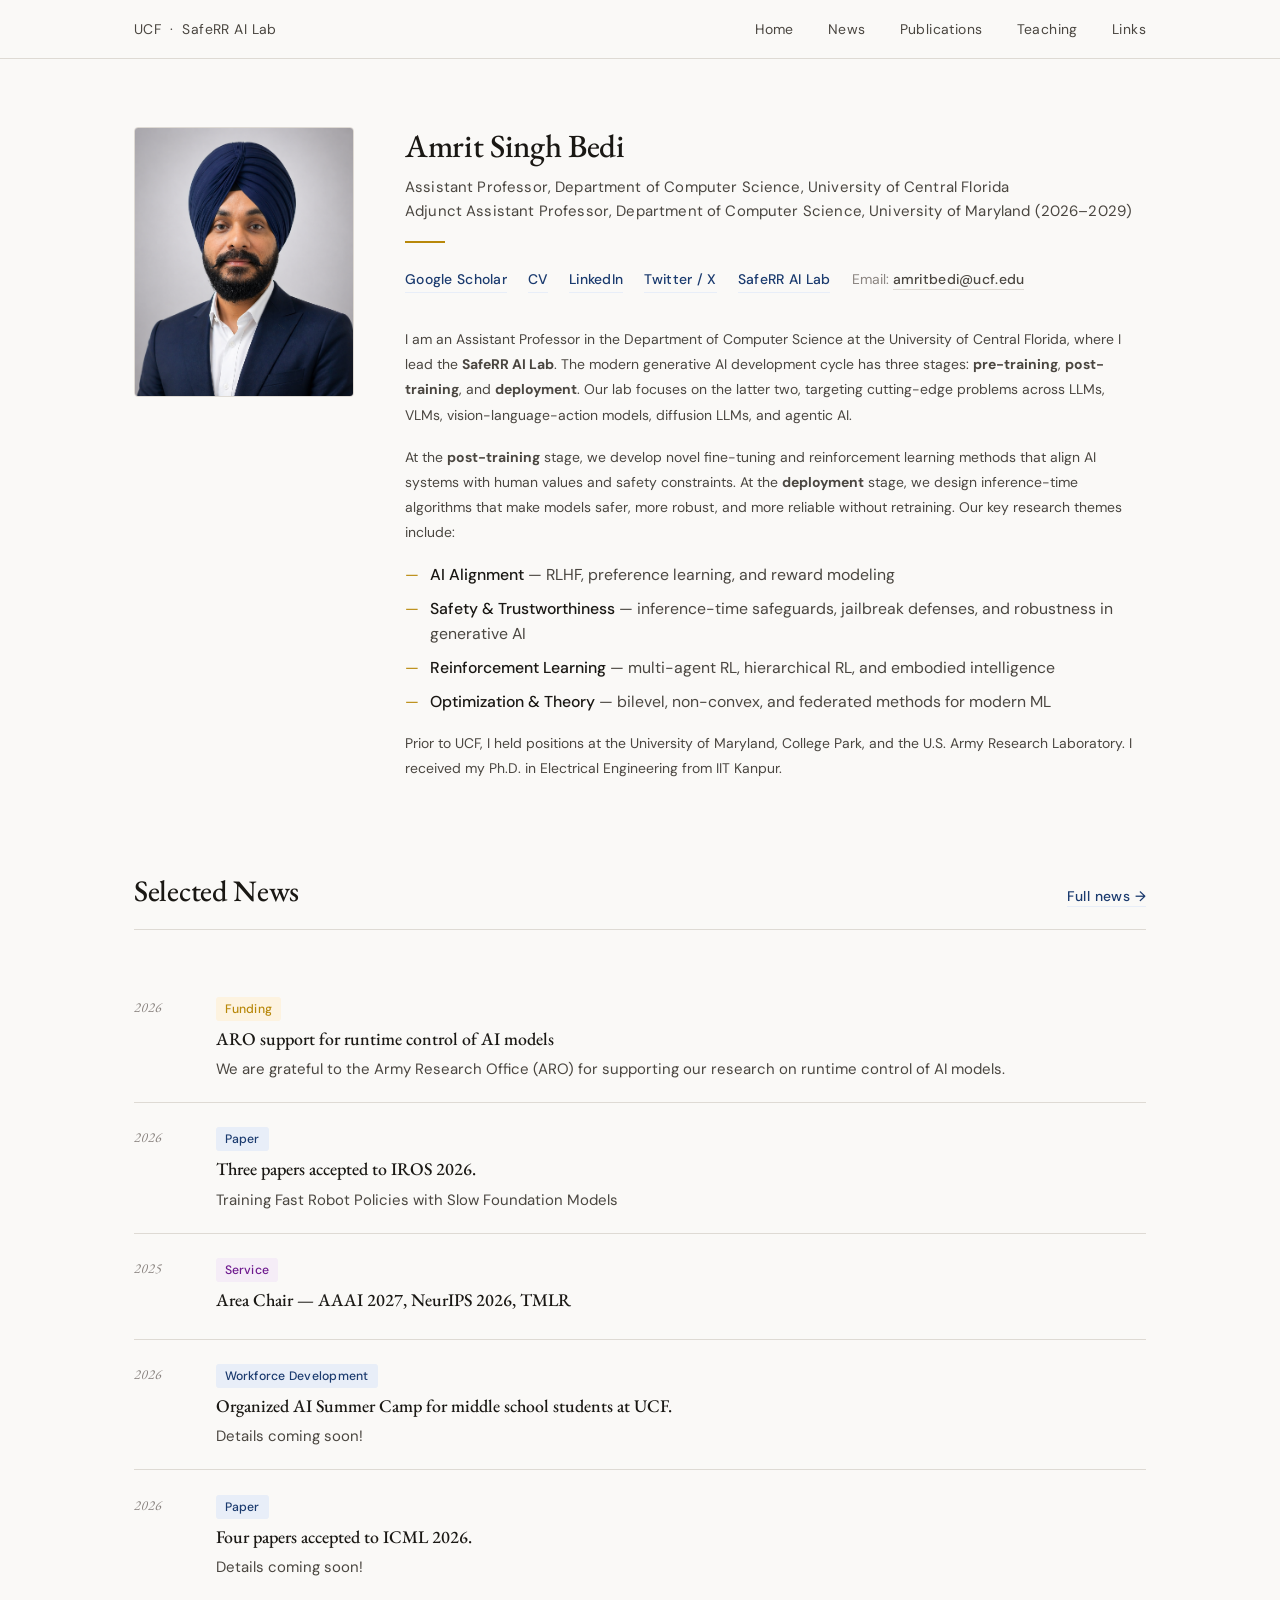
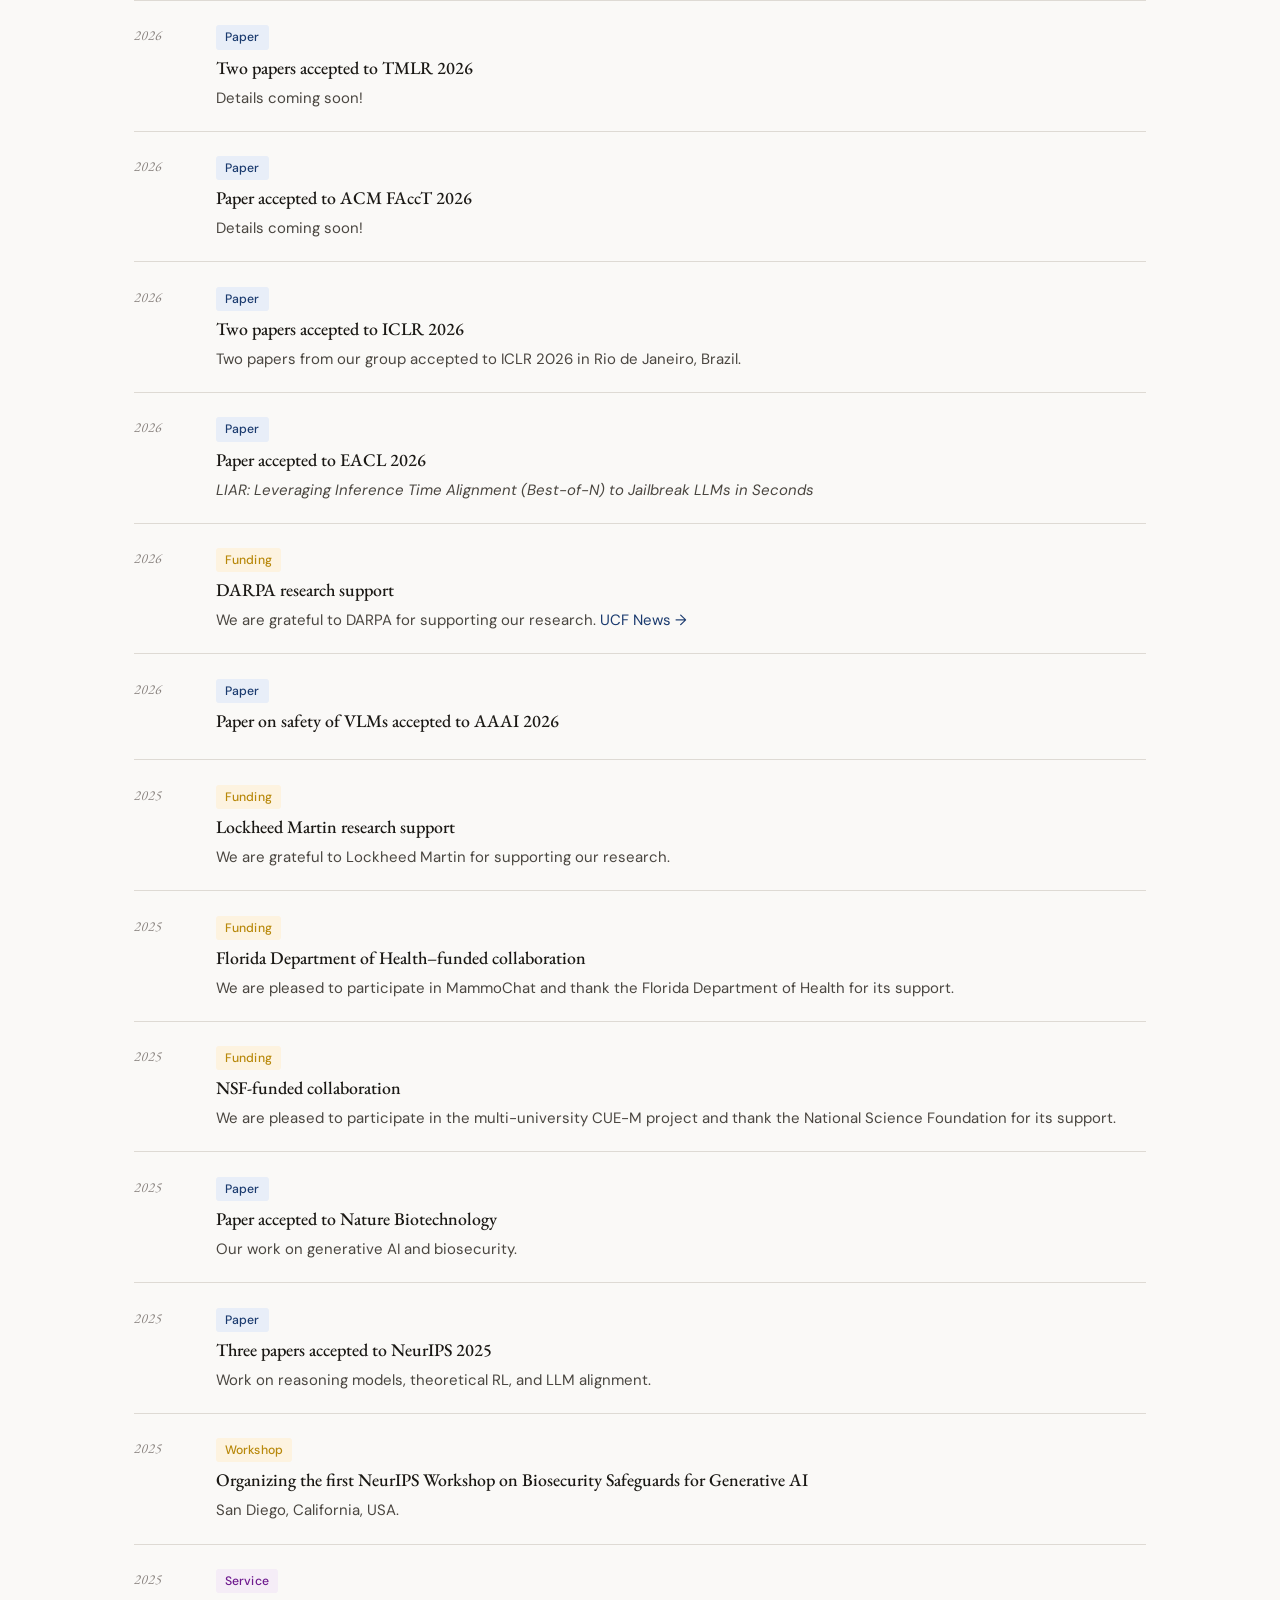
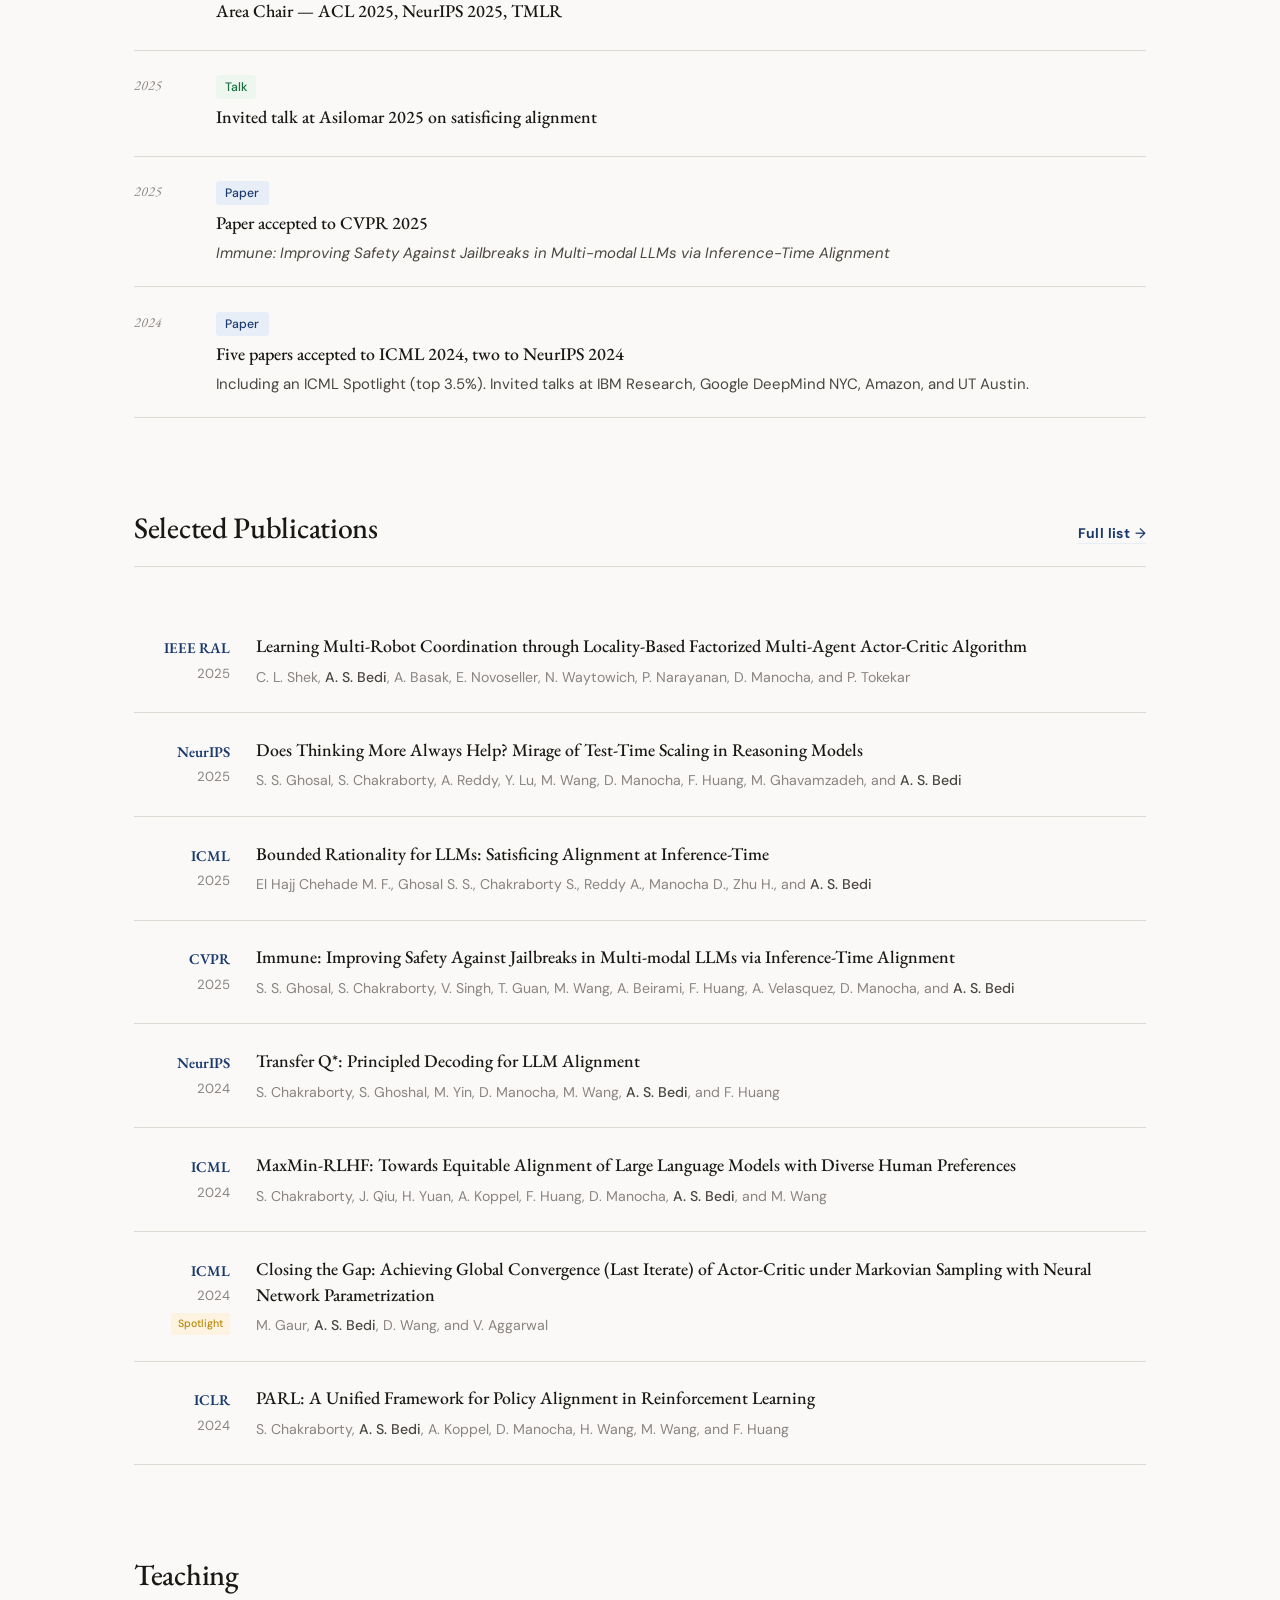
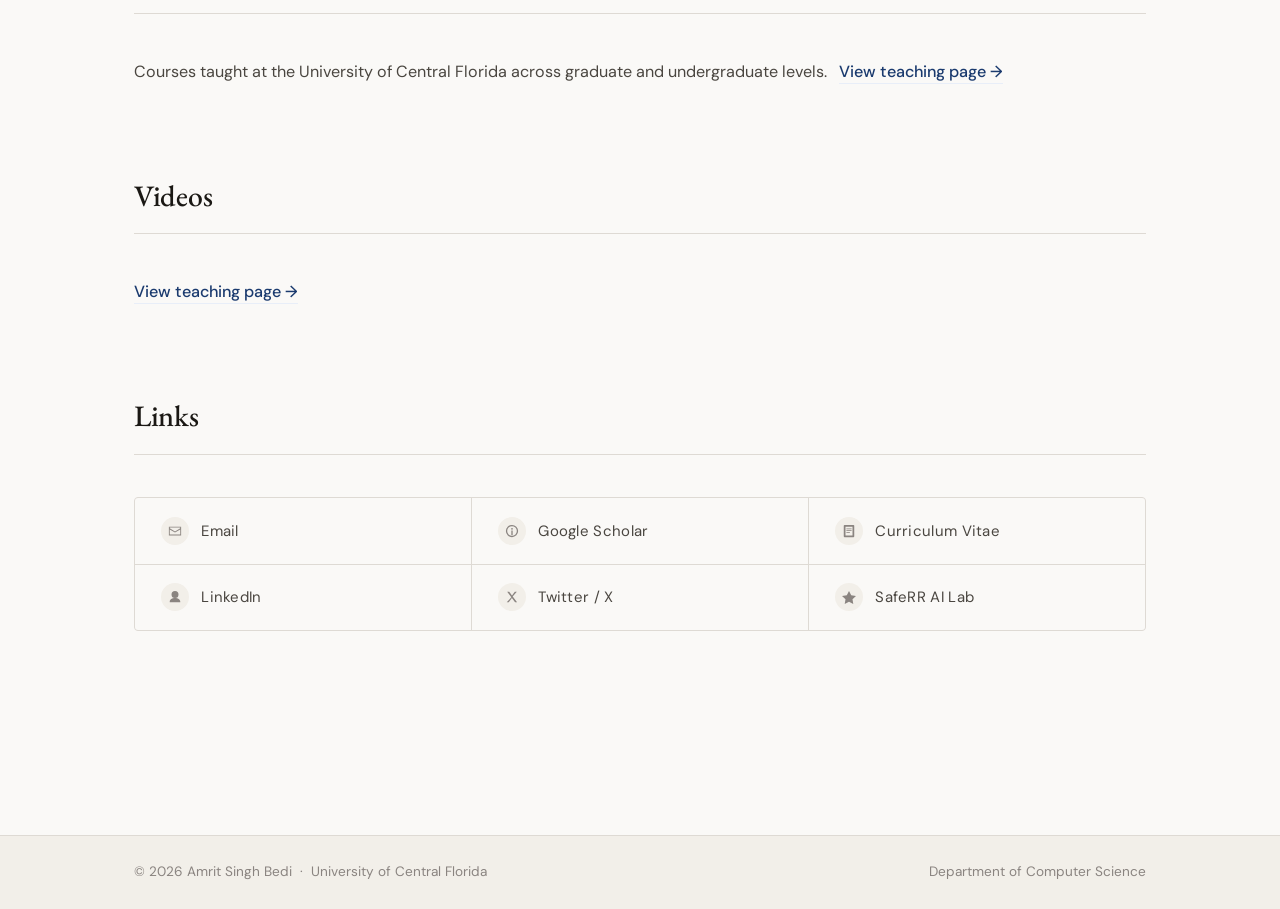
==== index.html @ 44f32a4b "Merge pull request #3 from amrit-singh-bedi/website/saferrai-lab-page Add a simple SafeRR AI Lab pag" ====
<!DOCTYPE html>
<html lang="en">
<head>
  <meta charset="UTF-8" />
  <meta name="viewport" content="width=device-width, initial-scale=1.0" />
  <title>Amrit Singh Bedi — UCF</title>
  <link rel="preconnect" href="https://fonts.googleapis.com">
  <link rel="preconnect" href="https://fonts.gstatic.com" crossorigin>
  <link href="https://fonts.googleapis.com/css2?family=EB+Garamond:ital,wght@0,400;0,500;0,600;1,400&family=DM+Sans:wght@300;400;500&display=swap" rel="stylesheet">
  <style>
    *,*::before,*::after{box-sizing:border-box;margin:0;padding:0}
    :root{--ink:#1a1814;--ink-mid:#4a4640;--ink-faint:#8a8480;--paper:#faf9f7;--cream:#f2efe9;--rule:#dedad4;--blue:#1a3a6e;--blue-lt:#e8eef8;--gold:#b8880a;--serif:'EB Garamond',Georgia,serif;--sans:'DM Sans',system-ui,sans-serif;--max:1080px;--col-gap:3rem}
    html{scroll-behavior:smooth;font-size:17px}
    body{font-family:var(--sans);background:var(--paper);color:var(--ink);line-height:1.65}
    header{position:sticky;top:0;z-index:100;background:rgba(250,249,247,0.95);backdrop-filter:blur(8px);border-bottom:1px solid var(--rule)}
    .header-inner{max-width:var(--max);margin:0 auto;padding:0 2rem;height:58px;display:flex;align-items:center;justify-content:space-between}
    nav{display:flex;gap:2rem}
    nav a{font-family:var(--sans);font-size:0.82rem;font-weight:400;color:var(--ink-mid);text-decoration:none;letter-spacing:0.03em;transition:color 0.15s}
    nav a:hover{color:var(--blue)}
    #menuBtn{display:none;background:none;border:1px solid var(--rule);border-radius:6px;padding:6px 14px;font-family:var(--sans);font-size:0.82rem;color:var(--ink-mid);cursor:pointer}
    #mobileNav{display:none;flex-direction:column;gap:0;border-top:1px solid var(--rule);background:var(--paper)}
    #mobileNav a{padding:0.9rem 2rem;font-size:0.9rem;font-weight:400;color:var(--ink-mid);text-decoration:none;border-bottom:1px solid var(--rule);letter-spacing:0.03em}
    #mobileNav a:hover{color:var(--blue);background:var(--cream)}
    main{max-width:var(--max);margin:0 auto;padding:0 2rem 6rem}
    section{padding-top:5rem}
    section:first-child{padding-top:4rem}
    .sec-head{display:flex;align-items:baseline;gap:1.5rem;margin-bottom:2.5rem;padding-bottom:0.8rem;border-bottom:1px solid var(--rule)}
    .sec-head h2{font-family:var(--serif);font-size:1.75rem;font-weight:500;color:var(--ink);letter-spacing:-0.01em}
    .sec-meta{font-size:0.78rem;color:var(--ink-faint);letter-spacing:0.03em;margin-left:auto}
    .sec-meta a{color:var(--blue);text-decoration:none}
    .sec-meta a:hover{text-decoration:underline}
    #home{display:grid;grid-template-columns:220px 1fr;gap:var(--col-gap);align-items:start}
    .profile-photo{width:220px;height:270px;object-fit:cover;border-radius:4px;border:1px solid var(--rule);display:block;background:var(--cream)}
    .profile-photo-placeholder{width:220px;height:270px;background:var(--cream);border:1px solid var(--rule);border-radius:4px;display:flex;align-items:center;justify-content:center;color:var(--ink-faint);font-size:0.8rem}
    .profile-text h1{font-family:var(--serif);font-size:1.9rem;font-weight:500;color:var(--ink);line-height:1.2;letter-spacing:-0.01em;margin-bottom:0.6rem}
    .profile-title{font-size:0.88rem;font-weight:400;color:var(--ink-mid);letter-spacing:0.01em;line-height:1.6;margin-bottom:1rem}
    .divider{width:40px;height:2px;background:var(--gold);margin-bottom:1.5rem}
    .profile-links{display:flex;flex-wrap:wrap;gap:0.5rem 1.25rem;margin-bottom:2rem}
    .profile-links a{font-size:0.82rem;color:var(--blue);text-decoration:none;letter-spacing:0.02em;font-weight:500;border-bottom:1px solid var(--blue-lt);padding-bottom:1px;transition:border-color 0.15s,color 0.15s}
    .profile-links a:hover{border-color:var(--blue)}
    .bio p{font-size:0.82rem;color:var(--ink-mid);line-height:1.8;margin-bottom:1rem}
    .bio p:last-child{margin-bottom:0}

    /* ── RESEARCH LIST — flexbox, no absolute positioning ── */
    .research-list{list-style:none;margin:0.82rem 0 1rem 0;display:flex;flex-direction:column;gap:0.5rem}
    .research-list li{display:flex;gap:0.65rem;align-items:baseline;font-size:0.93rem;color:var(--ink-mid);line-height:1.6}
    .research-list li .dash{color:var(--gold);flex-shrink:0;line-height:inherit}
    .research-list li .body{flex:1}

    .news-list{display:flex;flex-direction:column;gap:0}
    .news-item{display:grid;grid-template-columns:56px 1fr;gap:1.5rem;padding:1.2rem 0;border-bottom:1px solid var(--rule)}
    .news-year{font-family:var(--serif);font-size:0.82rem;color:var(--ink-faint);font-style:italic;padding-top:3px}
    .news-content h3{font-family:var(--serif);font-size:1.05rem;font-weight:500;color:var(--ink);margin-bottom:0.3rem;line-height:1.4}
    .news-content p{font-size:0.88rem;color:var(--ink-mid);line-height:1.65}
    .tag{display:inline-block;font-size:0.72rem;font-weight:500;letter-spacing:0.02em;padding:2px 9px;border-radius:3px;margin-right:6px;margin-bottom:6px}
    .tag-conf{background:var(--blue-lt);color:var(--blue)}
    .tag-award,.tag-funding{background:#fdf3e0;color:var(--gold)}
    .tag-talk{background:#edf7f0;color:#1a6e40}
    .tag-service{background:#f5edf7;color:#6e1a8e}
    .pub-grid{display:flex;flex-direction:column;gap:0}
    .pub-item{display:grid;grid-template-columns:96px 1fr;gap:1.5rem;padding:1.4rem 0;border-bottom:1px solid var(--rule)}
    .pub-venue{text-align:right;padding-top:3px}
    .pub-venue-name{font-family:var(--serif);font-size:0.88rem;font-weight:600;color:var(--blue);display:block}
    .pub-venue-year{font-size:0.78rem;color:var(--ink-faint);display:block;margin-top:2px}
    .pub-badge{display:inline-block;font-size:0.62rem;font-weight:500;padding:2px 7px;border-radius:3px;background:#fdf3e0;color:var(--gold);margin-top:4px}
    .pub-content h3{font-family:var(--serif);font-size:1.05rem;font-weight:500;color:var(--ink);line-height:1.45;margin-bottom:0.4rem}
    .pub-authors{font-size:0.83rem;color:var(--ink-faint);line-height:1.6}
    .pub-authors strong{color:var(--ink-mid);font-weight:500}
    .links-grid{display:grid;grid-template-columns:repeat(3,1fr);gap:1px;border:1px solid var(--rule);border-radius:4px;overflow:hidden;background:var(--rule)}
    .link-item{display:flex;align-items:center;gap:0.75rem;padding:1.1rem 1.5rem;background:var(--paper);text-decoration:none;color:var(--ink-mid);font-size:0.88rem;font-weight:400;letter-spacing:0.02em;transition:background 0.15s,color 0.15s}
    .link-item:hover{background:var(--cream);color:var(--blue)}
    .link-icon{width:28px;height:28px;display:flex;align-items:center;justify-content:center;border-radius:50%;background:var(--cream);flex-shrink:0}
    .link-icon svg{width:14px;height:14px;fill:var(--ink-faint)}
    .link-item:hover .link-icon{background:var(--blue-lt)}
    .link-item:hover .link-icon svg{fill:var(--blue)}
    footer{border-top:1px solid var(--rule);background:var(--cream);margin-top:6rem}
    .footer-inner{max-width:var(--max);margin:0 auto;padding:1.5rem 2rem;display:flex;align-items:center;justify-content:space-between}
    .footer-inner p{font-size:0.8rem;color:var(--ink-faint)}
    @media(max-width:700px){#home{grid-template-columns:1fr}.profile-photo,.profile-photo-placeholder{width:160px;height:200px}.profile-text h1{font-size:2rem}nav{display:none}#menuBtn{display:block}.links-grid{grid-template-columns:repeat(2,1fr)}.pub-item{grid-template-columns:72px 1fr;gap:1rem}.news-item{grid-template-columns:44px 1fr;gap:1rem}.sec-meta{display:none}}
  </style>
</head>
<body>
  <header>
    <div class="header-inner">
      <a href="lab.html" style="font-size:0.82rem;font-family:var(--sans);font-weight:400;letter-spacing:0.03em;color:var(--ink-mid);text-decoration:none;">UCF &nbsp;·&nbsp; SafeRR AI Lab</a>
      <nav>
        <a href="#home">Home</a>
        <a href="#news">News</a>
        <a href="#publications">Publications</a>
        <a href="#teaching">Teaching</a>
        <a href="#links">Links</a>
      </nav>
      <button id="menuBtn" onclick="toggleMenu()">Menu</button>
    </div>
    <div id="mobileNav">
      <a href="#home" onclick="closeMenu()">Home</a>
      <a href="#news" onclick="closeMenu()">News</a>
      <a href="#publications" onclick="closeMenu()">Publications</a>
      <a href="#teaching" onclick="closeMenu()">Teaching</a>
      <a href="#links" onclick="closeMenu()">Links</a>
    </div>
  </header>

  <main>
    <!-- Home -->
    <section id="home">
      <div>
        <img src="amrit_pic.png" alt="Amrit Singh Bedi" class="profile-photo"
          onerror="this.style.display='none';this.nextElementSibling.style.display='flex';">
        <div class="profile-photo-placeholder" style="display:none;">Photo</div>
      </div>
      <div class="profile-text">
        <h1>Amrit Singh Bedi</h1>
        <p class="profile-title">
          Assistant Professor, Department of Computer Science, University of Central Florida<br>
          Adjunct Assistant Professor, Department of Computer Science, University of Maryland (2026–2029)
        </p>
        <div class="divider"></div>
        <div class="profile-links">
          <a href="https://scholar.google.com/citations?user=91WLA6QAAAAJ&hl=en" target="_blank">Google Scholar</a>
          <a href="https://drive.google.com/file/d/1MPdeJqASqGW-gF5B-FwEaUDbRo64qrhM/view?usp=sharing">CV</a>
          <a href="https://www.linkedin.com/in/amrit-singh-bedi-3284089a/" target="_blank">LinkedIn</a>
          <a href="https://x.com/amritsinghbedi3" target="_blank">Twitter / X</a>
          <a href="lab.html">SafeRR AI Lab</a>
          <span style="font-size:0.82rem;color:var(--ink-faint);font-weight:400;">Email: <a href="mailto:amritbedi@ucf.edu" style="color:var(--ink-mid);text-decoration:none;border-bottom:1px solid var(--rule);">amritbedi@ucf.edu</a></span>
        </div>
        <div class="bio">
          <p>
            I am an Assistant Professor in the Department of Computer Science at the University of Central Florida,
            where I lead the <strong>SafeRR AI Lab</strong>. The modern generative AI development cycle has three
            stages: <strong>pre-training</strong>, <strong>post-training</strong>, and
            <strong>deployment</strong>. Our lab focuses on the latter two, targeting cutting-edge
            problems across LLMs, VLMs, vision-language-action models, diffusion LLMs, and agentic AI.
          </p>
          <p>
            At the <strong>post-training</strong> stage, we develop novel fine-tuning and reinforcement learning
            methods that align AI systems with human values and safety constraints. At the
            <strong>deployment</strong> stage, we design inference-time algorithms that make models safer, more
            robust, and more reliable without retraining. Our key research themes include:
          </p>
          <ul class="research-list">
            <li>
              <span class="dash">—</span>
              <span class="body"><strong style="color:var(--ink);font-weight:500;">AI Alignment</strong> — RLHF, preference learning, and reward modeling</span>
            </li>
            <li>
              <span class="dash">—</span>
              <span class="body"><strong style="color:var(--ink);font-weight:500;">Safety &amp; Trustworthiness</strong> — inference-time safeguards, jailbreak defenses, and robustness in generative AI</span>
            </li>
            <li>
              <span class="dash">—</span>
              <span class="body"><strong style="color:var(--ink);font-weight:500;">Reinforcement Learning</strong> — multi-agent RL, hierarchical RL, and embodied intelligence</span>
            </li>
            <li>
              <span class="dash">—</span>
              <span class="body"><strong style="color:var(--ink);font-weight:500;">Optimization &amp; Theory</strong> — bilevel, non-convex, and federated methods for modern ML</span>
            </li>
          </ul>
          <p>
            Prior to UCF, I held positions at the University of Maryland, College Park, and the U.S. Army Research Laboratory. I received my Ph.D. in Electrical Engineering from IIT Kanpur.
          </p>
        </div>
      </div>
    </section>

    <!-- News -->
    <section id="news">
      <div class="sec-head">
        <h2>Selected News</h2>
        <span class="sec-meta"><a href="news.html" style="color:var(--blue);font-weight:500;font-size:0.82rem;text-decoration:none;border-bottom:1px solid var(--blue-lt);padding-bottom:1px;">Full news →</a></span>
      </div>
      <div class="news-list">
        <div class="news-item" data-cat="funding"><div class="news-year">2026</div><div class="news-content"><span class="tag tag-funding">Funding</span><h3>ARO support for runtime control of AI models</h3><p>We are grateful to the Army Research Office (ARO) for supporting our research on runtime control of AI models.</p></div></div>
        <div class="news-item"><div class="news-year">2026</div><div class="news-content"><span class="tag tag-conf">Paper</span><h3>Three papers accepted to IROS 2026.</h3><p>Training Fast Robot Policies with Slow Foundation Models</p></div></div>
        <div class="news-item"><div class="news-year">2025</div><div class="news-content"><span class="tag tag-service">Service</span><h3>Area Chair — AAAI 2027, NeurIPS 2026, TMLR</h3></div></div>
<div class="news-item">
  <div class="news-year">2026</div>
  <div class="news-content">
    <span class="tag tag-conf">Workforce Development</span>
    <h3>
      <a href="https://ai.ucf.edu/ai-summer-camp/" target="_blank" rel="noopener noreferrer" style="color: inherit; text-decoration: none;">
        Organized AI Summer Camp for middle school students at UCF.
      </a>
    </h3>
    <p>Details coming soon!</p>
  </div>
</div>        <div class="news-item"><div class="news-year">2026</div><div class="news-content"><span class="tag tag-conf">Paper</span><h3>Four papers accepted to ICML 2026.</h3><p>Details coming soon!</p></div></div>
        <div class="news-item"><div class="news-year">2026</div><div class="news-content"><span class="tag tag-conf">Paper</span><h3>Two papers accepted to TMLR 2026</h3><p>Details coming soon!</p></div></div>
        <div class="news-item"><div class="news-year">2026</div><div class="news-content"><span class="tag tag-conf">Paper</span><h3>Paper accepted to ACM FAccT 2026</h3><p>Details coming soon!</p></div></div>
        <div class="news-item"><div class="news-year">2026</div><div class="news-content"><span class="tag tag-conf">Paper</span><h3>Two papers accepted to ICLR 2026</h3><p>Two papers from our group accepted to ICLR 2026 in Rio de Janeiro, Brazil.</p></div></div>
        <div class="news-item"><div class="news-year">2026</div><div class="news-content"><span class="tag tag-conf">Paper</span><h3>Paper accepted to EACL 2026</h3><p><em>LIAR: Leveraging Inference Time Alignment (Best-of-N) to Jailbreak LLMs in Seconds</em></p></div></div>
               <div class="news-item" data-cat="funding"><div class="news-year">2026</div><div class="news-content"><span class="tag tag-funding">Funding</span><h3>DARPA research support</h3><p>We are grateful to DARPA for supporting our research. <a href="https://www.cecs.ucf.edu/ucf-researcher-aims-to-make-ai-safer-more-reliable/" target="_blank" rel="noopener noreferrer" style="color:var(--blue);text-decoration:none;">UCF News →</a></p></div></div>
<div class="news-item"><div class="news-year">2026</div><div class="news-content"><span class="tag tag-conf">Paper</span><h3>Paper on safety of VLMs accepted to AAAI 2026</h3></div></div>
        <div class="news-item" data-cat="funding"><div class="news-year">2025</div><div class="news-content"><span class="tag tag-funding">Funding</span><h3>Lockheed Martin research support</h3><p>We are grateful to Lockheed Martin for supporting our research.</p></div></div>
        <div class="news-item" data-cat="funding"><div class="news-year">2025</div><div class="news-content"><span class="tag tag-funding">Funding</span><h3>Florida Department of Health–funded collaboration</h3><p>We are pleased to participate in MammoChat and thank the Florida Department of Health for its support.</p></div></div>
        <div class="news-item" data-cat="funding"><div class="news-year">2025</div><div class="news-content"><span class="tag tag-funding">Funding</span><h3>NSF-funded collaboration</h3><p>We are pleased to participate in the multi-university CUE-M project and thank the National Science Foundation for its support.</p></div></div>
        <div class="news-item"><div class="news-year">2025</div><div class="news-content"><span class="tag tag-conf">Paper</span><h3>Paper accepted to Nature Biotechnology</h3><p>Our work on generative AI and biosecurity.</p></div></div>
        <div class="news-item"><div class="news-year">2025</div><div class="news-content"><span class="tag tag-conf">Paper</span><h3>Three papers accepted to NeurIPS 2025</h3><p>Work on reasoning models, theoretical RL, and LLM alignment.</p></div></div>
        <div class="news-item"><div class="news-year">2025</div><div class="news-content"><span class="tag tag-award">Workshop</span><h3>Organizing the first NeurIPS Workshop on Biosecurity Safeguards for Generative AI</h3><p>San Diego, California, USA.</p></div></div>
        <div class="news-item"><div class="news-year">2025</div><div class="news-content"><span class="tag tag-service">Service</span><h3>Area Chair — ACL 2025, NeurIPS 2025, TMLR</h3></div></div>
        <div class="news-item"><div class="news-year">2025</div><div class="news-content"><span class="tag tag-talk">Talk</span><h3>Invited talk at Asilomar 2025 on satisficing alignment</h3></div></div>
        <div class="news-item"><div class="news-year">2025</div><div class="news-content"><span class="tag tag-conf">Paper</span><h3>Paper accepted to CVPR 2025</h3><p><em>Immune: Improving Safety Against Jailbreaks in Multi-modal LLMs via Inference-Time Alignment</em></p></div></div>
        <div class="news-item"><div class="news-year">2024</div><div class="news-content"><span class="tag tag-conf">Paper</span><h3>Five papers accepted to ICML 2024, two to NeurIPS 2024</h3><p>Including an ICML Spotlight (top 3.5%). Invited talks at IBM Research, Google DeepMind NYC, Amazon, and UT Austin.</p></div></div>
      </div>
    </section>

    <!-- Publications -->
    <section id="publications">
      <div class="sec-head">
        <h2>Selected Publications</h2>
        <span class="sec-meta"><a href="publications.html" style="color:var(--blue);font-weight:500;font-size:0.82rem;text-decoration:none;border-bottom:1px solid var(--blue-lt);padding-bottom:1px;"><strong>Full list</strong> →</a></span>
      </div>
      <div class="pub-grid">
        <div class="pub-item"><div class="pub-venue"><span class="pub-venue-name">IEEE RAL</span><span class="pub-venue-year">2025</span></div><div class="pub-content"><h3>Learning Multi-Robot Coordination through Locality-Based Factorized Multi-Agent Actor-Critic Algorithm</h3><p class="pub-authors">C. L. Shek, <strong>A. S. Bedi</strong>, A. Basak, E. Novoseller, N. Waytowich, P. Narayanan, D. Manocha, and P. Tokekar</p></div></div>
        <div class="pub-item"><div class="pub-venue"><span class="pub-venue-name">NeurIPS</span><span class="pub-venue-year">2025</span></div><div class="pub-content"><h3>Does Thinking More Always Help? Mirage of Test-Time Scaling in Reasoning Models</h3><p class="pub-authors">S. S. Ghosal, S. Chakraborty, A. Reddy, Y. Lu, M. Wang, D. Manocha, F. Huang, M. Ghavamzadeh, and <strong>A. S. Bedi</strong></p></div></div>
        <div class="pub-item"><div class="pub-venue"><span class="pub-venue-name">ICML</span><span class="pub-venue-year">2025</span></div><div class="pub-content"><h3>Bounded Rationality for LLMs: Satisficing Alignment at Inference-Time</h3><p class="pub-authors">El Hajj Chehade M. F., Ghosal S. S., Chakraborty S., Reddy A., Manocha D., Zhu H., and <strong>A. S. Bedi</strong></p></div></div>
        <div class="pub-item"><div class="pub-venue"><span class="pub-venue-name">CVPR</span><span class="pub-venue-year">2025</span></div><div class="pub-content"><h3>Immune: Improving Safety Against Jailbreaks in Multi-modal LLMs via Inference-Time Alignment</h3><p class="pub-authors">S. S. Ghosal, S. Chakraborty, V. Singh, T. Guan, M. Wang, A. Beirami, F. Huang, A. Velasquez, D. Manocha, and <strong>A. S. Bedi</strong></p></div></div>
        <div class="pub-item"><div class="pub-venue"><span class="pub-venue-name">NeurIPS</span><span class="pub-venue-year">2024</span></div><div class="pub-content"><h3>Transfer Q*: Principled Decoding for LLM Alignment</h3><p class="pub-authors">S. Chakraborty, S. Ghoshal, M. Yin, D. Manocha, M. Wang, <strong>A. S. Bedi</strong>, and F. Huang</p></div></div>
        <div class="pub-item"><div class="pub-venue"><span class="pub-venue-name">ICML</span><span class="pub-venue-year">2024</span></div><div class="pub-content"><h3>MaxMin-RLHF: Towards Equitable Alignment of Large Language Models with Diverse Human Preferences</h3><p class="pub-authors">S. Chakraborty, J. Qiu, H. Yuan, A. Koppel, F. Huang, D. Manocha, <strong>A. S. Bedi</strong>, and M. Wang</p></div></div>
        <div class="pub-item"><div class="pub-venue"><span class="pub-venue-name">ICML</span><span class="pub-venue-year">2024</span><span class="pub-badge">Spotlight</span></div><div class="pub-content"><h3>Closing the Gap: Achieving Global Convergence (Last Iterate) of Actor-Critic under Markovian Sampling with Neural Network Parametrization</h3><p class="pub-authors">M. Gaur, <strong>A. S. Bedi</strong>, D. Wang, and V. Aggarwal</p></div></div>
        <div class="pub-item"><div class="pub-venue"><span class="pub-venue-name">ICLR</span><span class="pub-venue-year">2024</span></div><div class="pub-content"><h3>PARL: A Unified Framework for Policy Alignment in Reinforcement Learning</h3><p class="pub-authors">S. Chakraborty, <strong>A. S. Bedi</strong>, A. Koppel, D. Manocha, H. Wang, M. Wang, and F. Huang</p></div></div>
      </div>
    </section>

    <!-- Teaching -->
    <section id="teaching">
      <div class="sec-head"><h2>Teaching</h2></div>
      <p style="font-size:0.95rem;color:var(--ink-mid);line-height:1.8;">
        Courses taught at the University of Central Florida across graduate and undergraduate levels. &nbsp;
        <a href="teaching.html" style="color:var(--blue);text-decoration:none;font-weight:500;border-bottom:1px solid var(--blue-lt);padding-bottom:1px;">View teaching page →</a>
      </p>
    </section>

        <!-- Teaching -->
    <section id="Videos">
      <div class="sec-head"><h2>Videos</h2></div>
      <p style="font-size:0.95rem;color:var(--ink-mid);line-height:1.8;">
        <a href="videos.html" style="color:var(--blue);text-decoration:none;font-weight:500;border-bottom:1px solid var(--blue-lt);padding-bottom:1px;">View teaching page →</a>
      </p>
    </section>
    

    <!-- Links -->
    <section id="links">
      <div class="sec-head"><h2>Links</h2></div>
      <div class="links-grid">
        <a href="mailto:amritbedi@ucf.edu" class="link-item"><div class="link-icon"><svg viewBox="0 0 16 16"><path d="M1 3h14v10H1V3zm1 1v.8l6 3.8 6-3.8V4H2zm0 2.2V12h12V6.2L8 9.8 2 6.2z"/></svg></div>Email</a>
        <a href="https://scholar.google.com/citations?user=91WLA6QAAAAJ&hl=en" target="_blank" class="link-item"><div class="link-icon"><svg viewBox="0 0 16 16"><path d="M8 1a7 7 0 100 14A7 7 0 008 1zm0 1.5a5.5 5.5 0 110 11 5.5 5.5 0 010-11zm0 2a1 1 0 100 2 1 1 0 000-2zm-.75 3h1.5v5h-1.5V7.5z"/></svg></div>Google Scholar</a>
        <a href="https://drive.google.com/file/d/1QfV2cM7QjrNTWRw2YLXBCLFymoiq_95p/view?usp=sharing" class="link-item"><div class="link-icon"><svg viewBox="0 0 16 16"><path d="M3 1h10a1 1 0 011 1v12a1 1 0 01-1 1H3a1 1 0 01-1-1V2a1 1 0 011-1zm1 2v10h8V3H4zm1 2h6v1H5V5zm0 2h6v1H5V7zm0 2h4v1H5V9z"/></svg></div>Curriculum Vitae</a>
        <a href="https://www.linkedin.com/in/amrit-singh-bedi-3284089a/" target="_blank" class="link-item"><div class="link-icon"><svg viewBox="0 0 16 16"><path d="M8 1a4 4 0 100 8A4 4 0 008 1zM2 13c0-2.2 2.7-4 6-4s6 1.8 6 4v1H2v-1z"/></svg></div>LinkedIn</a>
        <a href="https://x.com/amritsinghbedi3" target="_blank" class="link-item"><div class="link-icon"><svg viewBox="0 0 16 16"><path d="M13.5 2h-2.3L8 6.4 4.8 2H2.5l4.7 6.3L2 14h2.3l3.6-4.8L11.5 14h2.3l-5-6.7L13.5 2z"/></svg></div>Twitter / X</a>
        <a href="lab.html" class="link-item"><div class="link-icon"><svg viewBox="0 0 16 16"><path d="M8 1l2.5 5 5.5.8-4 3.9.9 5.3L8 13.5l-4.9 2.5.9-5.3L0 6.8 5.5 6 8 1z"/></svg></div>SafeRR AI Lab</a>
      </div>
    </section>

  </main>

  <footer>
    <div class="footer-inner">
      <p>© 2026 Amrit Singh Bedi &nbsp;·&nbsp; University of Central Florida</p>
      <p>Department of Computer Science</p>
    </div>
  </footer>

  <script>
    function toggleMenu(){const m=document.getElementById('mobileNav');m.style.display=m.style.display==='flex'?'none':'flex';m.style.flexDirection='column'}
    function closeMenu(){document.getElementById('mobileNav').style.display='none'}
  </script>
</body>
</html>
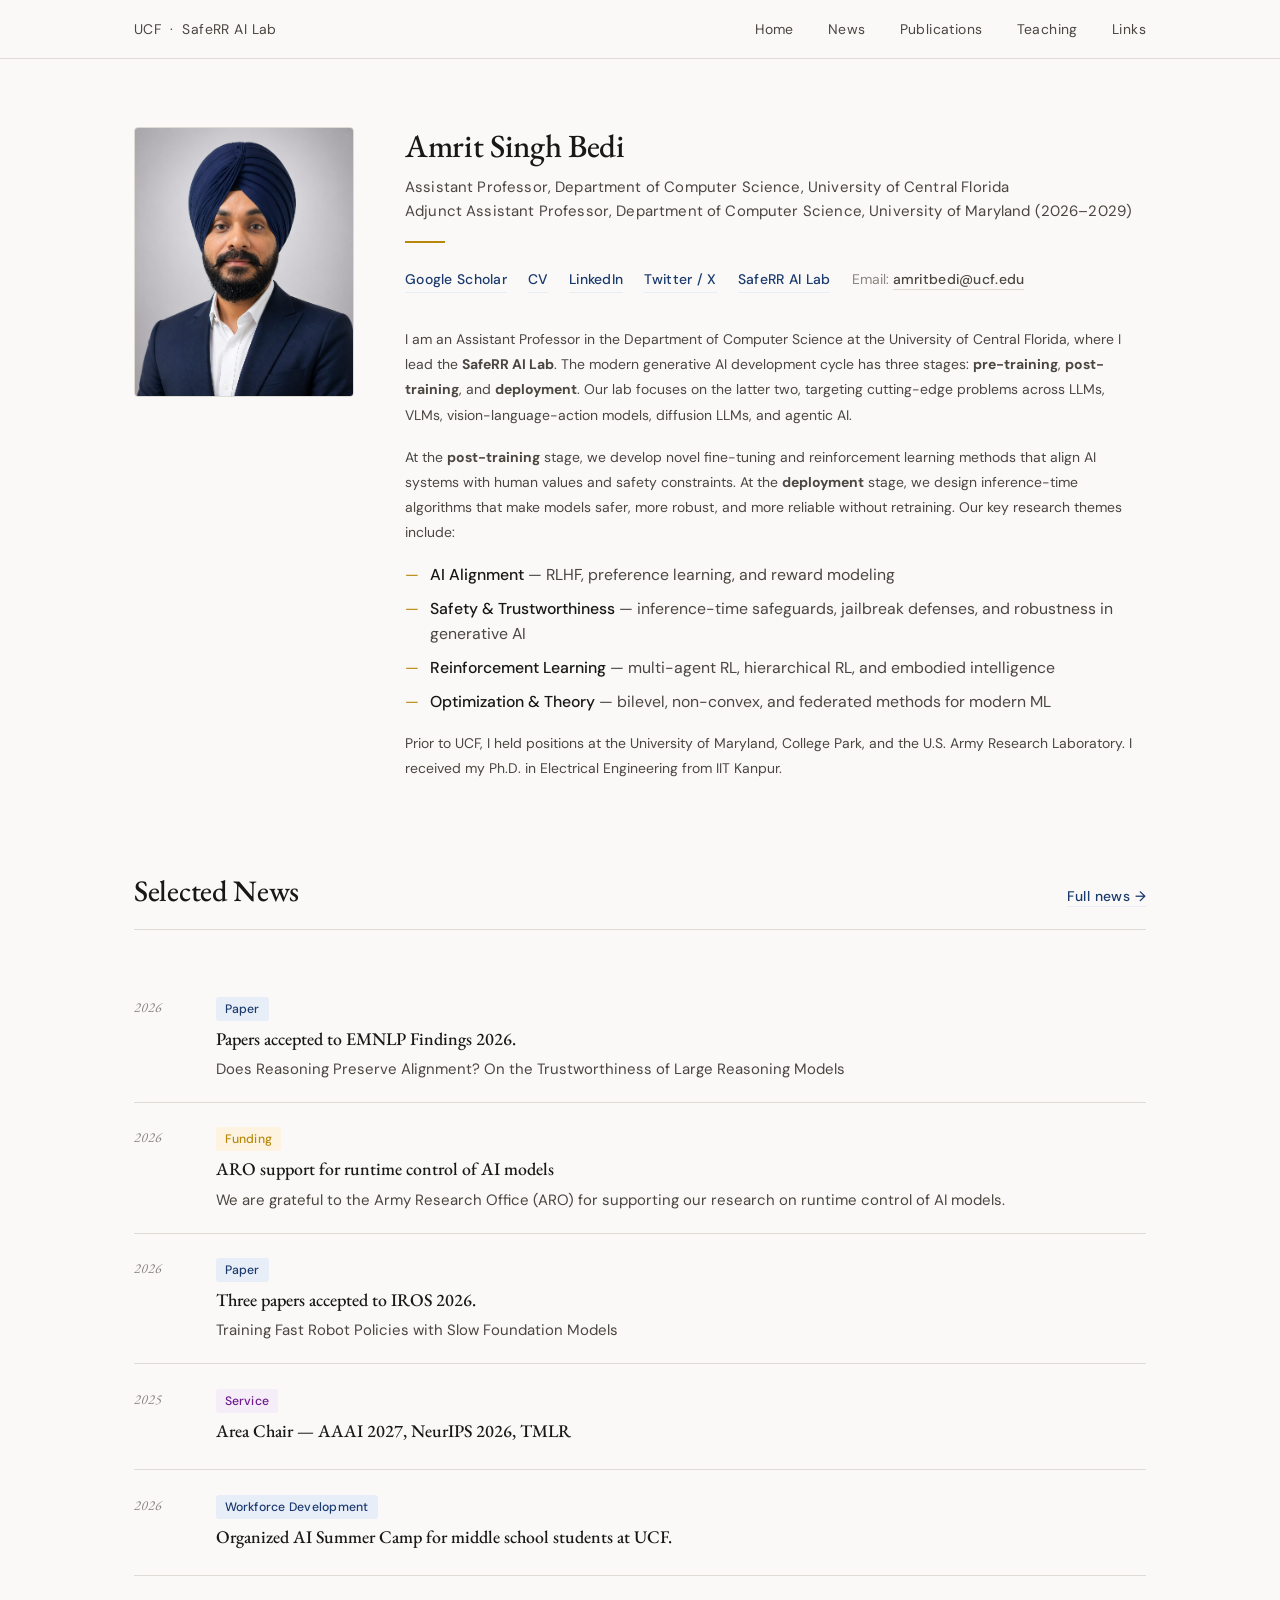
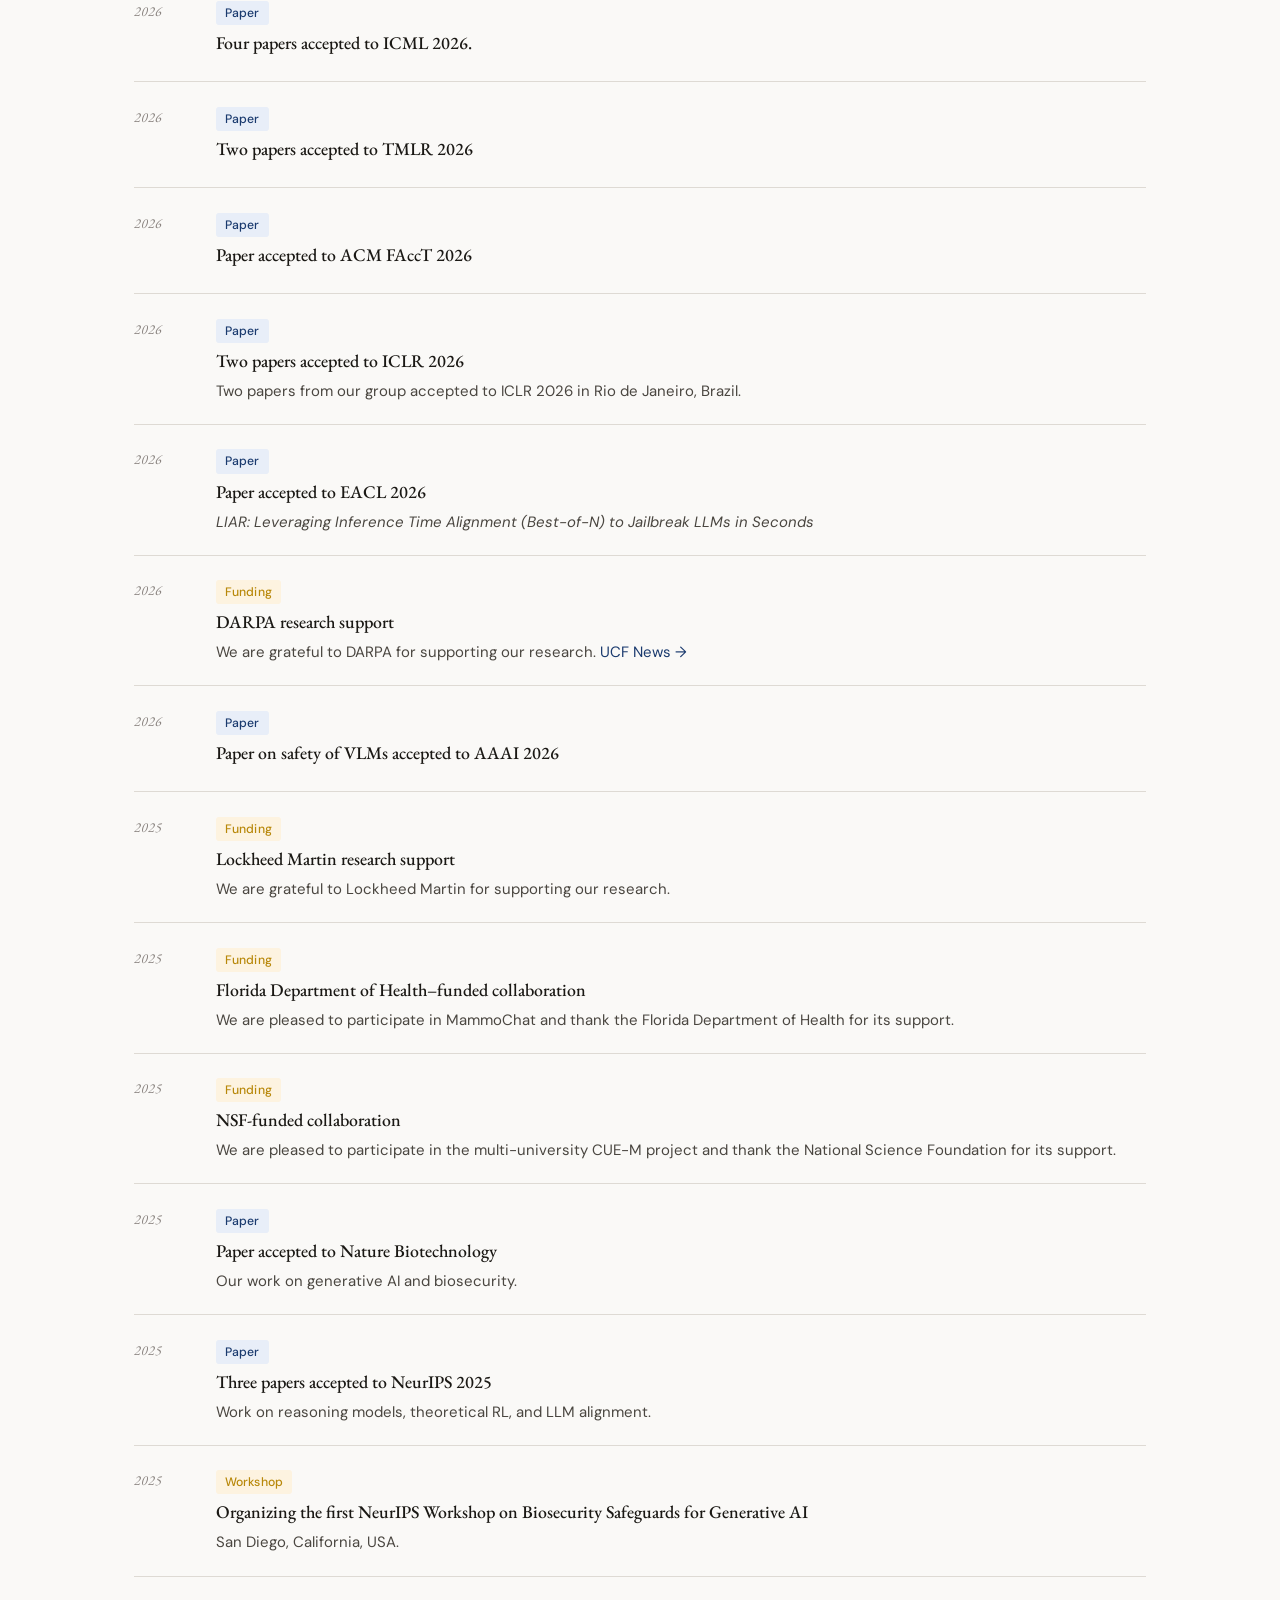
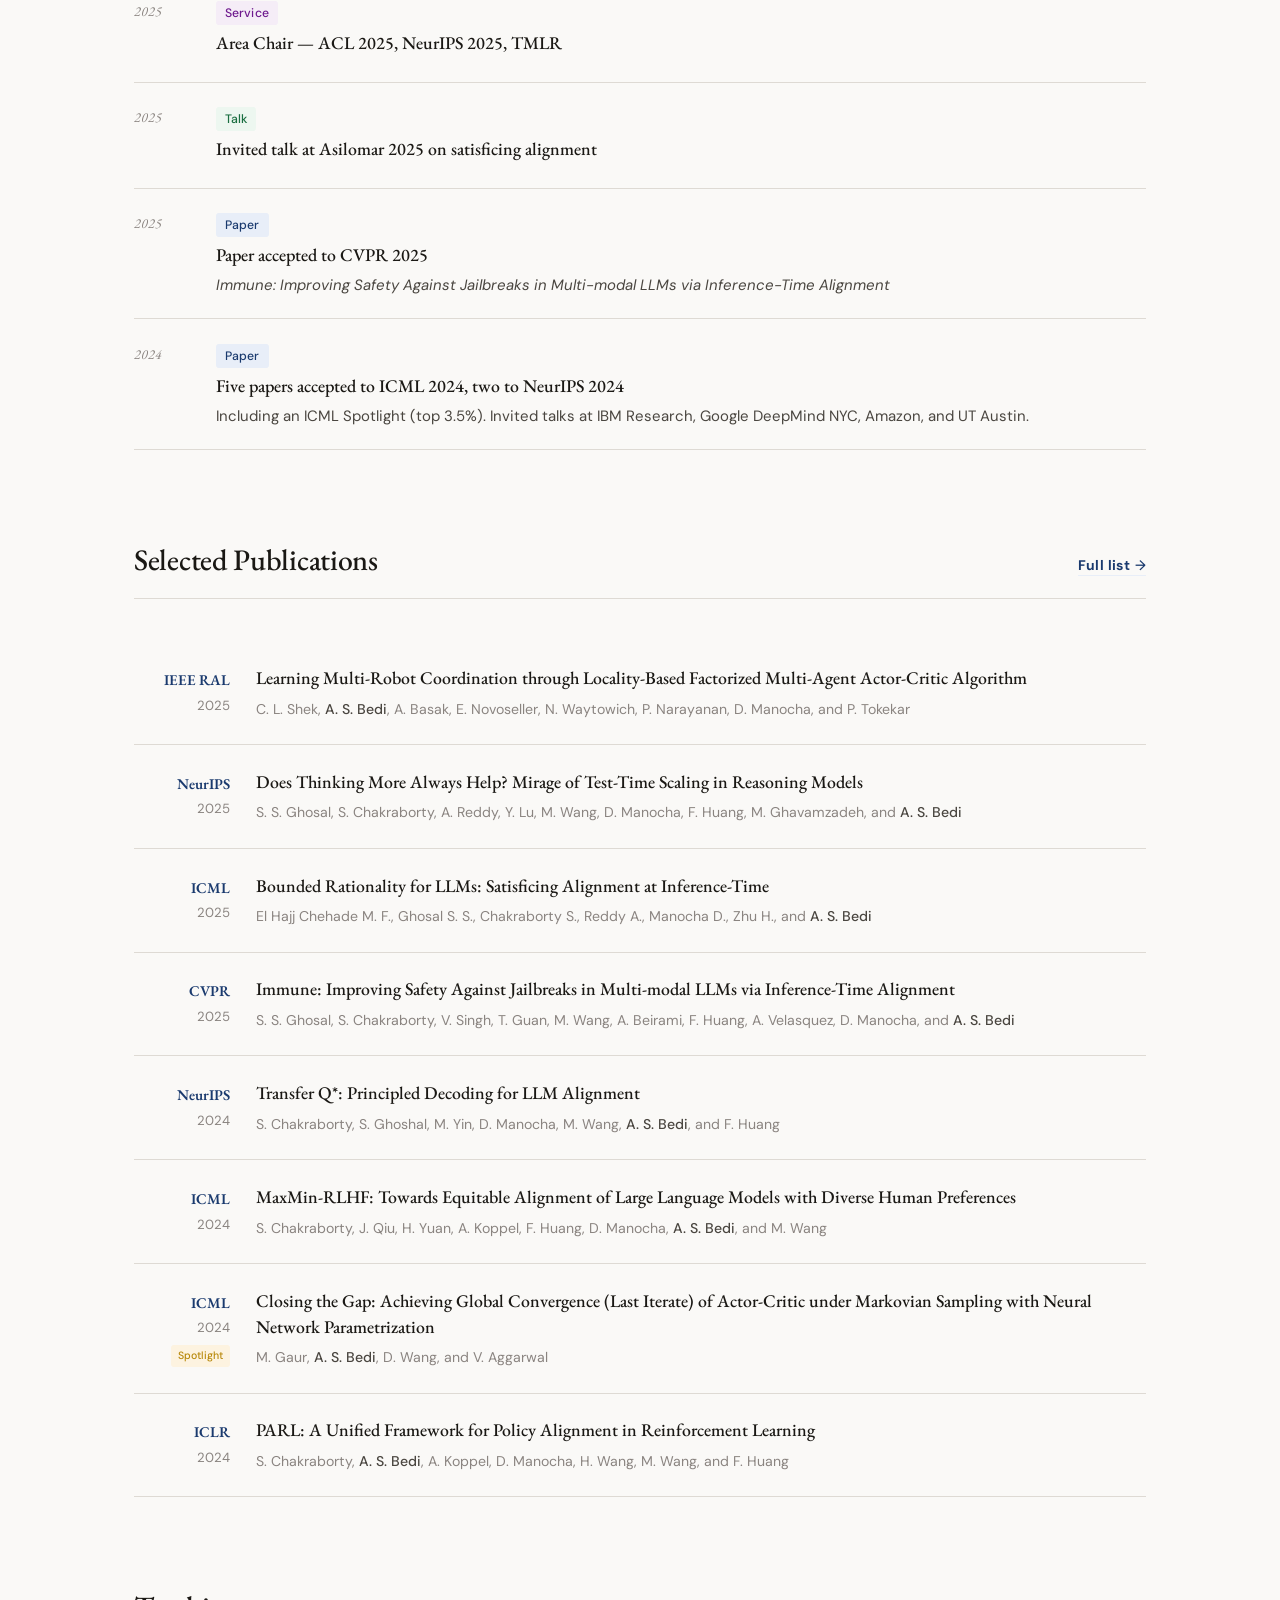
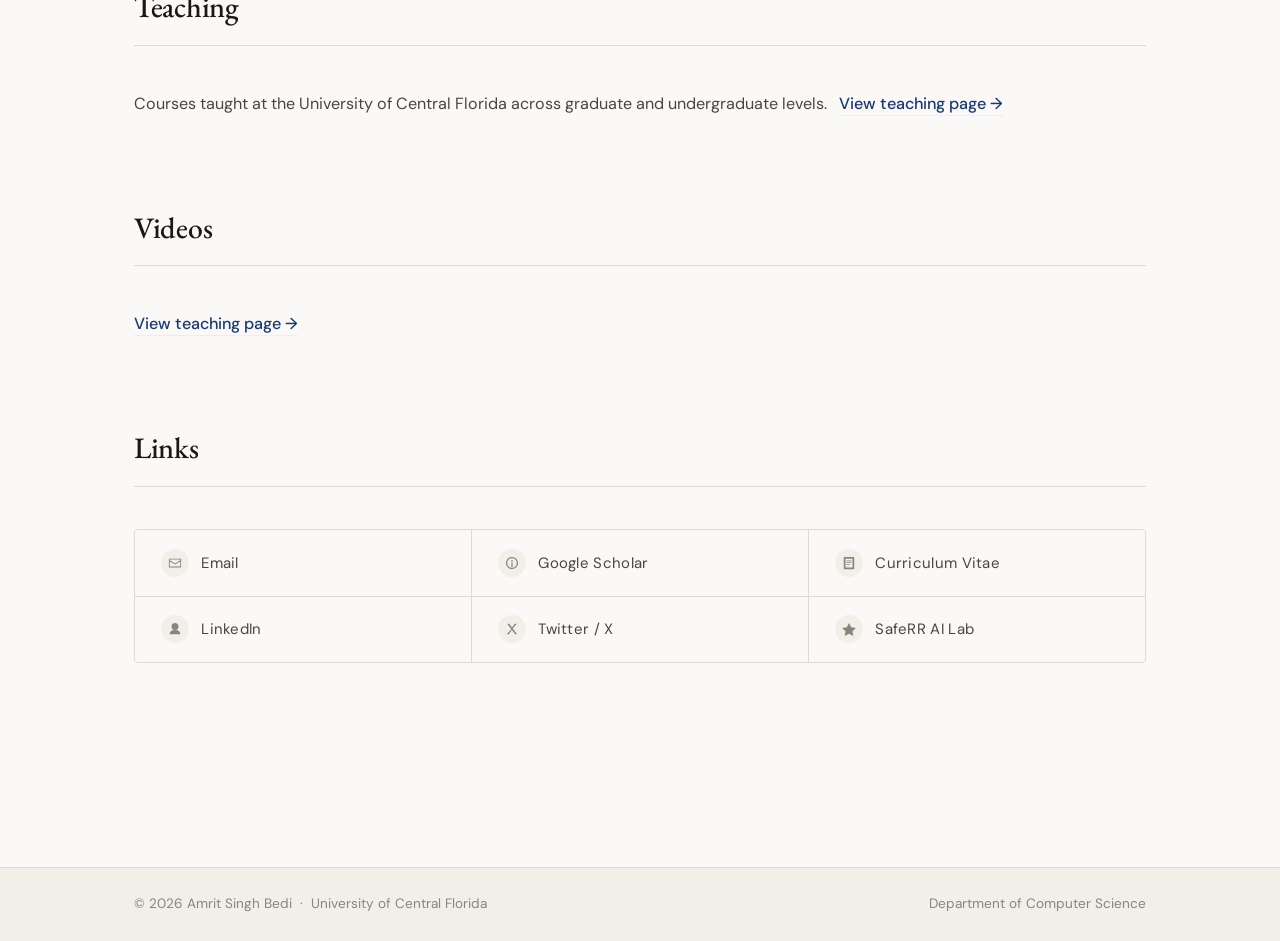
==== commit cb32b344: "Update index.html" ====
--- a/index.html
+++ b/index.html
@@ -170,6 +170,7 @@
         <span class="sec-meta"><a href="news.html" style="color:var(--blue);font-weight:500;font-size:0.82rem;text-decoration:none;border-bottom:1px solid var(--blue-lt);padding-bottom:1px;">Full news →</a></span>
       </div>
       <div class="news-list">
+                <div class="news-item"><div class="news-year">2026</div><div class="news-content"><span class="tag tag-conf">Paper</span><h3>Papers accepted to EMNLP Findings 2026.</h3><p>Does Reasoning Preserve Alignment? On the Trustworthiness of Large Reasoning Models</p></div></div>
         <div class="news-item" data-cat="funding"><div class="news-year">2026</div><div class="news-content"><span class="tag tag-funding">Funding</span><h3>ARO support for runtime control of AI models</h3><p>We are grateful to the Army Research Office (ARO) for supporting our research on runtime control of AI models.</p></div></div>
         <div class="news-item"><div class="news-year">2026</div><div class="news-content"><span class="tag tag-conf">Paper</span><h3>Three papers accepted to IROS 2026.</h3><p>Training Fast Robot Policies with Slow Foundation Models</p></div></div>
         <div class="news-item"><div class="news-year">2025</div><div class="news-content"><span class="tag tag-service">Service</span><h3>Area Chair — AAAI 2027, NeurIPS 2026, TMLR</h3></div></div>
@@ -182,11 +183,10 @@
         Organized AI Summer Camp for middle school students at UCF.
       </a>
     </h3>
-    <p>Details coming soon!</p>
   </div>
-</div>        <div class="news-item"><div class="news-year">2026</div><div class="news-content"><span class="tag tag-conf">Paper</span><h3>Four papers accepted to ICML 2026.</h3><p>Details coming soon!</p></div></div>
-        <div class="news-item"><div class="news-year">2026</div><div class="news-content"><span class="tag tag-conf">Paper</span><h3>Two papers accepted to TMLR 2026</h3><p>Details coming soon!</p></div></div>
-        <div class="news-item"><div class="news-year">2026</div><div class="news-content"><span class="tag tag-conf">Paper</span><h3>Paper accepted to ACM FAccT 2026</h3><p>Details coming soon!</p></div></div>
+</div>        <div class="news-item"><div class="news-year">2026</div><div class="news-content"><span class="tag tag-conf">Paper</span><h3>Four papers accepted to ICML 2026.</h3></div></div>
+        <div class="news-item"><div class="news-year">2026</div><div class="news-content"><span class="tag tag-conf">Paper</span><h3>Two papers accepted to TMLR 2026</h3></div></div>
+        <div class="news-item"><div class="news-year">2026</div><div class="news-content"><span class="tag tag-conf">Paper</span><h3>Paper accepted to ACM FAccT 2026</h3></div></div>
         <div class="news-item"><div class="news-year">2026</div><div class="news-content"><span class="tag tag-conf">Paper</span><h3>Two papers accepted to ICLR 2026</h3><p>Two papers from our group accepted to ICLR 2026 in Rio de Janeiro, Brazil.</p></div></div>
         <div class="news-item"><div class="news-year">2026</div><div class="news-content"><span class="tag tag-conf">Paper</span><h3>Paper accepted to EACL 2026</h3><p><em>LIAR: Leveraging Inference Time Alignment (Best-of-N) to Jailbreak LLMs in Seconds</em></p></div></div>
                <div class="news-item" data-cat="funding"><div class="news-year">2026</div><div class="news-content"><span class="tag tag-funding">Funding</span><h3>DARPA research support</h3><p>We are grateful to DARPA for supporting our research. <a href="https://www.cecs.ucf.edu/ucf-researcher-aims-to-make-ai-safer-more-reliable/" target="_blank" rel="noopener noreferrer" style="color:var(--blue);text-decoration:none;">UCF News →</a></p></div></div>
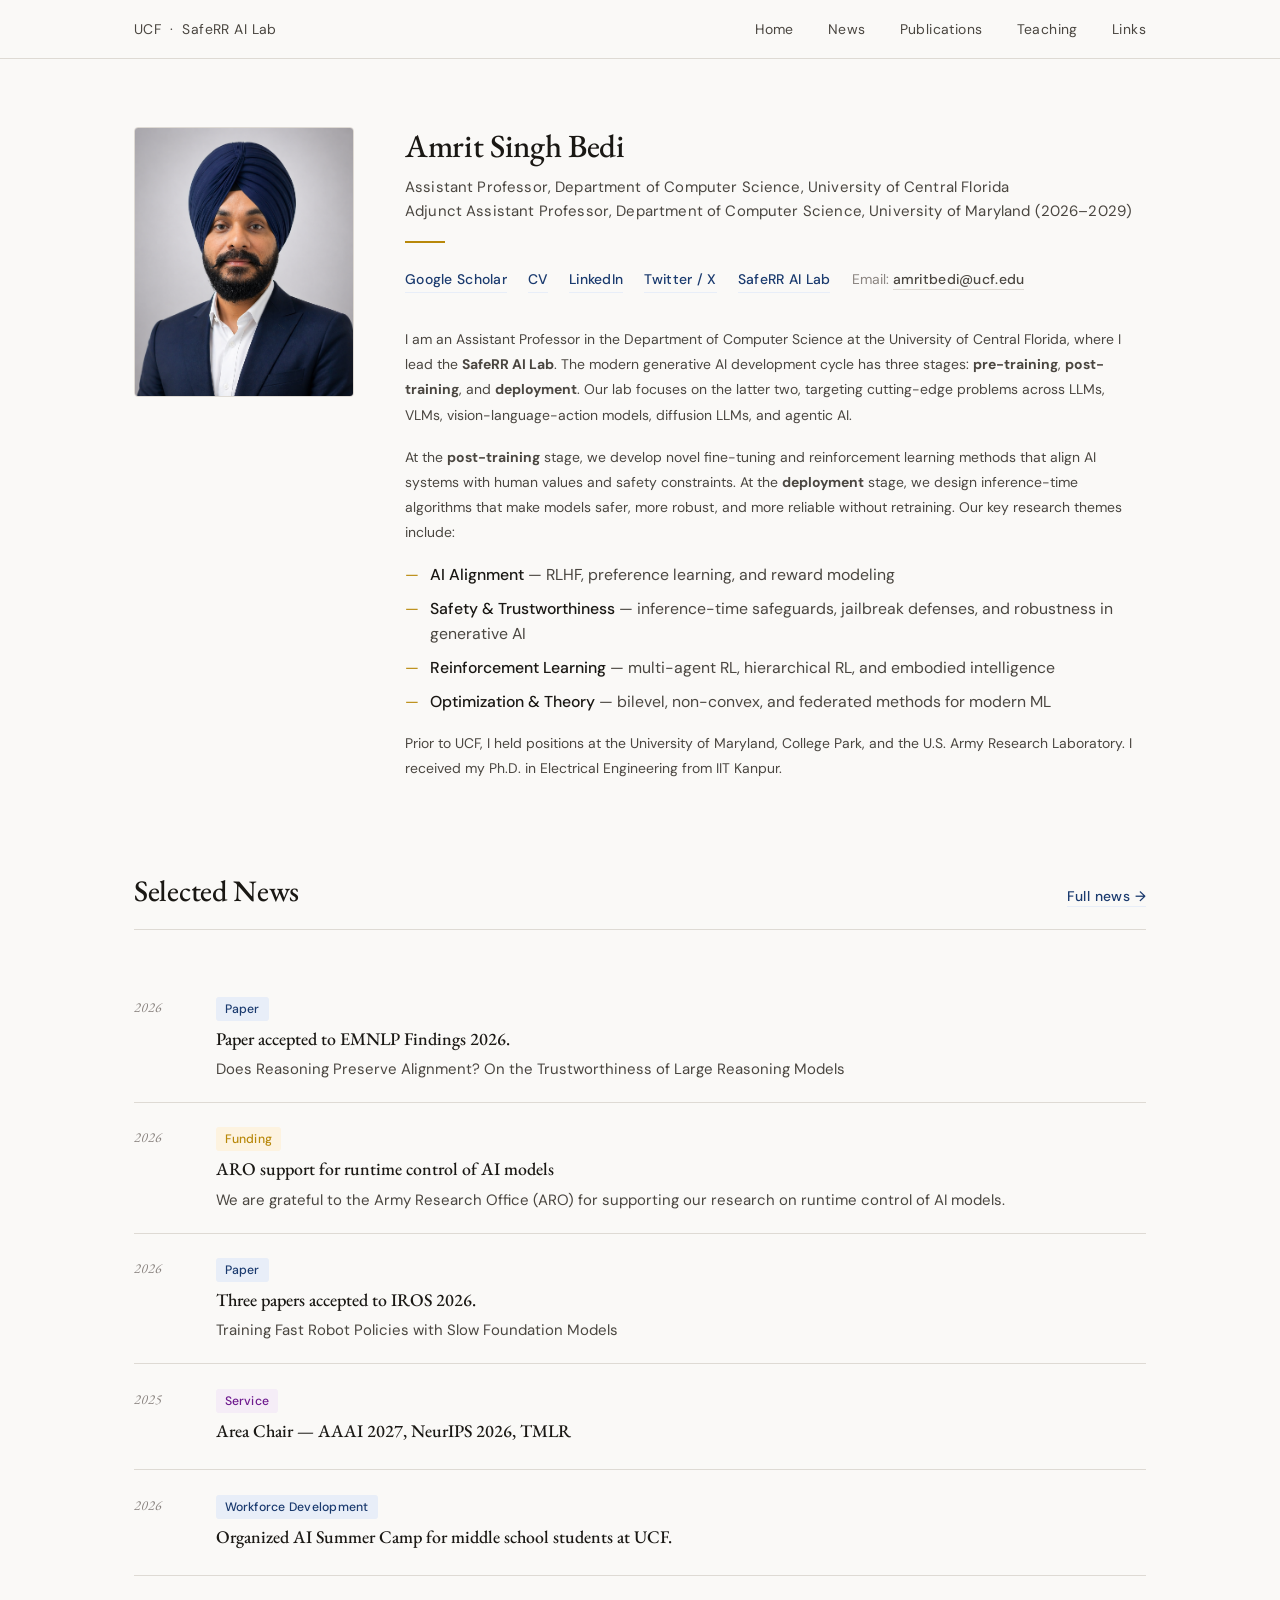
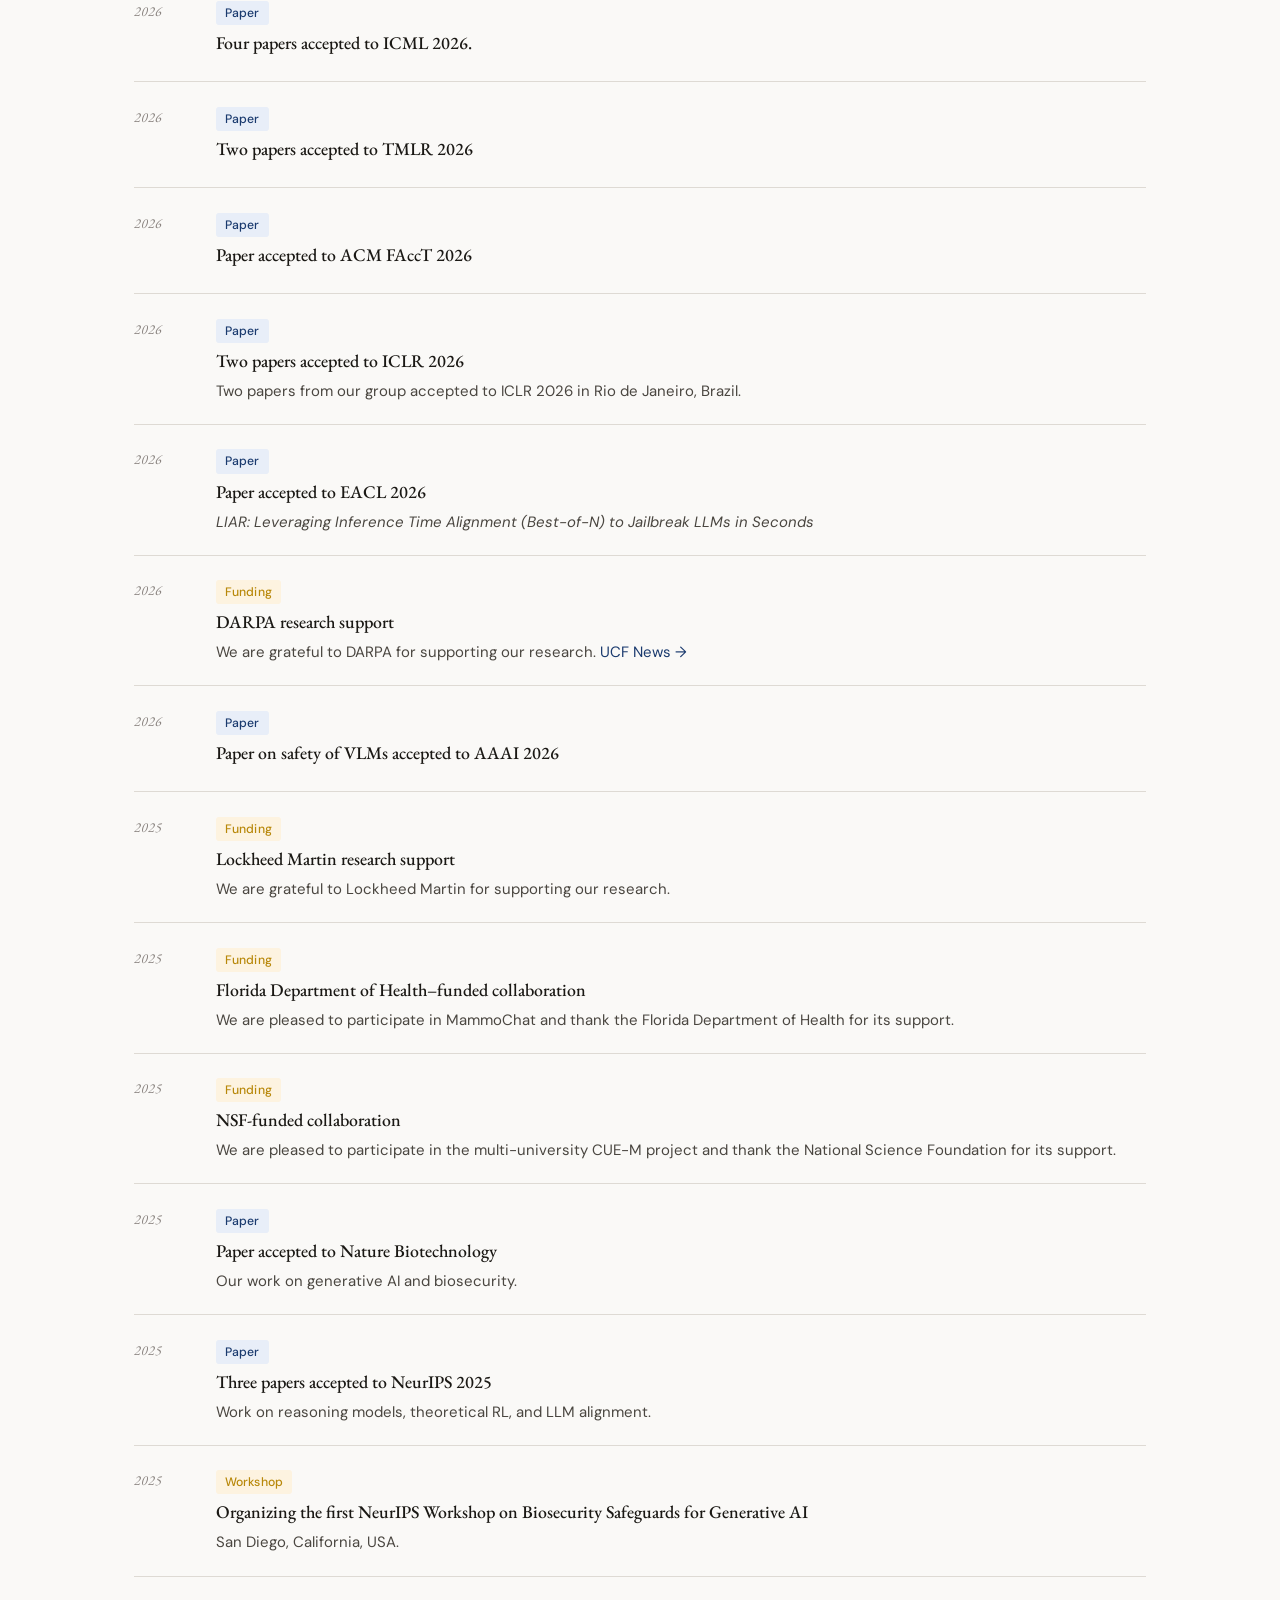
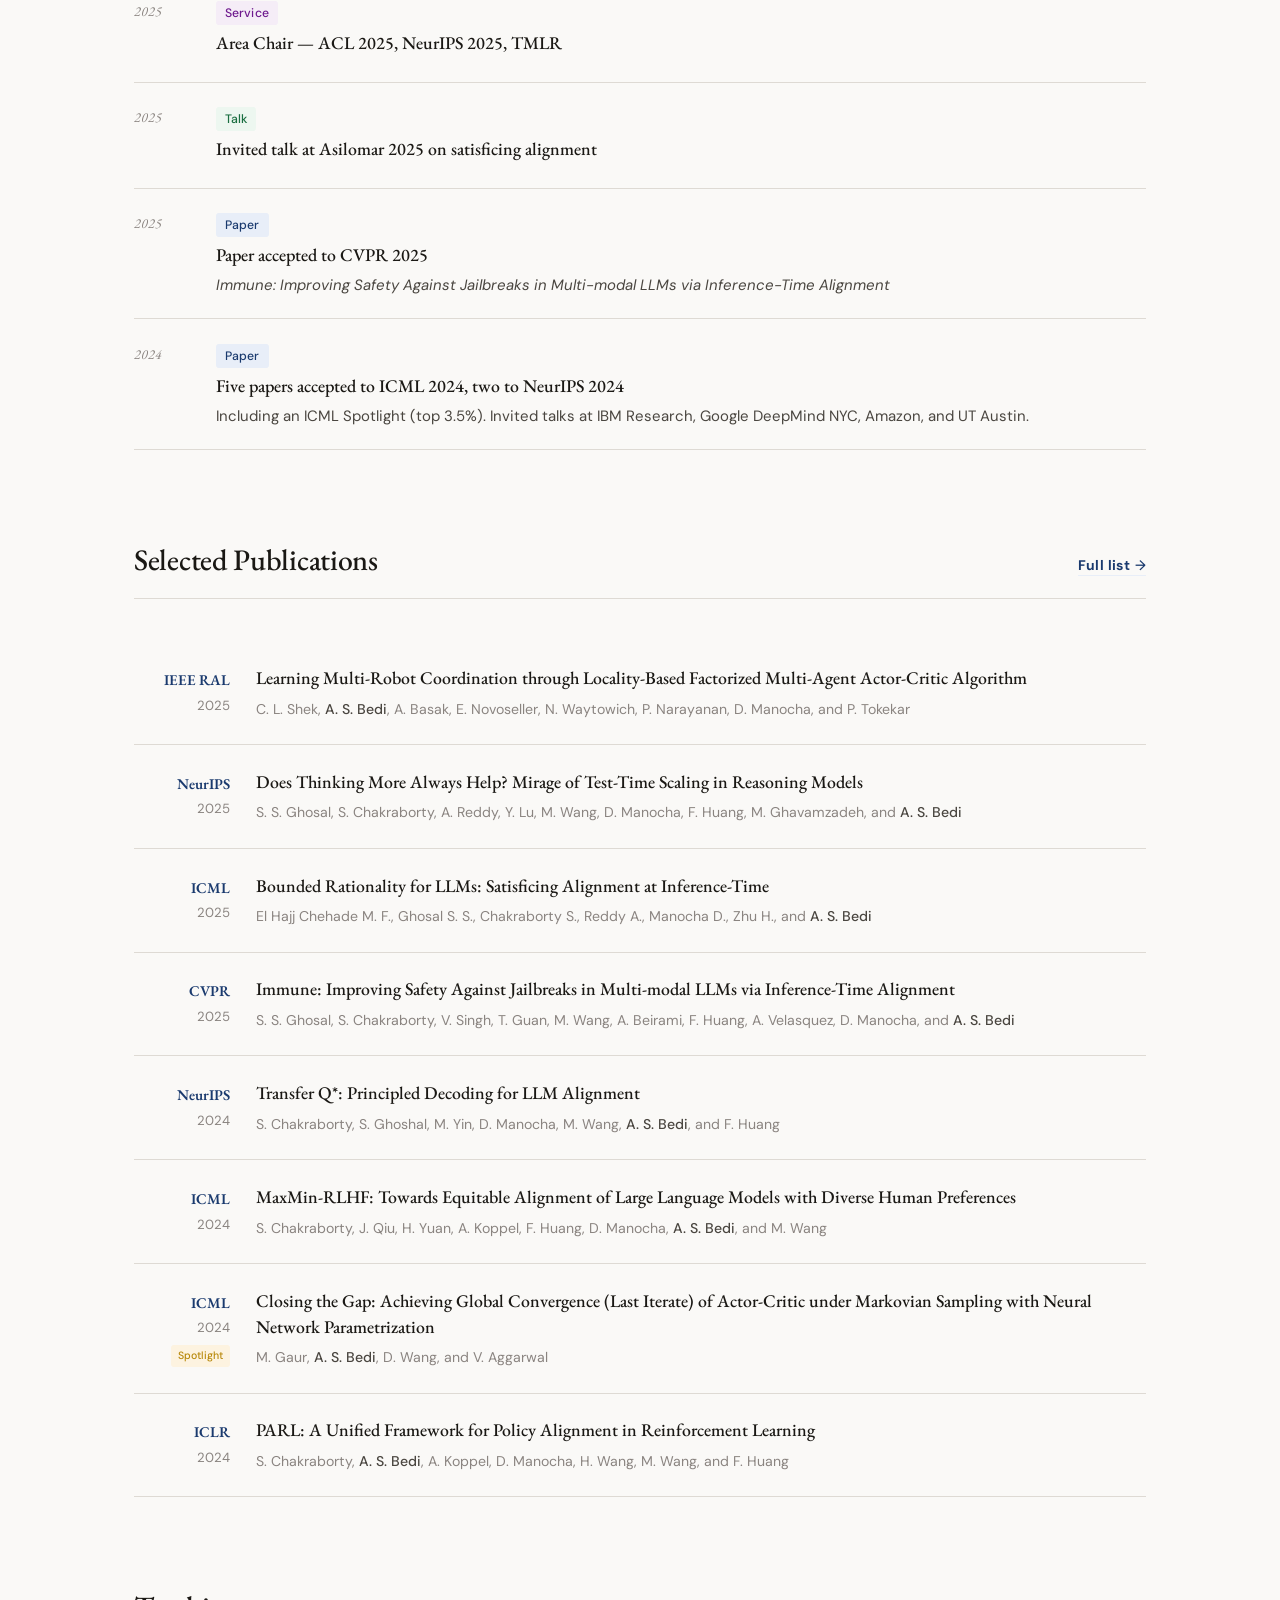
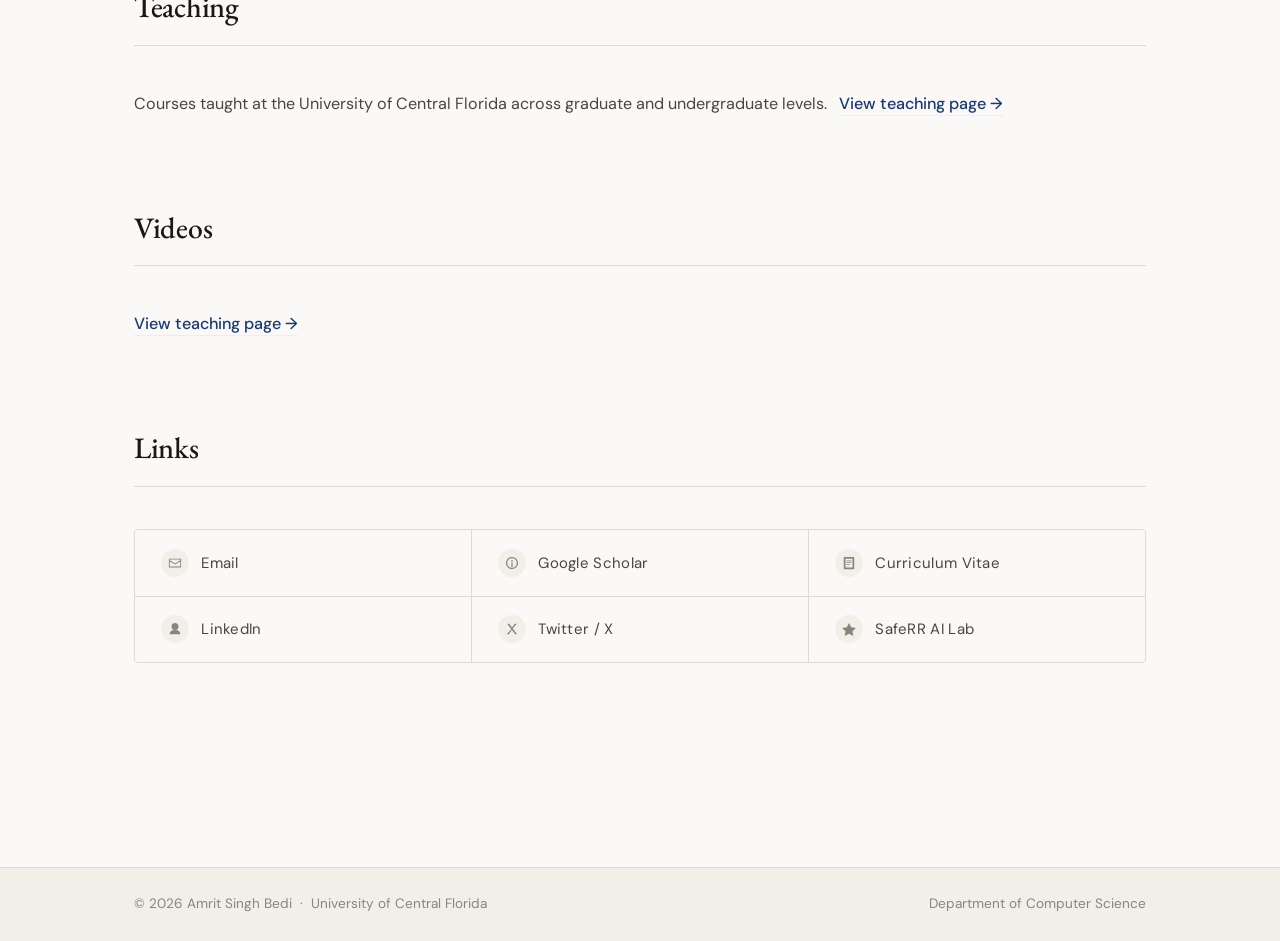
==== commit bf78c213: "Update index.html" ====
--- a/index.html
+++ b/index.html
@@ -170,7 +170,7 @@
         <span class="sec-meta"><a href="news.html" style="color:var(--blue);font-weight:500;font-size:0.82rem;text-decoration:none;border-bottom:1px solid var(--blue-lt);padding-bottom:1px;">Full news →</a></span>
       </div>
       <div class="news-list">
-                <div class="news-item"><div class="news-year">2026</div><div class="news-content"><span class="tag tag-conf">Paper</span><h3>Papers accepted to EMNLP Findings 2026.</h3><p>Does Reasoning Preserve Alignment? On the Trustworthiness of Large Reasoning Models</p></div></div>
+                <div class="news-item"><div class="news-year">2026</div><div class="news-content"><span class="tag tag-conf">Paper</span><h3>Paper accepted to EMNLP Findings 2026.</h3><p>Does Reasoning Preserve Alignment? On the Trustworthiness of Large Reasoning Models</p></div></div>
         <div class="news-item" data-cat="funding"><div class="news-year">2026</div><div class="news-content"><span class="tag tag-funding">Funding</span><h3>ARO support for runtime control of AI models</h3><p>We are grateful to the Army Research Office (ARO) for supporting our research on runtime control of AI models.</p></div></div>
         <div class="news-item"><div class="news-year">2026</div><div class="news-content"><span class="tag tag-conf">Paper</span><h3>Three papers accepted to IROS 2026.</h3><p>Training Fast Robot Policies with Slow Foundation Models</p></div></div>
         <div class="news-item"><div class="news-year">2025</div><div class="news-content"><span class="tag tag-service">Service</span><h3>Area Chair — AAAI 2027, NeurIPS 2026, TMLR</h3></div></div>
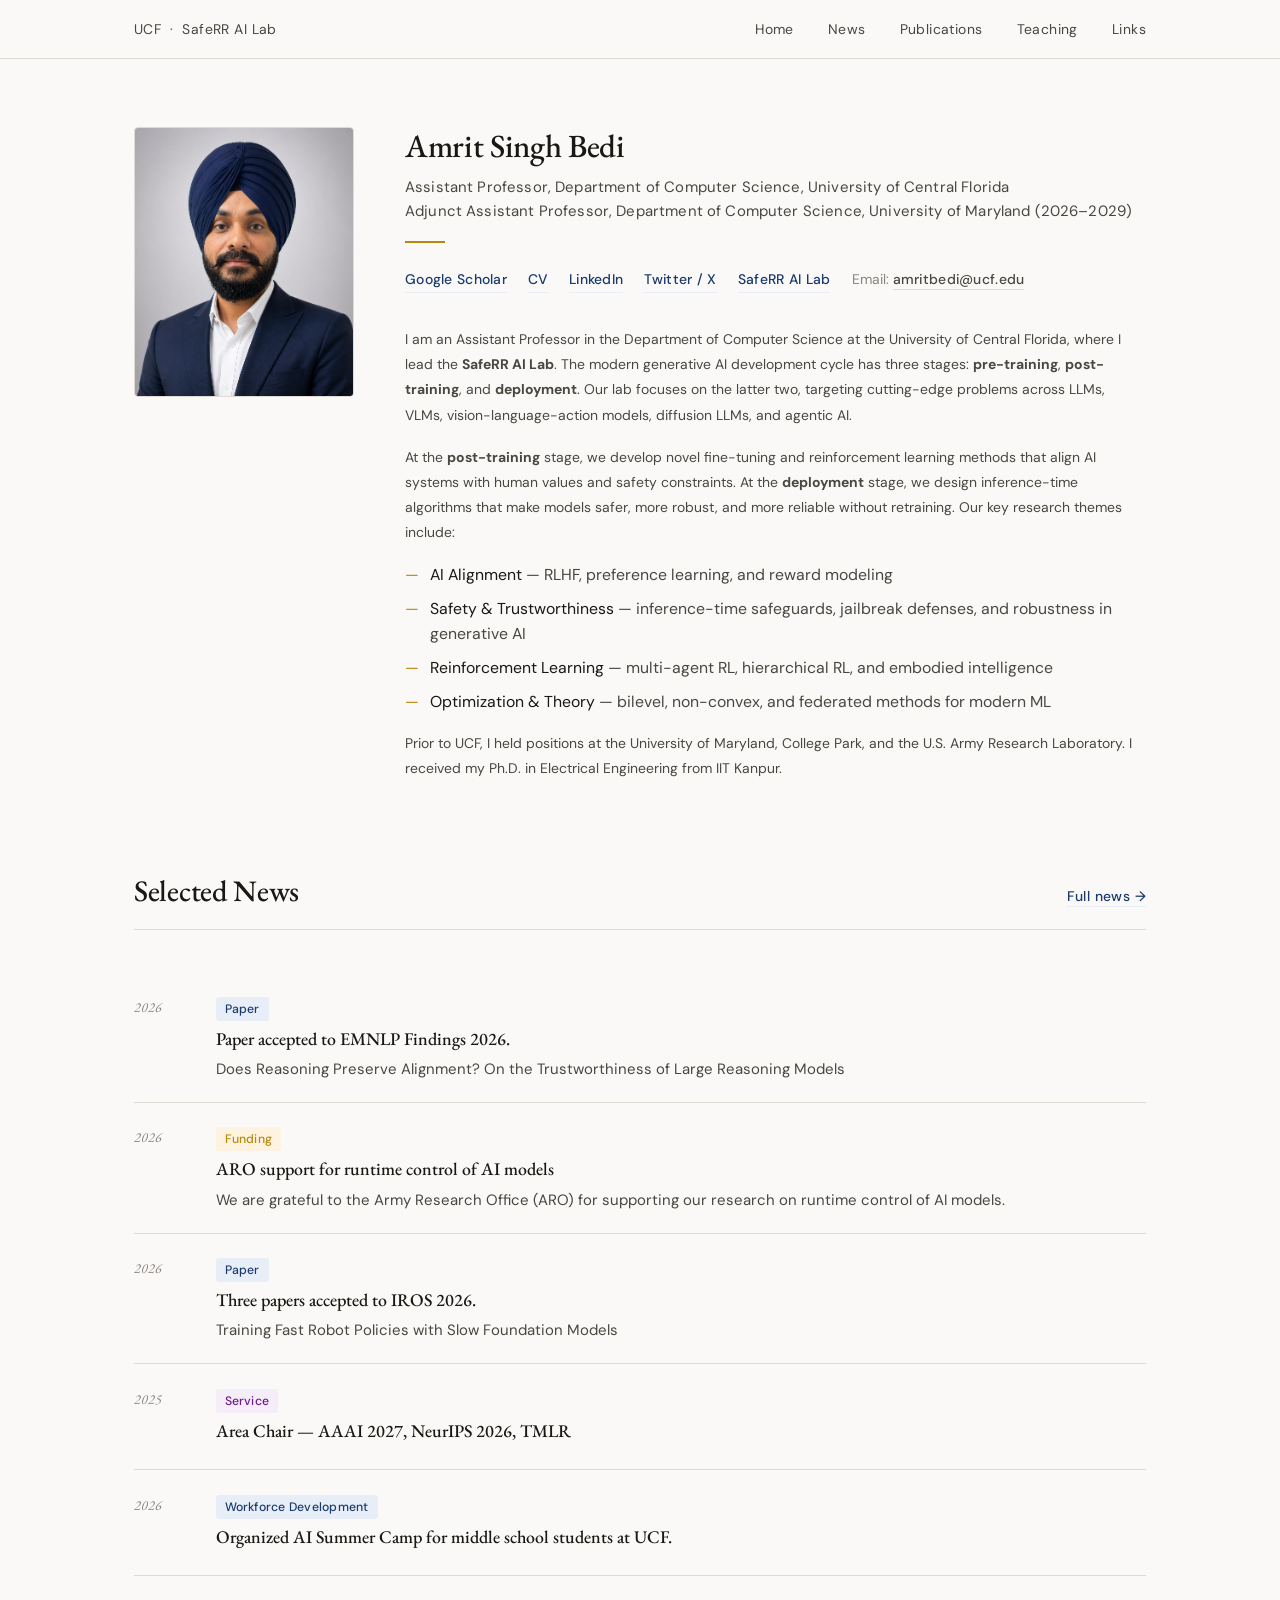
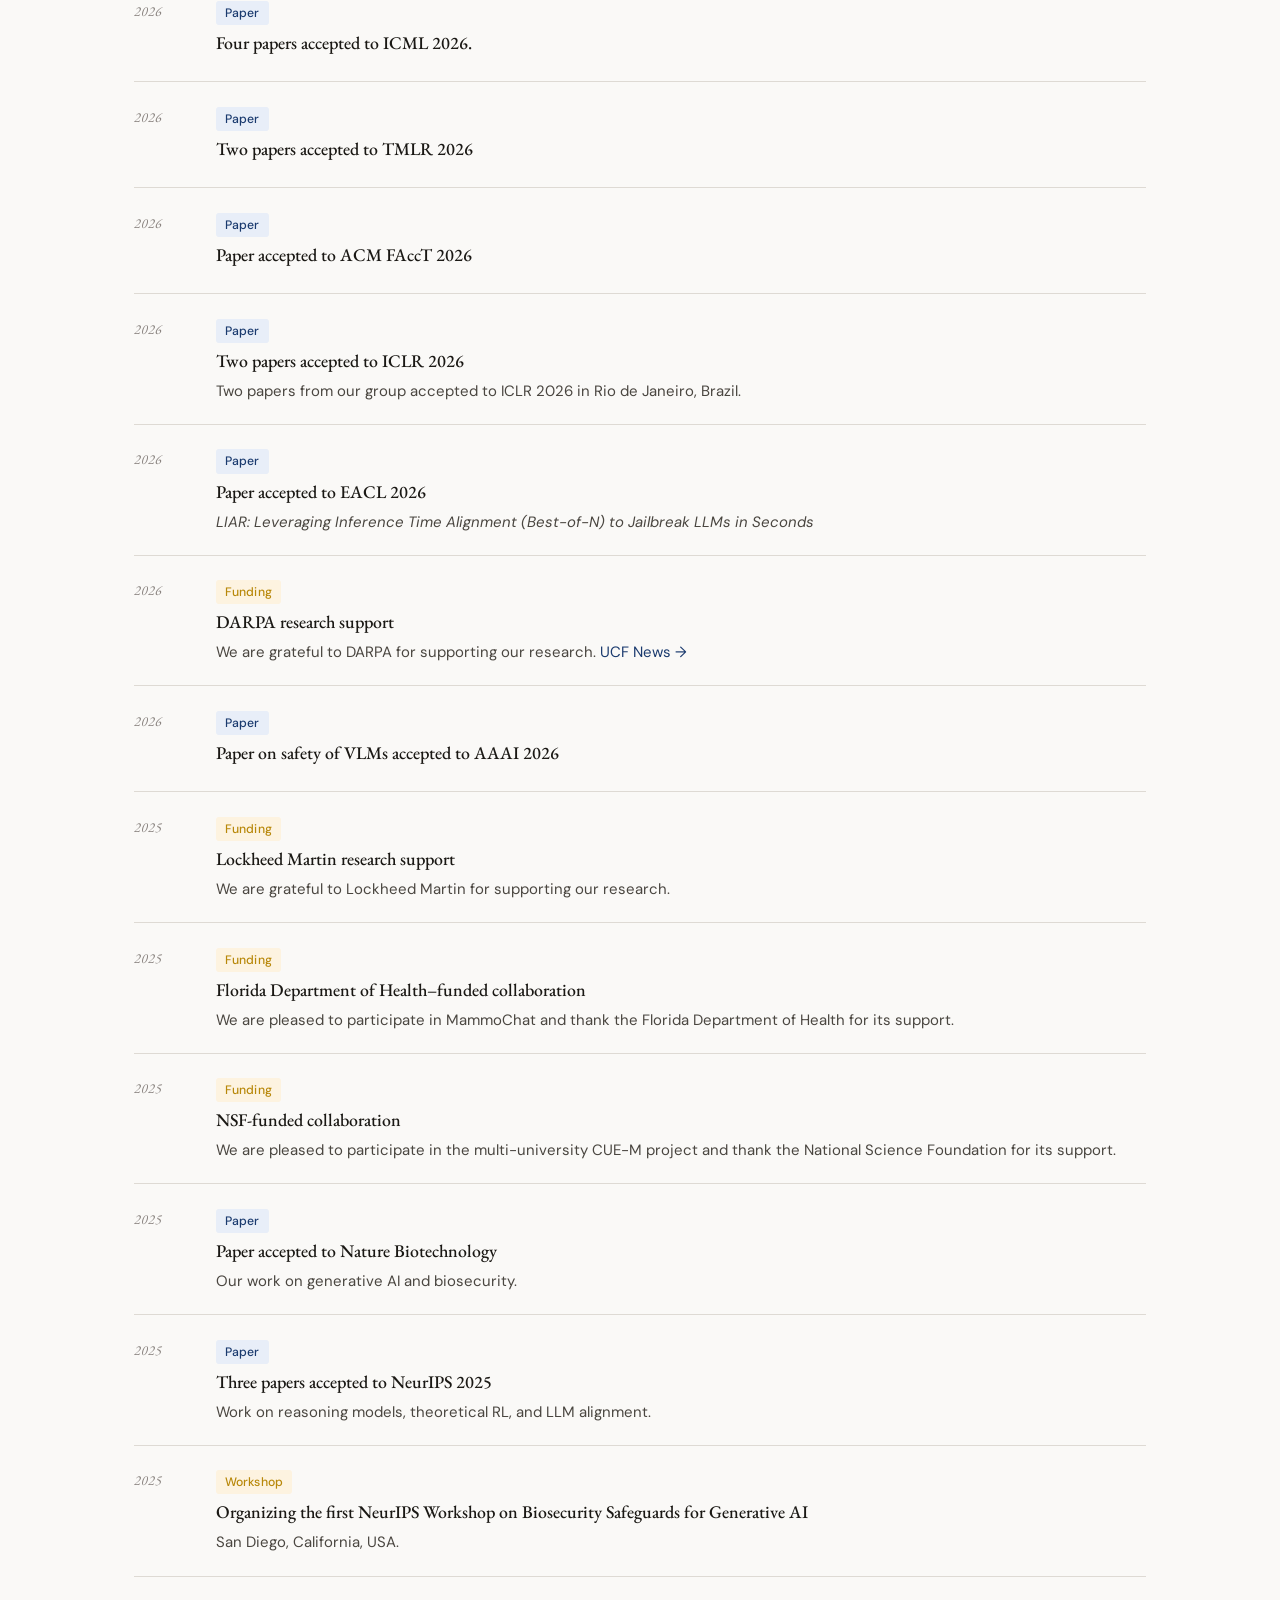
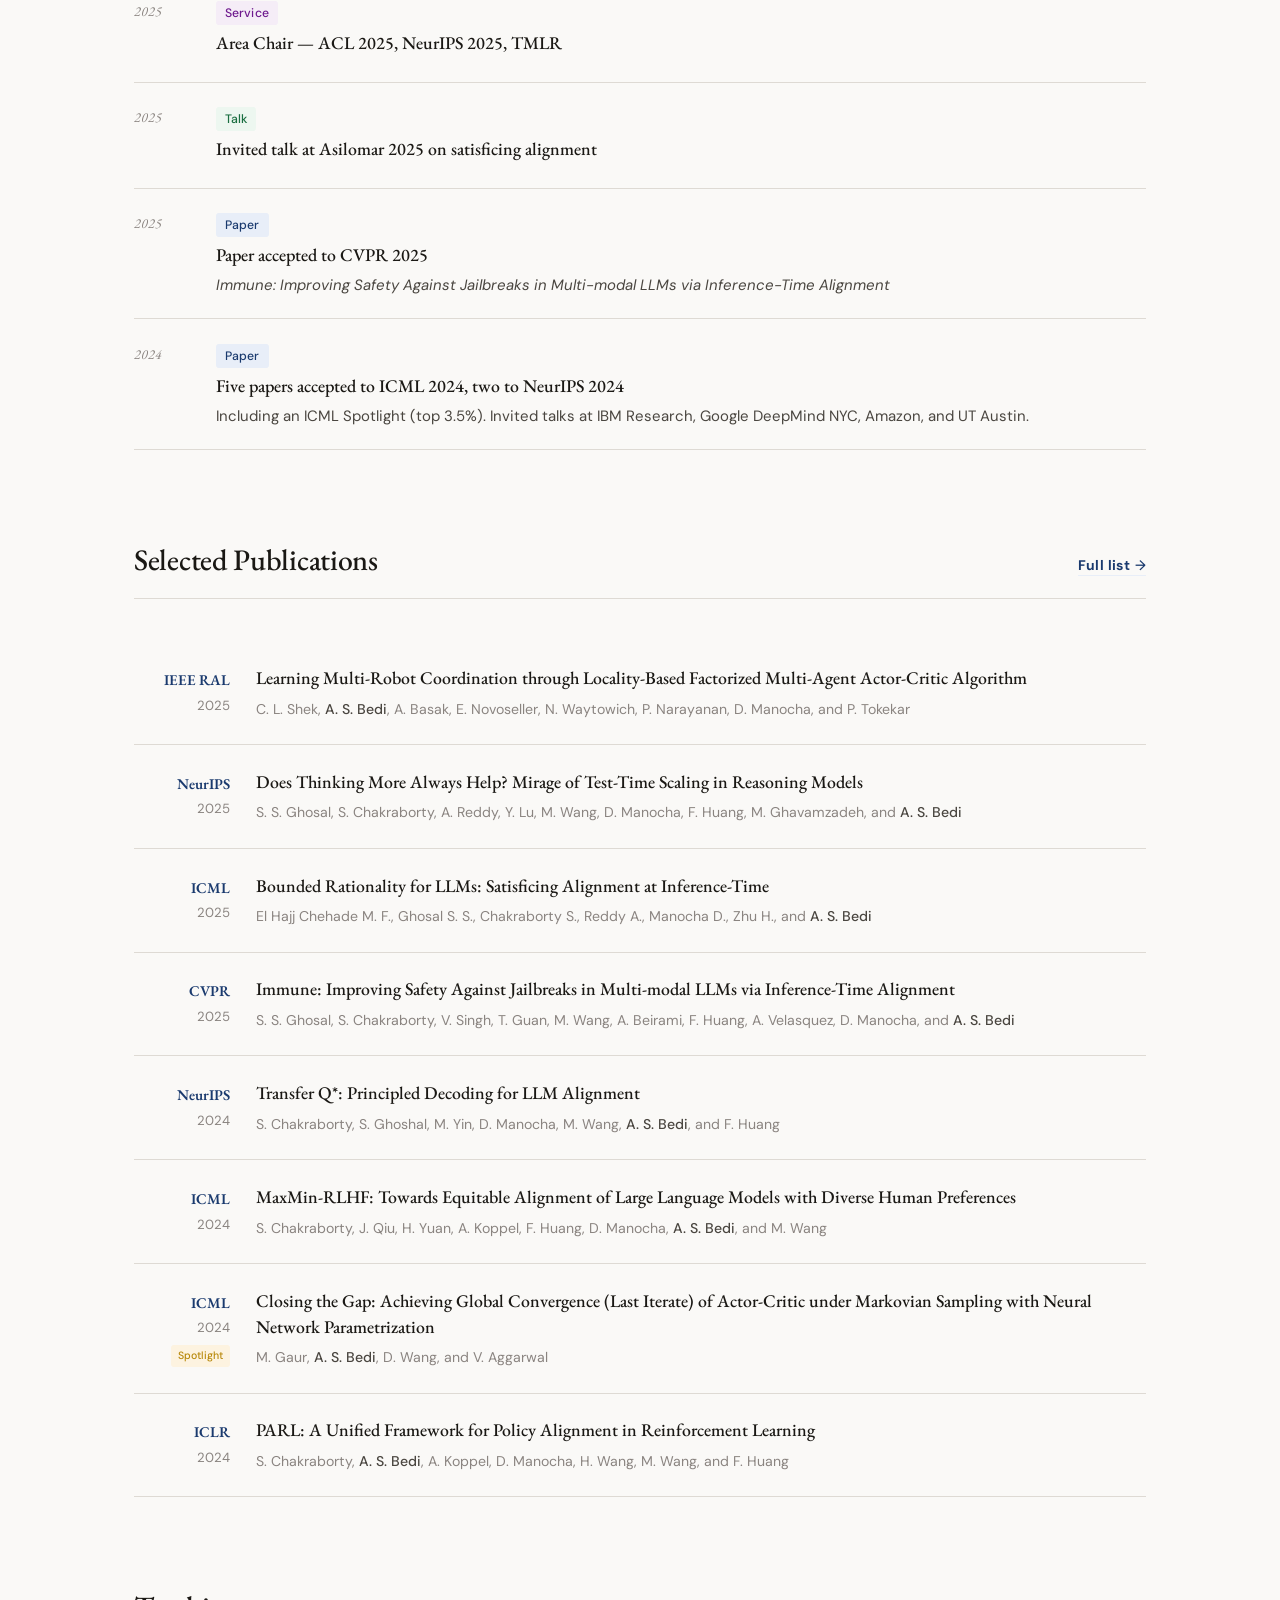
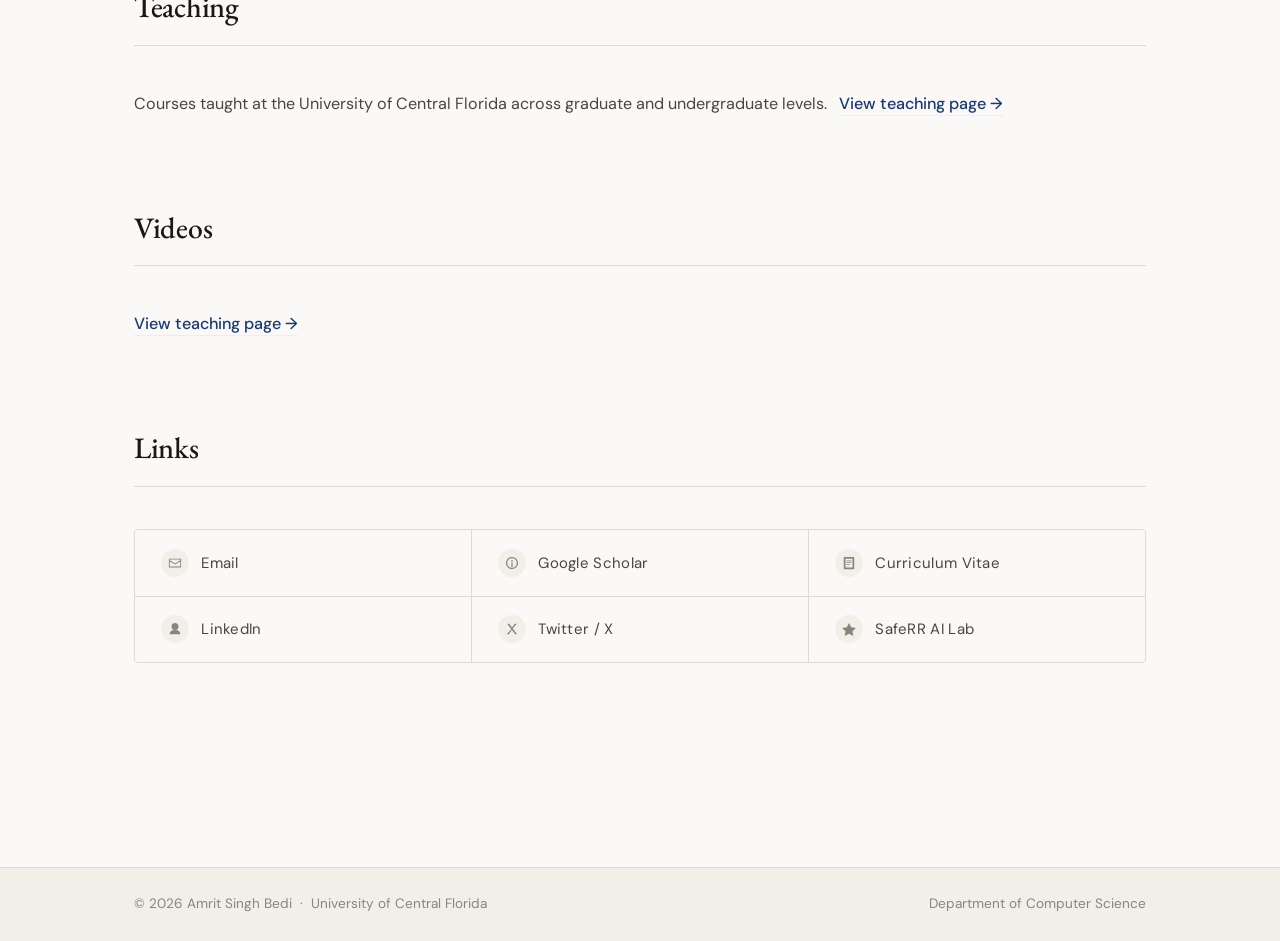
==== commit 6093462d: "Update index.html" ====
--- a/index.html
+++ b/index.html
@@ -141,19 +141,19 @@
           <ul class="research-list">
             <li>
               <span class="dash">—</span>
-              <span class="body"><strong style="color:var(--ink);font-weight:500;">AI Alignment</strong> — RLHF, preference learning, and reward modeling</span>
-            </li>
-            <li>
-              <span class="dash">—</span>
-              <span class="body"><strong style="color:var(--ink);font-weight:500;">Safety &amp; Trustworthiness</strong> — inference-time safeguards, jailbreak defenses, and robustness in generative AI</span>
-            </li>
-            <li>
-              <span class="dash">—</span>
-              <span class="body"><strong style="color:var(--ink);font-weight:500;">Reinforcement Learning</strong> — multi-agent RL, hierarchical RL, and embodied intelligence</span>
-            </li>
-            <li>
-              <span class="dash">—</span>
-              <span class="body"><strong style="color:var(--ink);font-weight:500;">Optimization &amp; Theory</strong> — bilevel, non-convex, and federated methods for modern ML</span>
+              <span class="body"><strong style="color:var(--ink);font-weight:400;">AI Alignment</strong> — RLHF, preference learning, and reward modeling</span>
+            </li>
+            <li>
+              <span class="dash">—</span>
+              <span class="body"><strong style="color:var(--ink);font-weight:400;">Safety &amp; Trustworthiness</strong> — inference-time safeguards, jailbreak defenses, and robustness in generative AI</span>
+            </li>
+            <li>
+              <span class="dash">—</span>
+              <span class="body"><strong style="color:var(--ink);font-weight:400;">Reinforcement Learning</strong> — multi-agent RL, hierarchical RL, and embodied intelligence</span>
+            </li>
+            <li>
+              <span class="dash">—</span>
+              <span class="body"><strong style="color:var(--ink);font-weight:400;">Optimization &amp; Theory</strong> — bilevel, non-convex, and federated methods for modern ML</span>
             </li>
           </ul>
           <p>
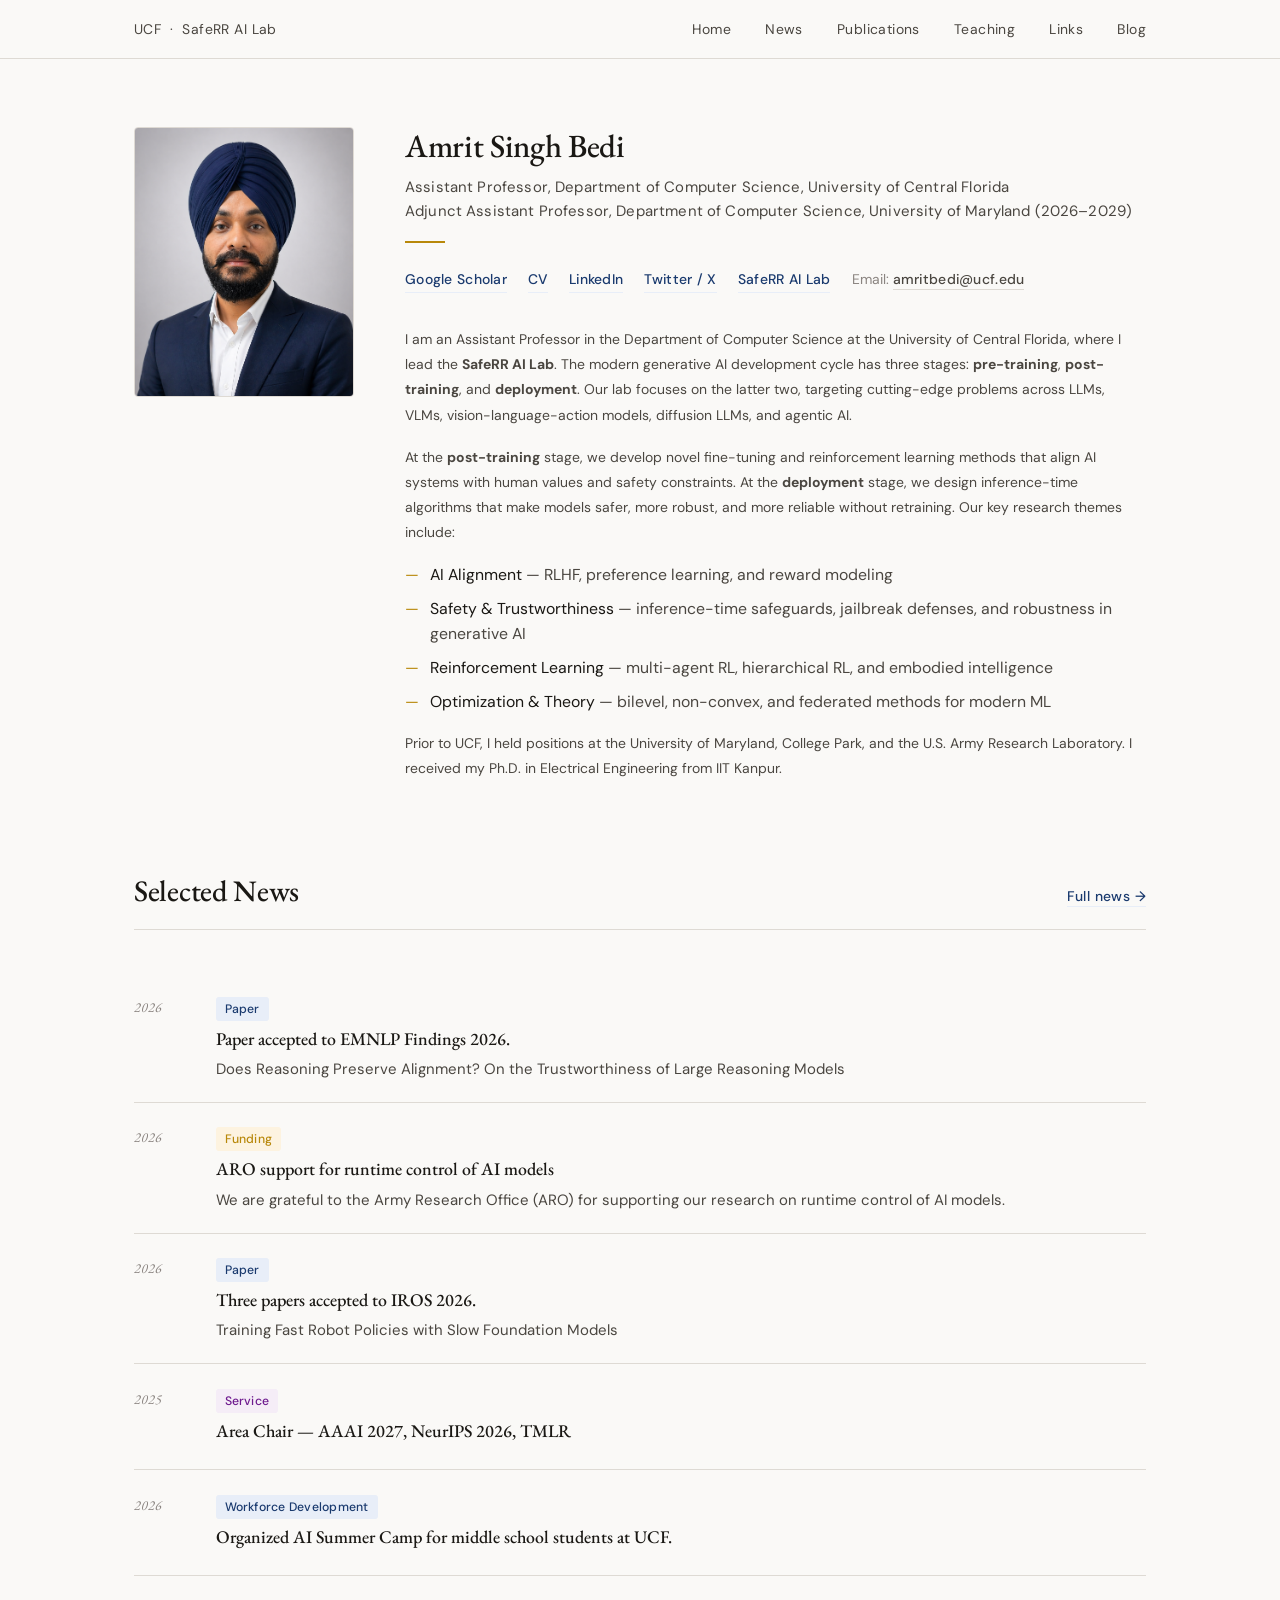
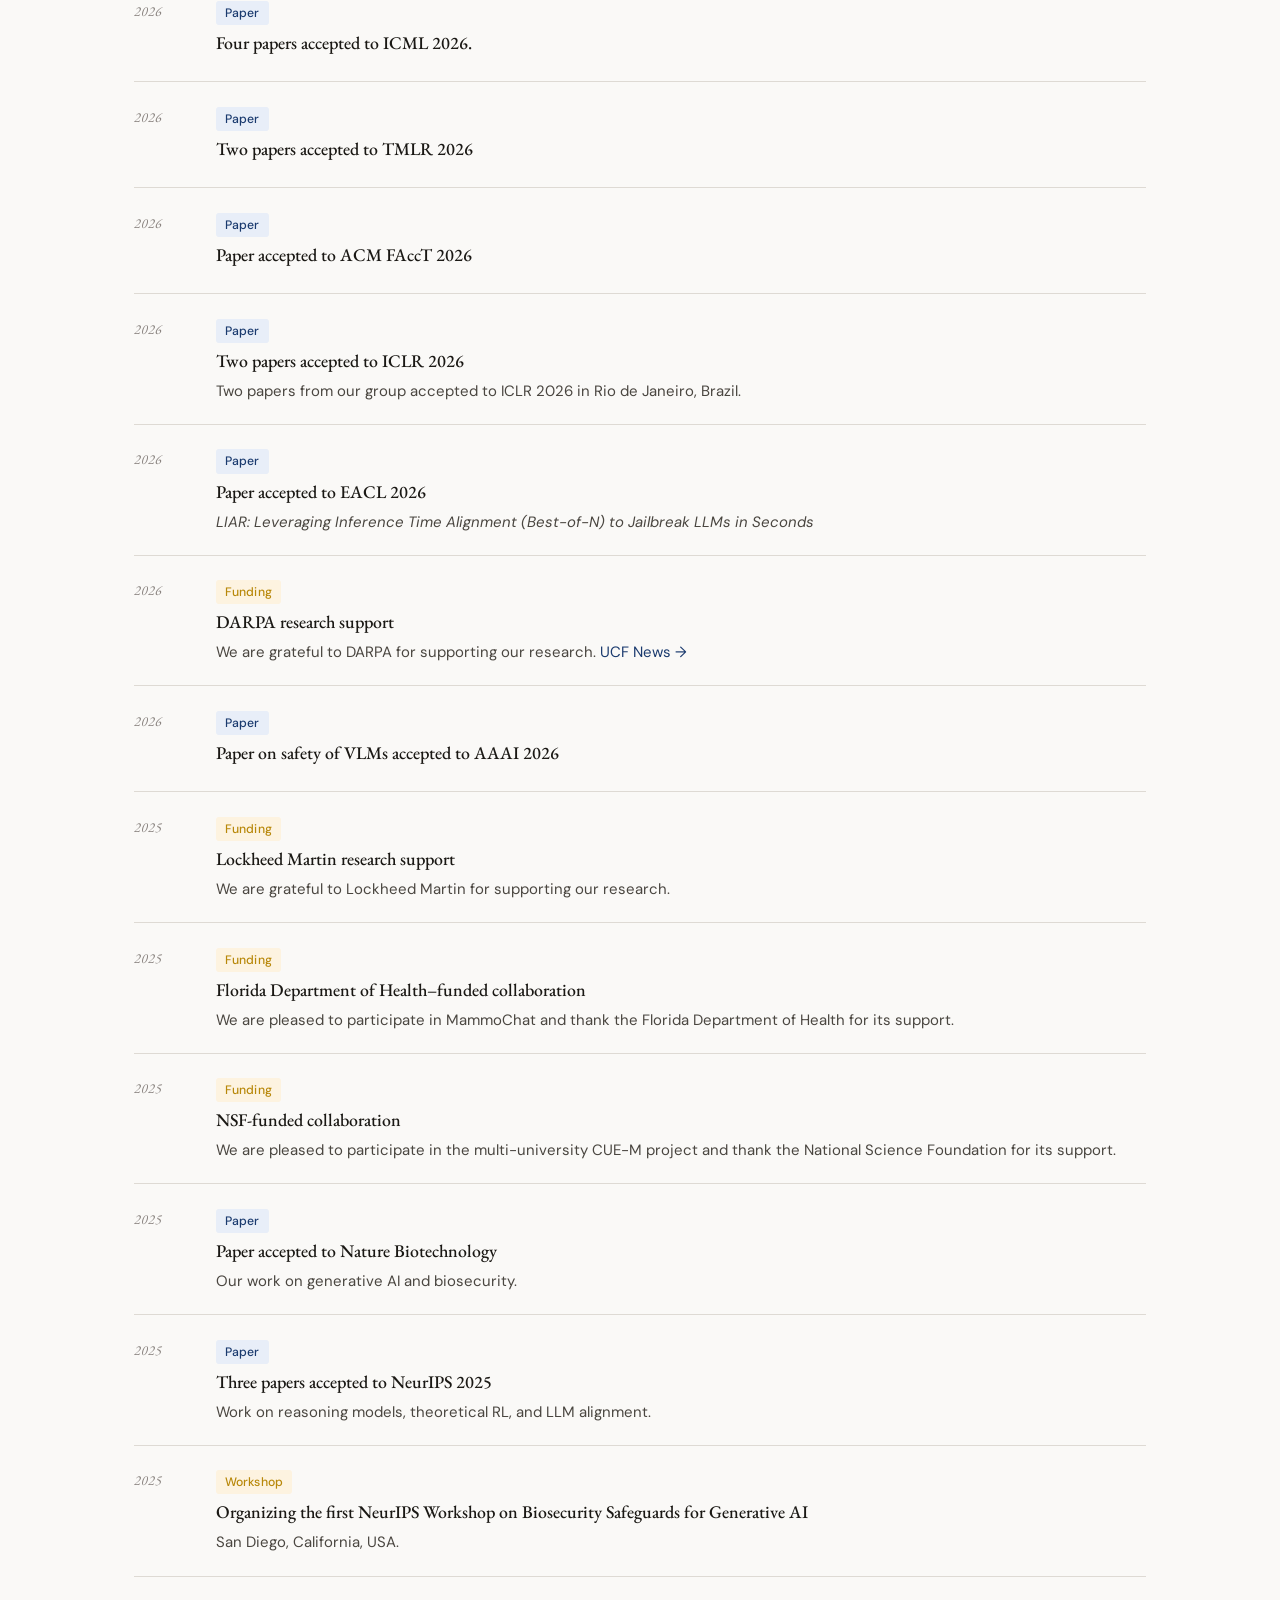
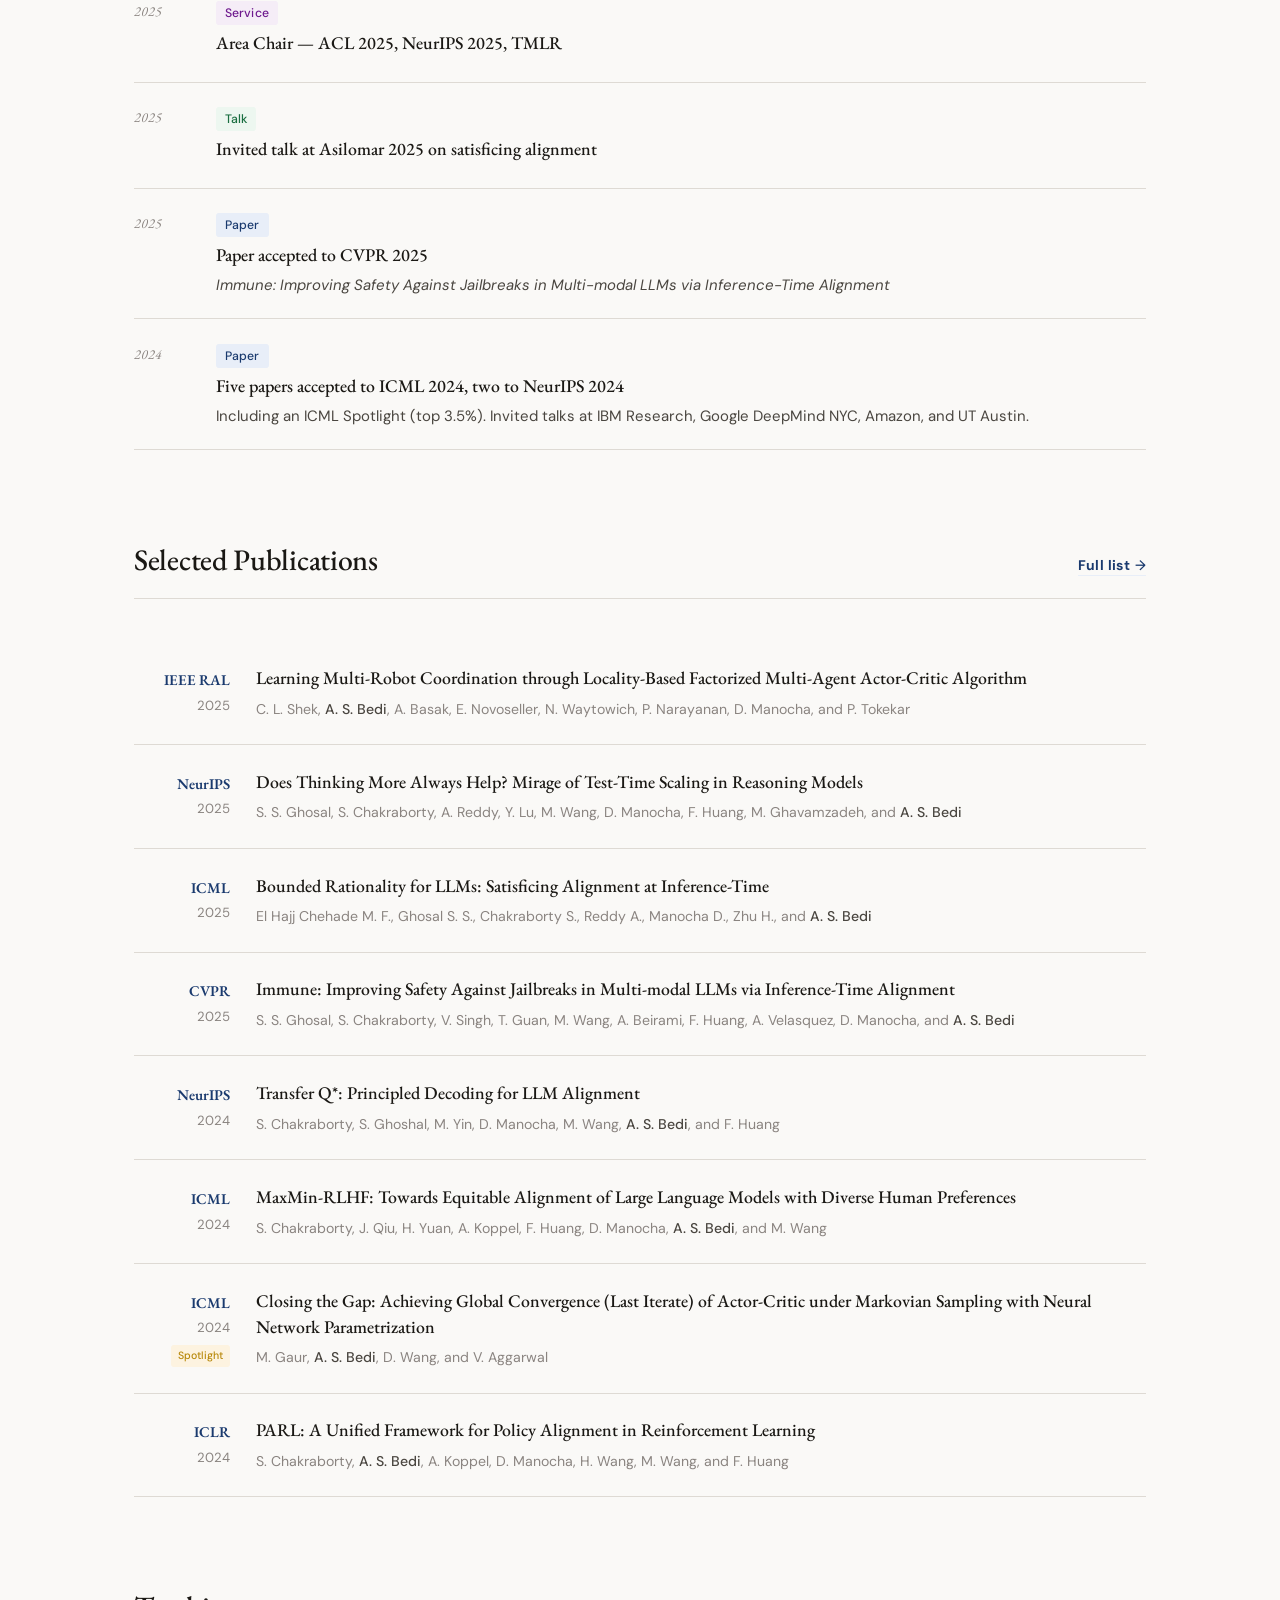
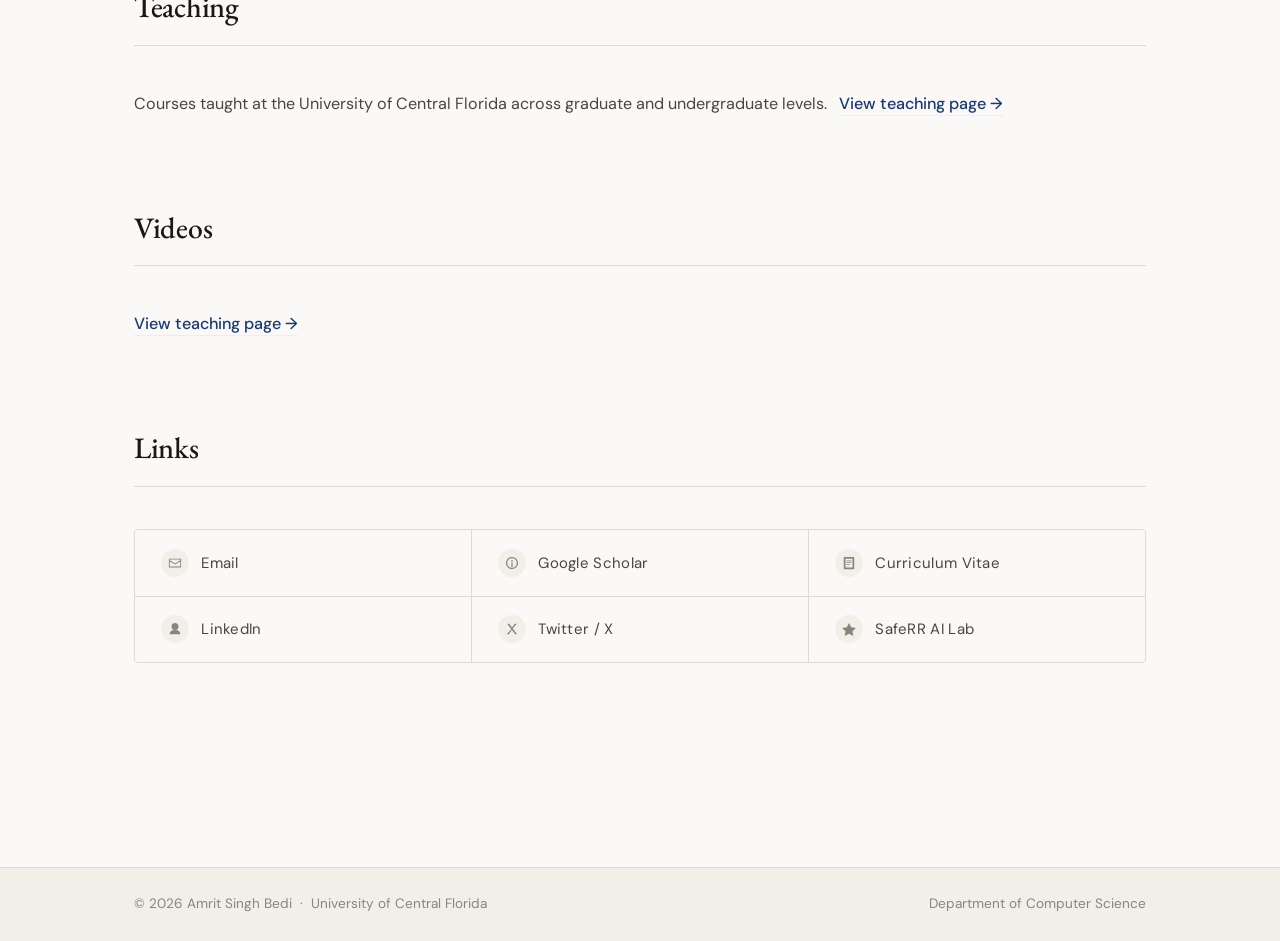
==== commit 0cfad40f: "Add Blog section and weight-space safety alignment article" ====
--- a/index.html
+++ b/index.html
@@ -89,6 +89,7 @@
         <a href="#publications">Publications</a>
         <a href="#teaching">Teaching</a>
         <a href="#links">Links</a>
+        <a href="blog.html">Blog</a>
       </nav>
       <button id="menuBtn" onclick="toggleMenu()">Menu</button>
     </div>
@@ -98,6 +99,7 @@
       <a href="#publications" onclick="closeMenu()">Publications</a>
       <a href="#teaching" onclick="closeMenu()">Teaching</a>
       <a href="#links" onclick="closeMenu()">Links</a>
+      <a href="blog.html" onclick="closeMenu()">Blog</a>
     </div>
   </header>
 
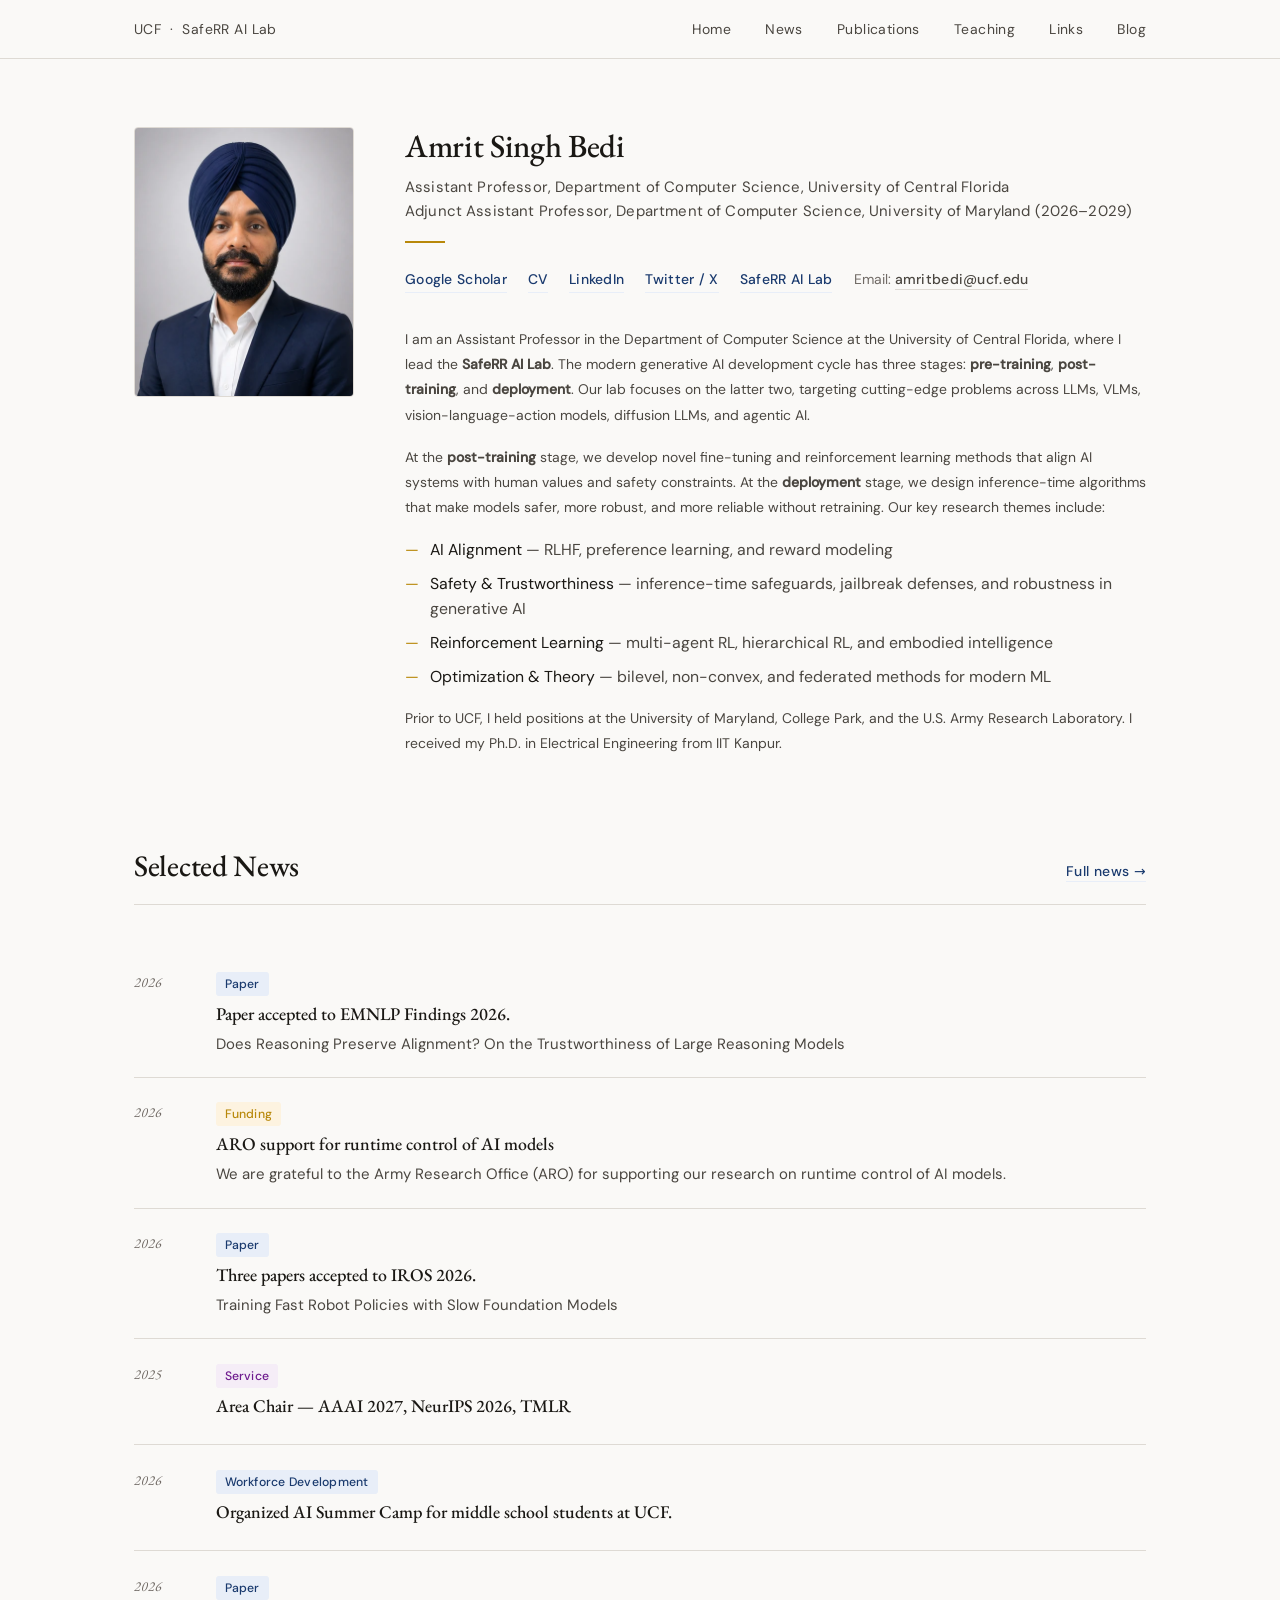
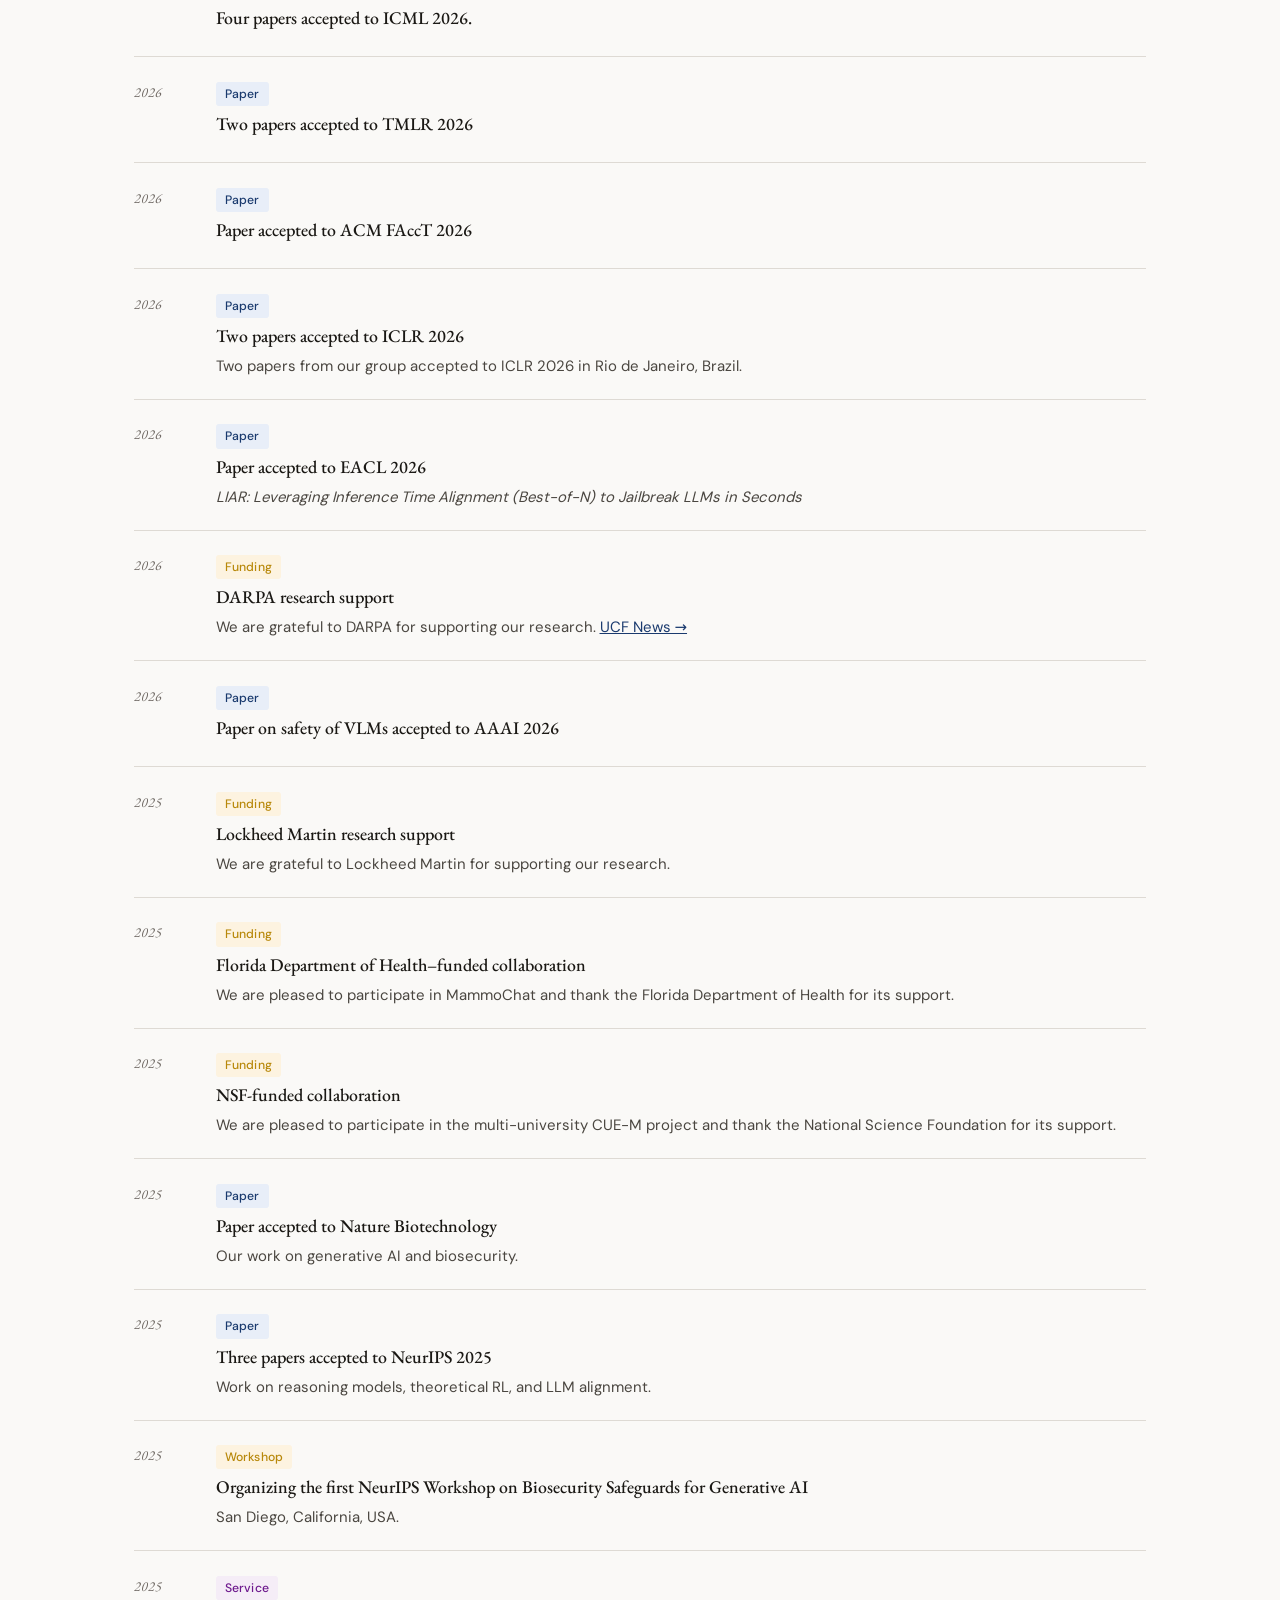
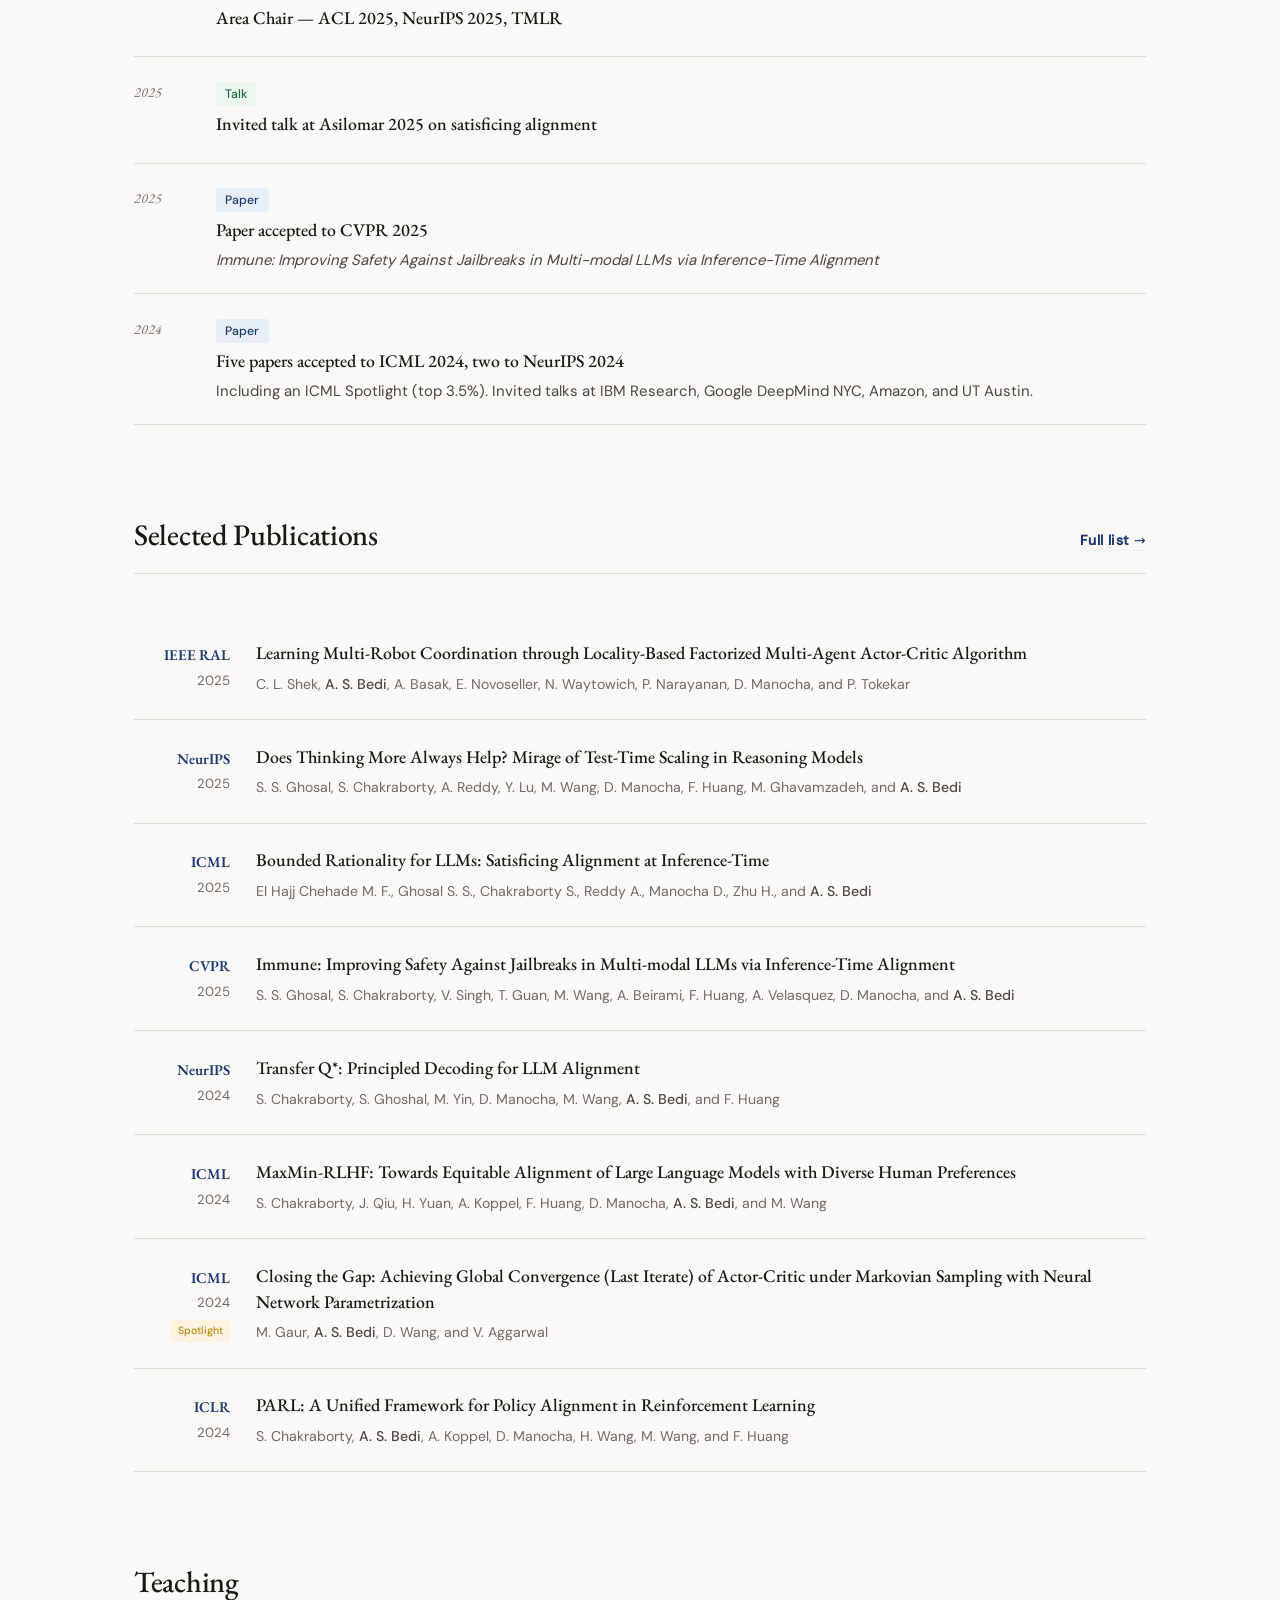
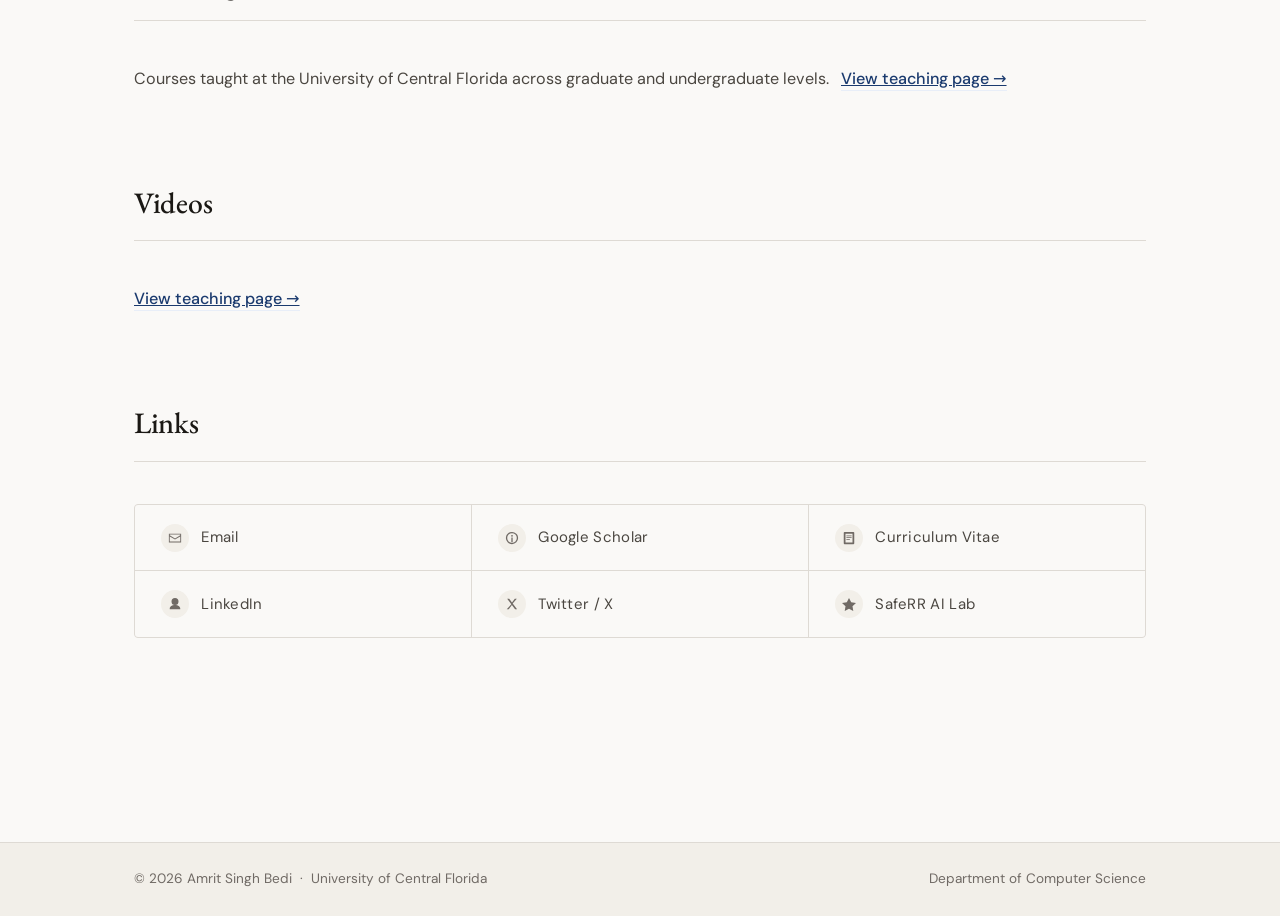
==== commit 10c8bce5: "Improve site search, metadata, and loading Add search, canonical and sharing metadata, crawl files, " ====
--- a/index.html
+++ b/index.html
@@ -3,13 +3,66 @@
 <head>
   <meta charset="UTF-8" />
   <meta name="viewport" content="width=device-width, initial-scale=1.0" />
-  <title>Amrit Singh Bedi — UCF</title>
-  <link rel="preconnect" href="https://fonts.googleapis.com">
-  <link rel="preconnect" href="https://fonts.gstatic.com" crossorigin>
-  <link href="https://fonts.googleapis.com/css2?family=EB+Garamond:ital,wght@0,400;0,500;0,600;1,400&family=DM+Sans:wght@300;400;500&display=swap" rel="stylesheet">
+  <title>Amrit Singh Bedi | SafeRR AI Lab, UCF</title>
+  <meta name="description" content="Amrit Singh Bedi is an Assistant Professor of Computer Science at UCF, leading the SafeRR AI Lab in AI safety, alignment, and reinforcement learning.">
+  <link rel="canonical" href="https://amrit-singh-bedi.github.io/">
+  <link rel="icon" href="favicon.ico" sizes="any">
+  <link rel="icon" href="favicon.svg" type="image/svg+xml">
+  <link rel="icon" href="favicon.png" type="image/png" sizes="96x96">
+  <link rel="apple-touch-icon" href="apple-touch-icon.png" sizes="180x180">
+  <meta name="theme-color" content="#1a3a6e">
+  <meta property="og:site_name" content="Amrit Singh Bedi · SafeRR AI Lab">
+  <meta property="og:type" content="website">
+  <meta property="og:title" content="Amrit Singh Bedi | SafeRR AI Lab, UCF">
+  <meta property="og:description" content="Amrit Singh Bedi is an Assistant Professor of Computer Science at UCF, leading the SafeRR AI Lab in AI safety, alignment, and reinforcement learning.">
+  <meta property="og:url" content="https://amrit-singh-bedi.github.io/">
+  <meta property="og:image" content="https://amrit-singh-bedi.github.io/assets/site-preview.png">
+  <meta property="og:image:width" content="1200">
+  <meta property="og:image:height" content="630">
+  <meta property="og:image:alt" content="Amrit Singh Bedi, SafeRR AI Lab, University of Central Florida">
+  <meta name="twitter:card" content="summary_large_image">
+  <style data-source="assets/fonts.css">
+@font-face {
+  font-family: 'DM Sans';
+  font-style: normal;
+  font-weight: 300 500;
+  font-display: swap;
+  src: url(assets/fonts/dm-sans-normal-web.woff2) format('woff2');
+  unicode-range: U+0000-00FF, U+0131, U+0152-0153, U+02BB-02BC, U+02C6, U+02DA, U+02DC, U+0304, U+0308, U+0329, U+2000-206F, U+20AC, U+2122, U+2191, U+2193, U+2212, U+2215, U+FEFF, U+FFFD;
+}
+@font-face {
+  font-family: 'EB Garamond';
+  font-style: italic;
+  font-weight: 400;
+  font-display: swap;
+  src: url(assets/fonts/eb-garamond-italic-latin.woff2) format('woff2');
+  unicode-range: U+0000-00FF, U+0131, U+0152-0153, U+02BB-02BC, U+02C6, U+02DA, U+02DC, U+0304, U+0308, U+0329, U+2000-206F, U+20AC, U+2122, U+2191, U+2193, U+2212, U+2215, U+FEFF, U+FFFD;
+}
+@font-face {
+  font-family: 'EB Garamond';
+  font-style: normal;
+  font-weight: 400 600;
+  font-display: swap;
+  src: url(assets/fonts/eb-garamond-normal-web.woff2) format('woff2');
+  unicode-range: U+0000-00FF, U+0131, U+0152-0153, U+02BB-02BC, U+02C6, U+02DA, U+02DC, U+0304, U+0308, U+0329, U+2000-206F, U+20AC, U+2122, U+2191, U+2193, U+2212, U+2215, U+FEFF, U+FFFD;
+}
+
+/* Georgia fallback matches the web font's heading-weighted advance widths
+   and vertical metrics. The original font is displayed once downloaded. */
+@font-face {
+  font-family: 'EB Garamond Fallback';
+  src: local('Georgia');
+  font-style: normal;
+  font-weight: 400 600;
+  size-adjust: 90.7659%;
+  ascent-override: 110.9447%;
+  descent-override: 32.8317%;
+  line-gap-override: 0%;
+}
+  </style>
   <style>
     *,*::before,*::after{box-sizing:border-box;margin:0;padding:0}
-    :root{--ink:#1a1814;--ink-mid:#4a4640;--ink-faint:#8a8480;--paper:#faf9f7;--cream:#f2efe9;--rule:#dedad4;--blue:#1a3a6e;--blue-lt:#e8eef8;--gold:#b8880a;--serif:'EB Garamond',Georgia,serif;--sans:'DM Sans',system-ui,sans-serif;--max:1080px;--col-gap:3rem}
+    :root{--ink:#1a1814;--ink-mid:#4a4640;--ink-faint:#706a65;--paper:#faf9f7;--cream:#f2efe9;--rule:#dedad4;--blue:#1a3a6e;--blue-lt:#e8eef8;--gold:#b8880a;--serif:'EB Garamond','EB Garamond Fallback',Georgia,serif;--sans:'DM Sans',system-ui,sans-serif;--max:1080px;--col-gap:3rem}
     html{scroll-behavior:smooth;font-size:17px}
     body{font-family:var(--sans);background:var(--paper);color:var(--ink);line-height:1.65}
     header{position:sticky;top:0;z-index:100;background:rgba(250,249,247,0.95);backdrop-filter:blur(8px);border-bottom:1px solid var(--rule)}
@@ -78,6 +131,36 @@
     .footer-inner p{font-size:0.8rem;color:var(--ink-faint)}
     @media(max-width:700px){#home{grid-template-columns:1fr}.profile-photo,.profile-photo-placeholder{width:160px;height:200px}.profile-text h1{font-size:2rem}nav{display:none}#menuBtn{display:block}.links-grid{grid-template-columns:repeat(2,1fr)}.pub-item{grid-template-columns:72px 1fr;gap:1rem}.news-item{grid-template-columns:44px 1fr;gap:1rem}.sec-meta{display:none}}
   </style>
+  <script type="application/ld+json">
+{
+  "@context": "https://schema.org",
+  "@graph": [
+    {
+      "@type": "WebSite",
+      "@id": "https://amrit-singh-bedi.github.io/#website",
+      "name": "Amrit Singh Bedi · SafeRR AI Lab",
+      "url": "https://amrit-singh-bedi.github.io/"
+    },
+    {
+      "@type": "Person",
+      "@id": "https://amrit-singh-bedi.github.io/#amrit-singh-bedi",
+      "name": "Amrit Singh Bedi",
+      "url": "https://amrit-singh-bedi.github.io/",
+      "image": "https://amrit-singh-bedi.github.io/amrit_pic.png",
+      "jobTitle": "Assistant Professor",
+      "affiliation": {
+        "@type": "CollegeOrUniversity",
+        "name": "University of Central Florida",
+        "url": "https://www.ucf.edu/"
+      },
+      "sameAs": [
+        "https://scholar.google.com/citations?user=91WLA6QAAAAJ",
+        "https://www.linkedin.com/in/amrit-singh-bedi-3284089a/"
+      ]
+    }
+  ]
+}
+  </script>
 </head>
 <body>
   <header>
@@ -91,7 +174,7 @@
         <a href="#links">Links</a>
         <a href="blog.html">Blog</a>
       </nav>
-      <button id="menuBtn" onclick="toggleMenu()">Menu</button>
+      <button id="menuBtn" type="button" aria-controls="mobileNav" aria-expanded="false" onclick="toggleMenu()">Menu</button>
     </div>
     <div id="mobileNav">
       <a href="#home" onclick="closeMenu()">Home</a>
@@ -107,7 +190,7 @@
     <!-- Home -->
     <section id="home">
       <div>
-        <img src="amrit_pic.png" alt="Amrit Singh Bedi" class="profile-photo"
+        <img src="assets/amrit-bedi.webp" alt="Amrit Singh Bedi" class="profile-photo" width="220" height="270" fetchpriority="high" decoding="async"
           onerror="this.style.display='none';this.nextElementSibling.style.display='flex';">
         <div class="profile-photo-placeholder" style="display:none;">Photo</div>
       </div>
@@ -191,7 +274,7 @@
         <div class="news-item"><div class="news-year">2026</div><div class="news-content"><span class="tag tag-conf">Paper</span><h3>Paper accepted to ACM FAccT 2026</h3></div></div>
         <div class="news-item"><div class="news-year">2026</div><div class="news-content"><span class="tag tag-conf">Paper</span><h3>Two papers accepted to ICLR 2026</h3><p>Two papers from our group accepted to ICLR 2026 in Rio de Janeiro, Brazil.</p></div></div>
         <div class="news-item"><div class="news-year">2026</div><div class="news-content"><span class="tag tag-conf">Paper</span><h3>Paper accepted to EACL 2026</h3><p><em>LIAR: Leveraging Inference Time Alignment (Best-of-N) to Jailbreak LLMs in Seconds</em></p></div></div>
-               <div class="news-item" data-cat="funding"><div class="news-year">2026</div><div class="news-content"><span class="tag tag-funding">Funding</span><h3>DARPA research support</h3><p>We are grateful to DARPA for supporting our research. <a href="https://www.cecs.ucf.edu/ucf-researcher-aims-to-make-ai-safer-more-reliable/" target="_blank" rel="noopener noreferrer" style="color:var(--blue);text-decoration:none;">UCF News →</a></p></div></div>
+               <div class="news-item" data-cat="funding"><div class="news-year">2026</div><div class="news-content"><span class="tag tag-funding">Funding</span><h3>DARPA research support</h3><p>We are grateful to DARPA for supporting our research. <a href="https://www.cecs.ucf.edu/ucf-researcher-aims-to-make-ai-safer-more-reliable/" target="_blank" rel="noopener noreferrer" style="color:var(--blue);text-decoration:underline;">UCF News →</a></p></div></div>
 <div class="news-item"><div class="news-year">2026</div><div class="news-content"><span class="tag tag-conf">Paper</span><h3>Paper on safety of VLMs accepted to AAAI 2026</h3></div></div>
         <div class="news-item" data-cat="funding"><div class="news-year">2025</div><div class="news-content"><span class="tag tag-funding">Funding</span><h3>Lockheed Martin research support</h3><p>We are grateful to Lockheed Martin for supporting our research.</p></div></div>
         <div class="news-item" data-cat="funding"><div class="news-year">2025</div><div class="news-content"><span class="tag tag-funding">Funding</span><h3>Florida Department of Health–funded collaboration</h3><p>We are pleased to participate in MammoChat and thank the Florida Department of Health for its support.</p></div></div>
@@ -229,7 +312,7 @@
       <div class="sec-head"><h2>Teaching</h2></div>
       <p style="font-size:0.95rem;color:var(--ink-mid);line-height:1.8;">
         Courses taught at the University of Central Florida across graduate and undergraduate levels. &nbsp;
-        <a href="teaching.html" style="color:var(--blue);text-decoration:none;font-weight:500;border-bottom:1px solid var(--blue-lt);padding-bottom:1px;">View teaching page →</a>
+        <a href="teaching.html" style="color:var(--blue);text-decoration:underline;font-weight:500;border-bottom:1px solid var(--blue-lt);padding-bottom:1px;">View teaching page →</a>
       </p>
     </section>
 
@@ -237,7 +320,7 @@
     <section id="Videos">
       <div class="sec-head"><h2>Videos</h2></div>
       <p style="font-size:0.95rem;color:var(--ink-mid);line-height:1.8;">
-        <a href="videos.html" style="color:var(--blue);text-decoration:none;font-weight:500;border-bottom:1px solid var(--blue-lt);padding-bottom:1px;">View teaching page →</a>
+        <a href="videos.html" style="color:var(--blue);text-decoration:underline;font-weight:500;border-bottom:1px solid var(--blue-lt);padding-bottom:1px;">View teaching page →</a>
       </p>
     </section>
     
@@ -265,8 +348,8 @@
   </footer>
 
   <script>
-    function toggleMenu(){const m=document.getElementById('mobileNav');m.style.display=m.style.display==='flex'?'none':'flex';m.style.flexDirection='column'}
-    function closeMenu(){document.getElementById('mobileNav').style.display='none'}
+    function toggleMenu(){const m=document.getElementById('mobileNav');m.style.display=m.style.display==='flex'?'none':'flex';m.style.flexDirection='column';document.getElementById('menuBtn').setAttribute('aria-expanded',m.style.display==='flex')}
+    function closeMenu(){document.getElementById('mobileNav').style.display='none';document.getElementById('menuBtn').setAttribute('aria-expanded','false')}
   </script>
 </body>
 </html>
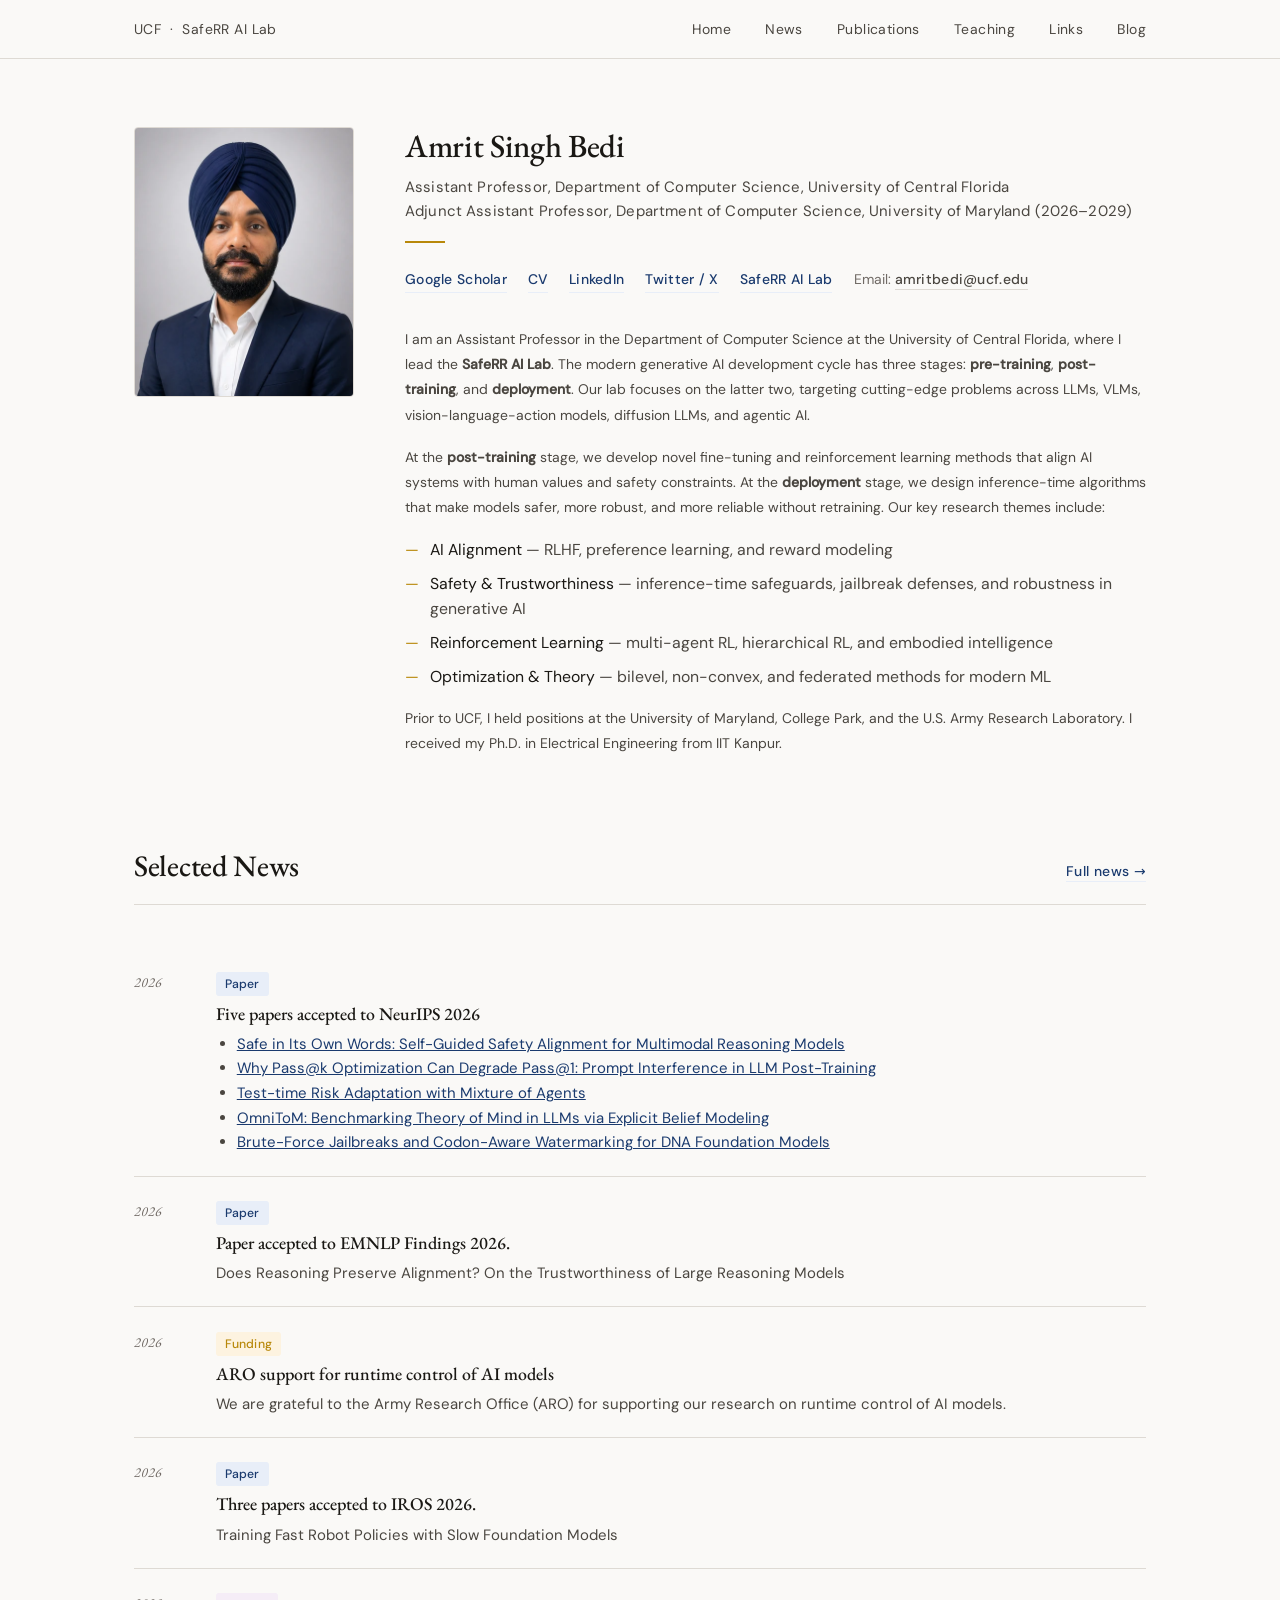
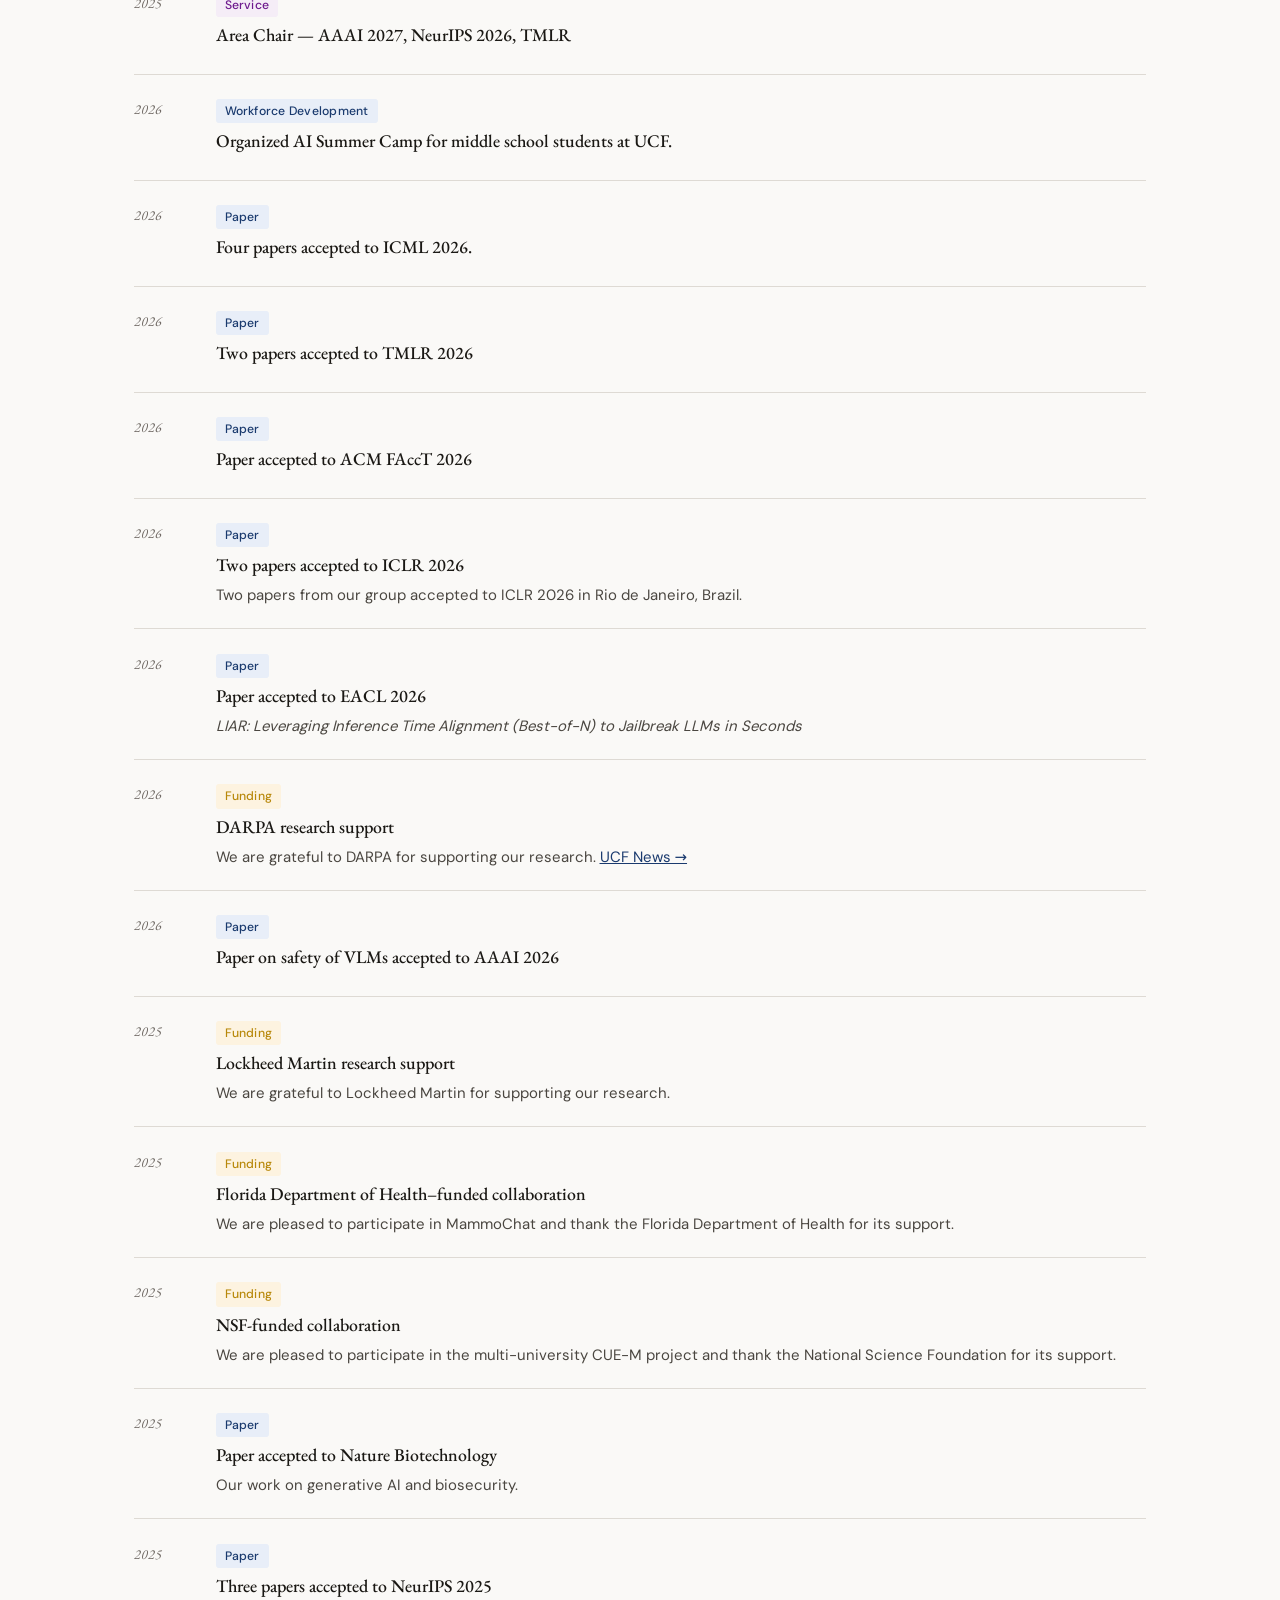
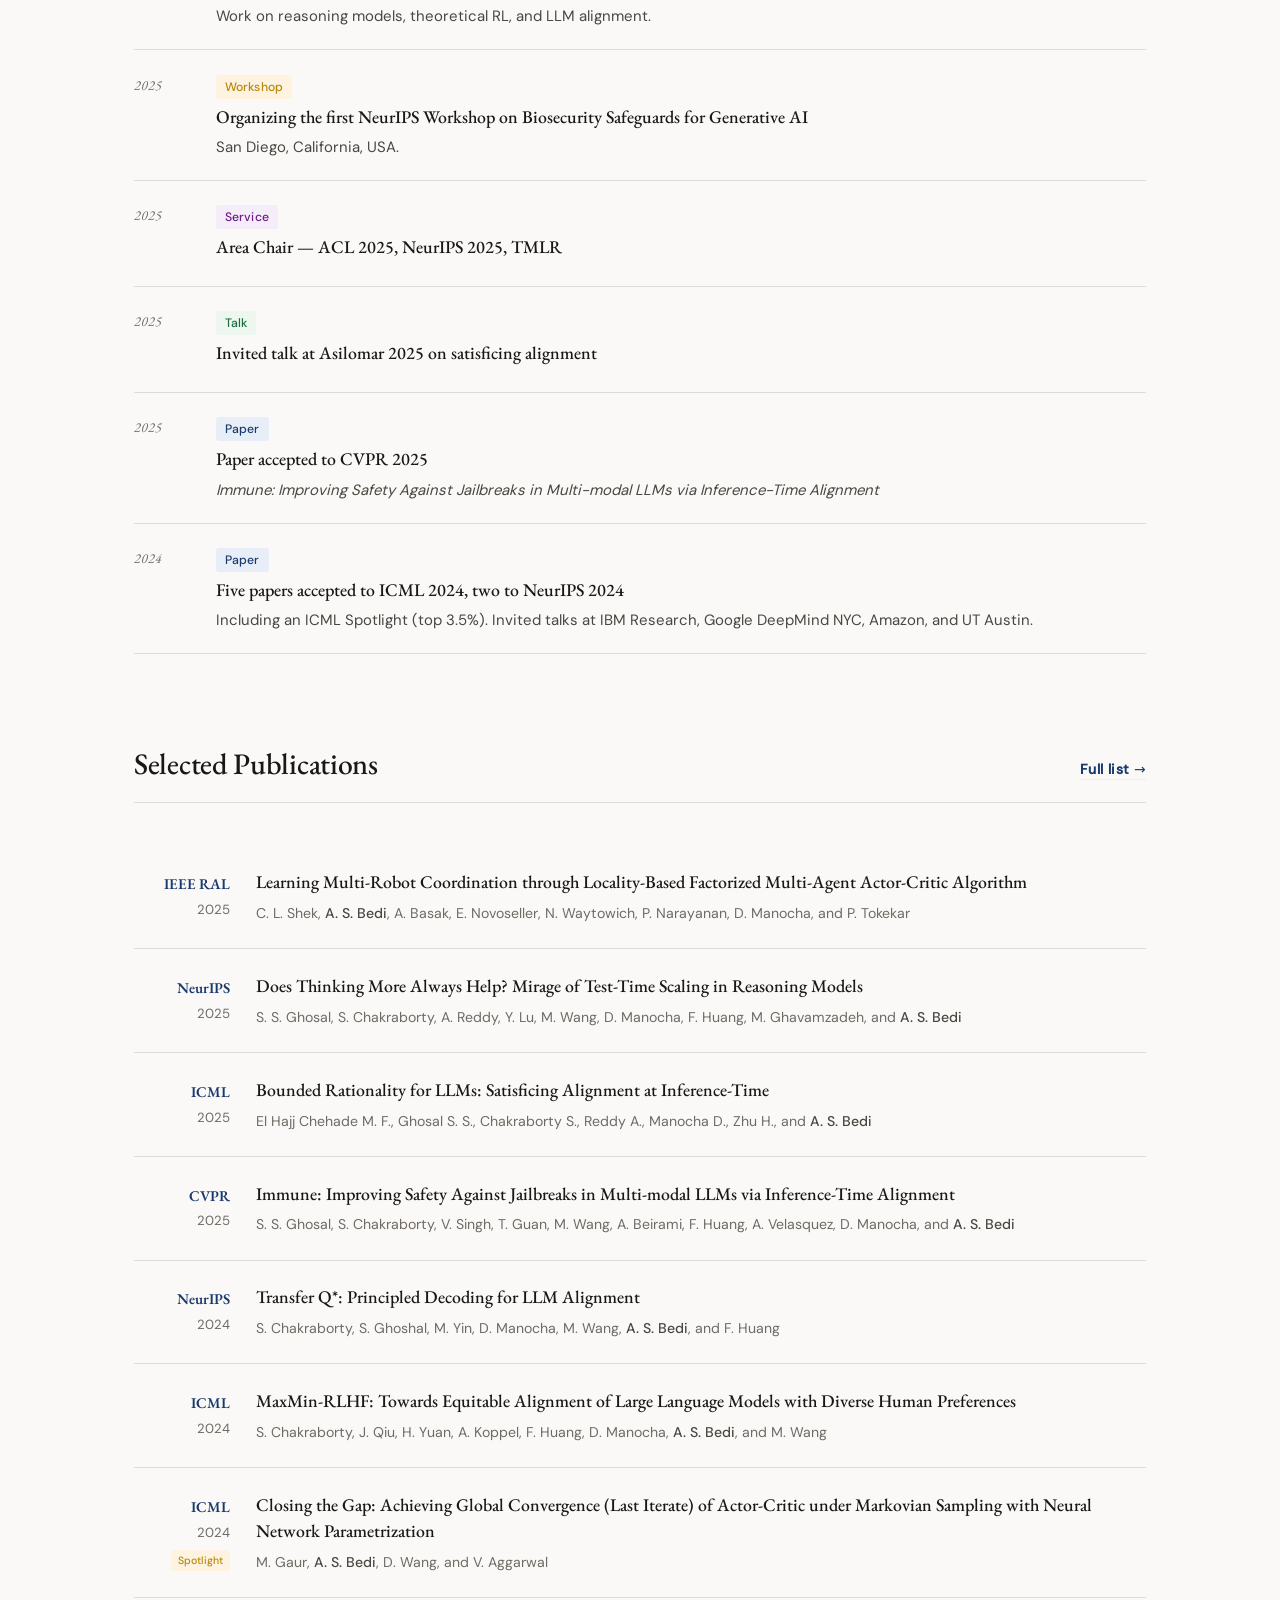
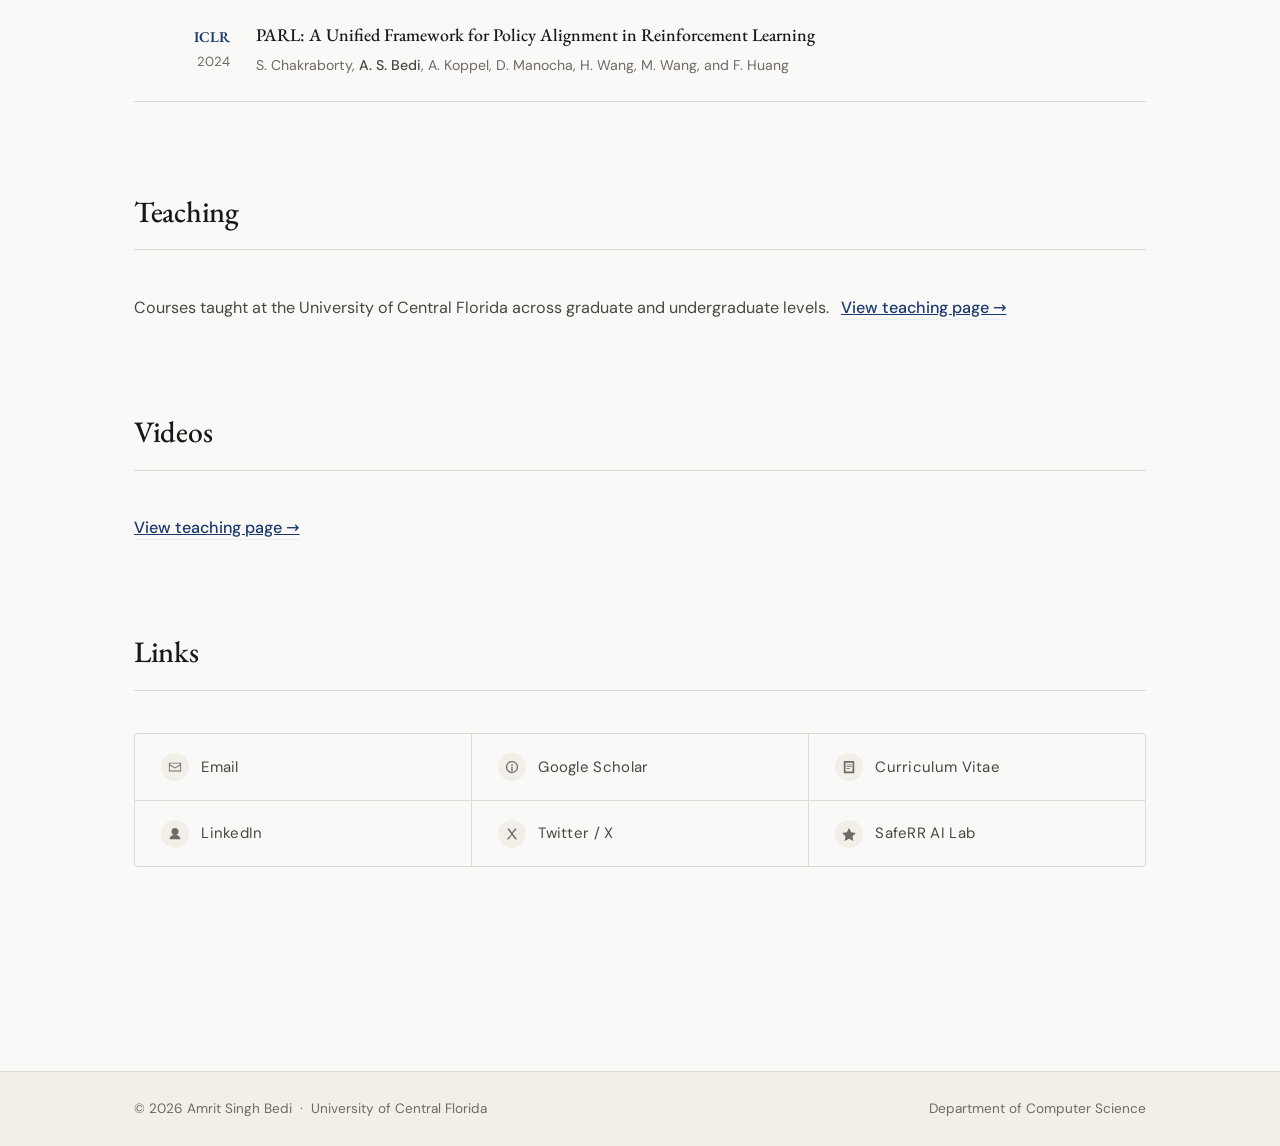
==== commit 62c87d2a: "Announce five NeurIPS 2026 papers in selected news and news archive" ====
--- a/index.html
+++ b/index.html
@@ -105,6 +105,8 @@
     .news-year{font-family:var(--serif);font-size:0.82rem;color:var(--ink-faint);font-style:italic;padding-top:3px}
     .news-content h3{font-family:var(--serif);font-size:1.05rem;font-weight:500;color:var(--ink);margin-bottom:0.3rem;line-height:1.4}
     .news-content p{font-size:0.88rem;color:var(--ink-mid);line-height:1.65}
+    .news-papers{padding-left:1.25rem;font-size:0.88rem;line-height:1.65;color:var(--ink-mid)}
+    .news-papers a{color:var(--blue)}
     .tag{display:inline-block;font-size:0.72rem;font-weight:500;letter-spacing:0.02em;padding:2px 9px;border-radius:3px;margin-right:6px;margin-bottom:6px}
     .tag-conf{background:var(--blue-lt);color:var(--blue)}
     .tag-award,.tag-funding{background:#fdf3e0;color:var(--gold)}
@@ -255,6 +257,20 @@
         <span class="sec-meta"><a href="news.html" style="color:var(--blue);font-weight:500;font-size:0.82rem;text-decoration:none;border-bottom:1px solid var(--blue-lt);padding-bottom:1px;">Full news →</a></span>
       </div>
       <div class="news-list">
+        <div class="news-item" id="neurips-2026">
+          <div class="news-year">2026</div>
+          <div class="news-content">
+            <span class="tag tag-conf">Paper</span>
+            <h3>Five papers accepted to NeurIPS 2026</h3>
+            <ul class="news-papers">
+              <li><a href="https://neurips.cc/virtual/2026/poster/152939">Safe in Its Own Words: Self-Guided Safety Alignment for Multimodal Reasoning Models</a></li>
+              <li><a href="https://neurips.cc/virtual/2026/poster/152425">Why Pass@k Optimization Can Degrade Pass@1: Prompt Interference in LLM Post-Training</a></li>
+              <li><a href="https://neurips.cc/virtual/2026/poster/148449">Test-time Risk Adaptation with Mixture of Agents</a></li>
+              <li><a href="https://neurips.cc/virtual/2026/poster/138921">OmniToM: Benchmarking Theory of Mind in LLMs via Explicit Belief Modeling</a></li>
+              <li><a href="https://neurips.cc/virtual/2026/poster/155344">Brute-Force Jailbreaks and Codon-Aware Watermarking for DNA Foundation Models</a></li>
+            </ul>
+          </div>
+        </div>
                 <div class="news-item"><div class="news-year">2026</div><div class="news-content"><span class="tag tag-conf">Paper</span><h3>Paper accepted to EMNLP Findings 2026.</h3><p>Does Reasoning Preserve Alignment? On the Trustworthiness of Large Reasoning Models</p></div></div>
         <div class="news-item" data-cat="funding"><div class="news-year">2026</div><div class="news-content"><span class="tag tag-funding">Funding</span><h3>ARO support for runtime control of AI models</h3><p>We are grateful to the Army Research Office (ARO) for supporting our research on runtime control of AI models.</p></div></div>
         <div class="news-item"><div class="news-year">2026</div><div class="news-content"><span class="tag tag-conf">Paper</span><h3>Three papers accepted to IROS 2026.</h3><p>Training Fast Robot Policies with Slow Foundation Models</p></div></div>
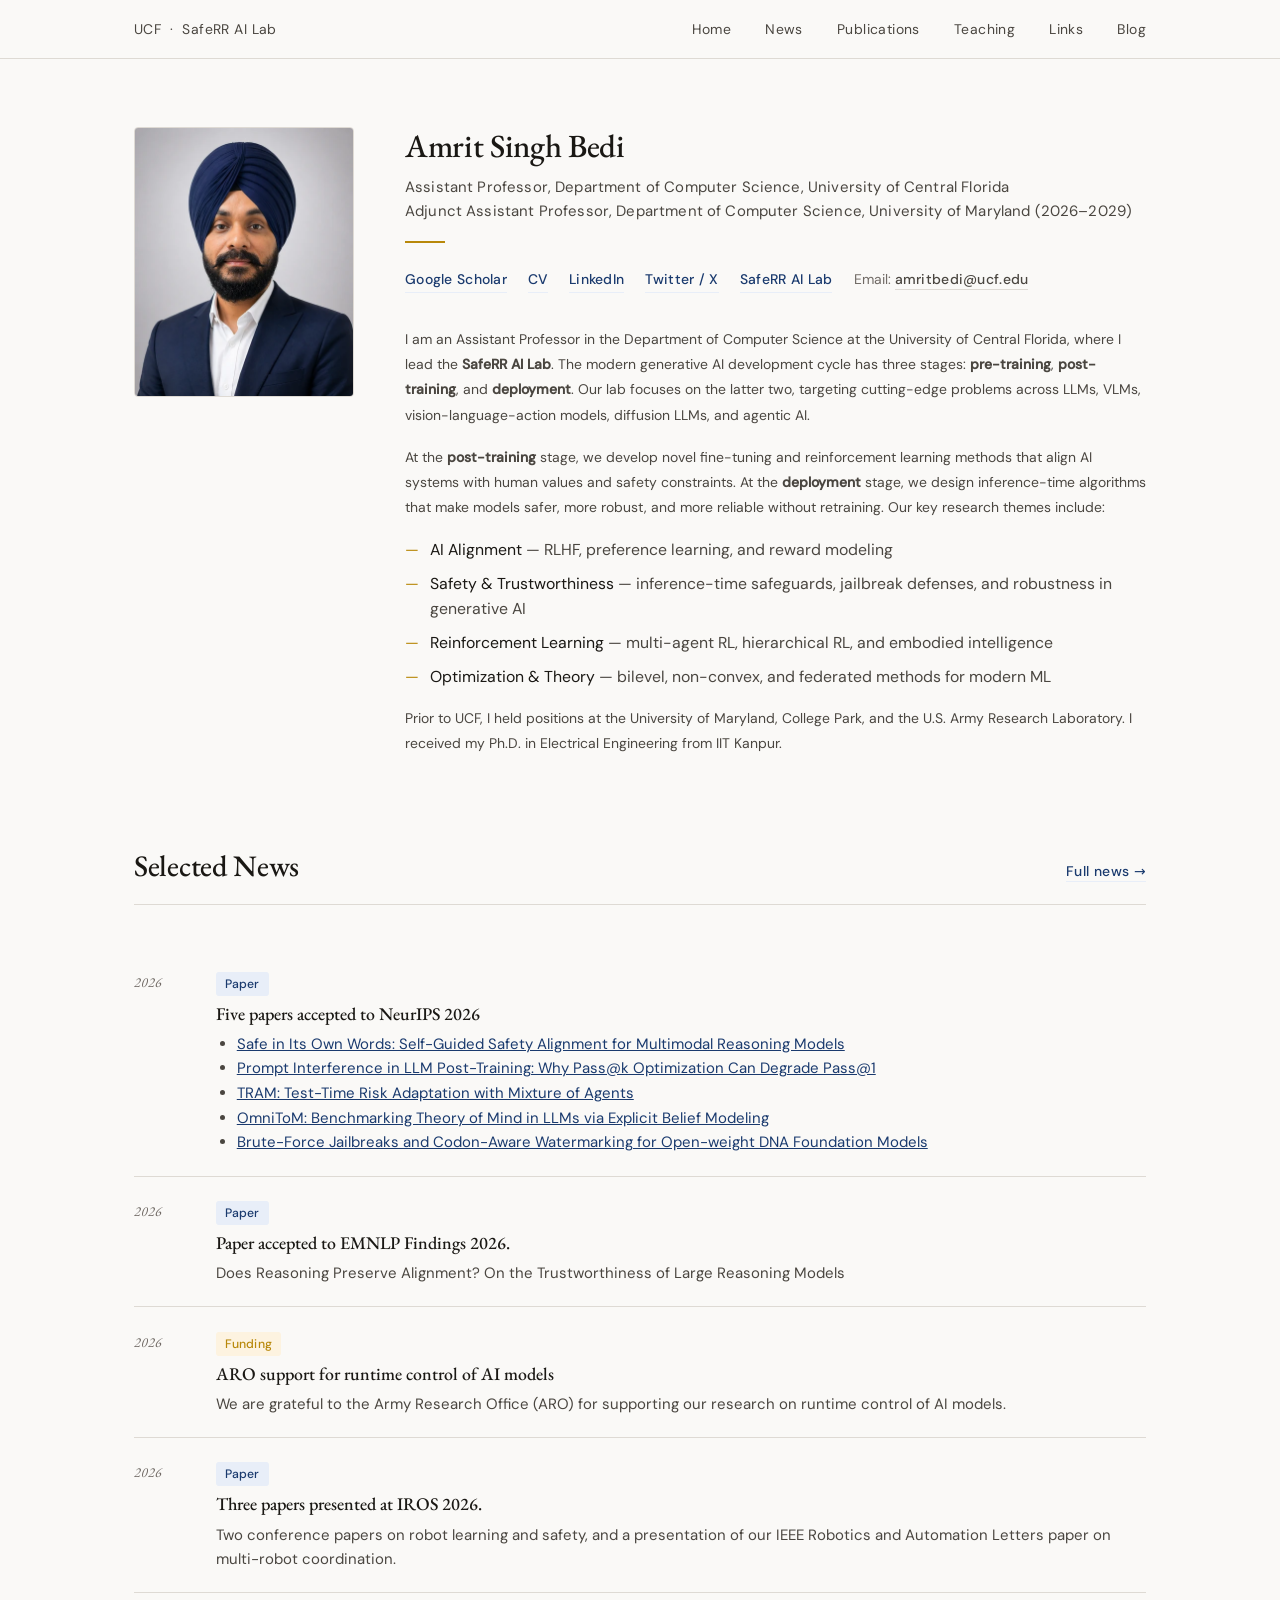
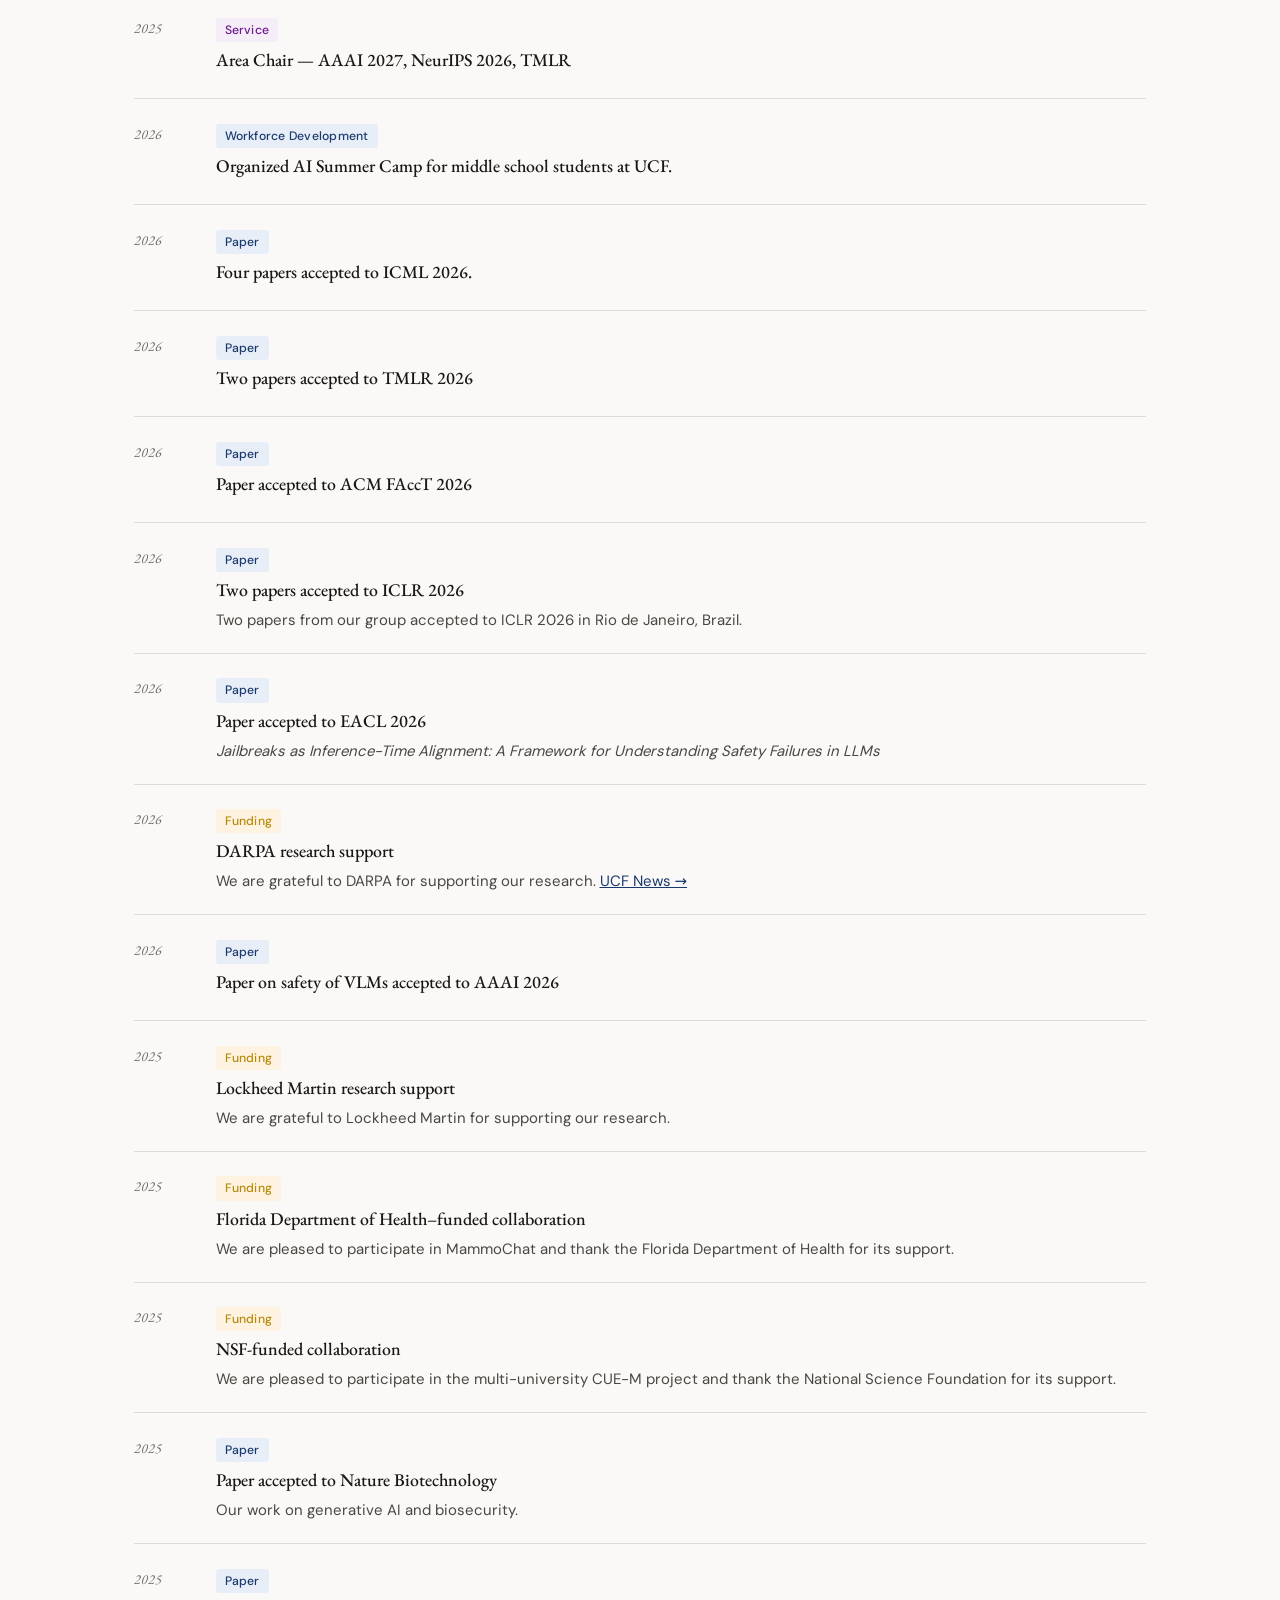
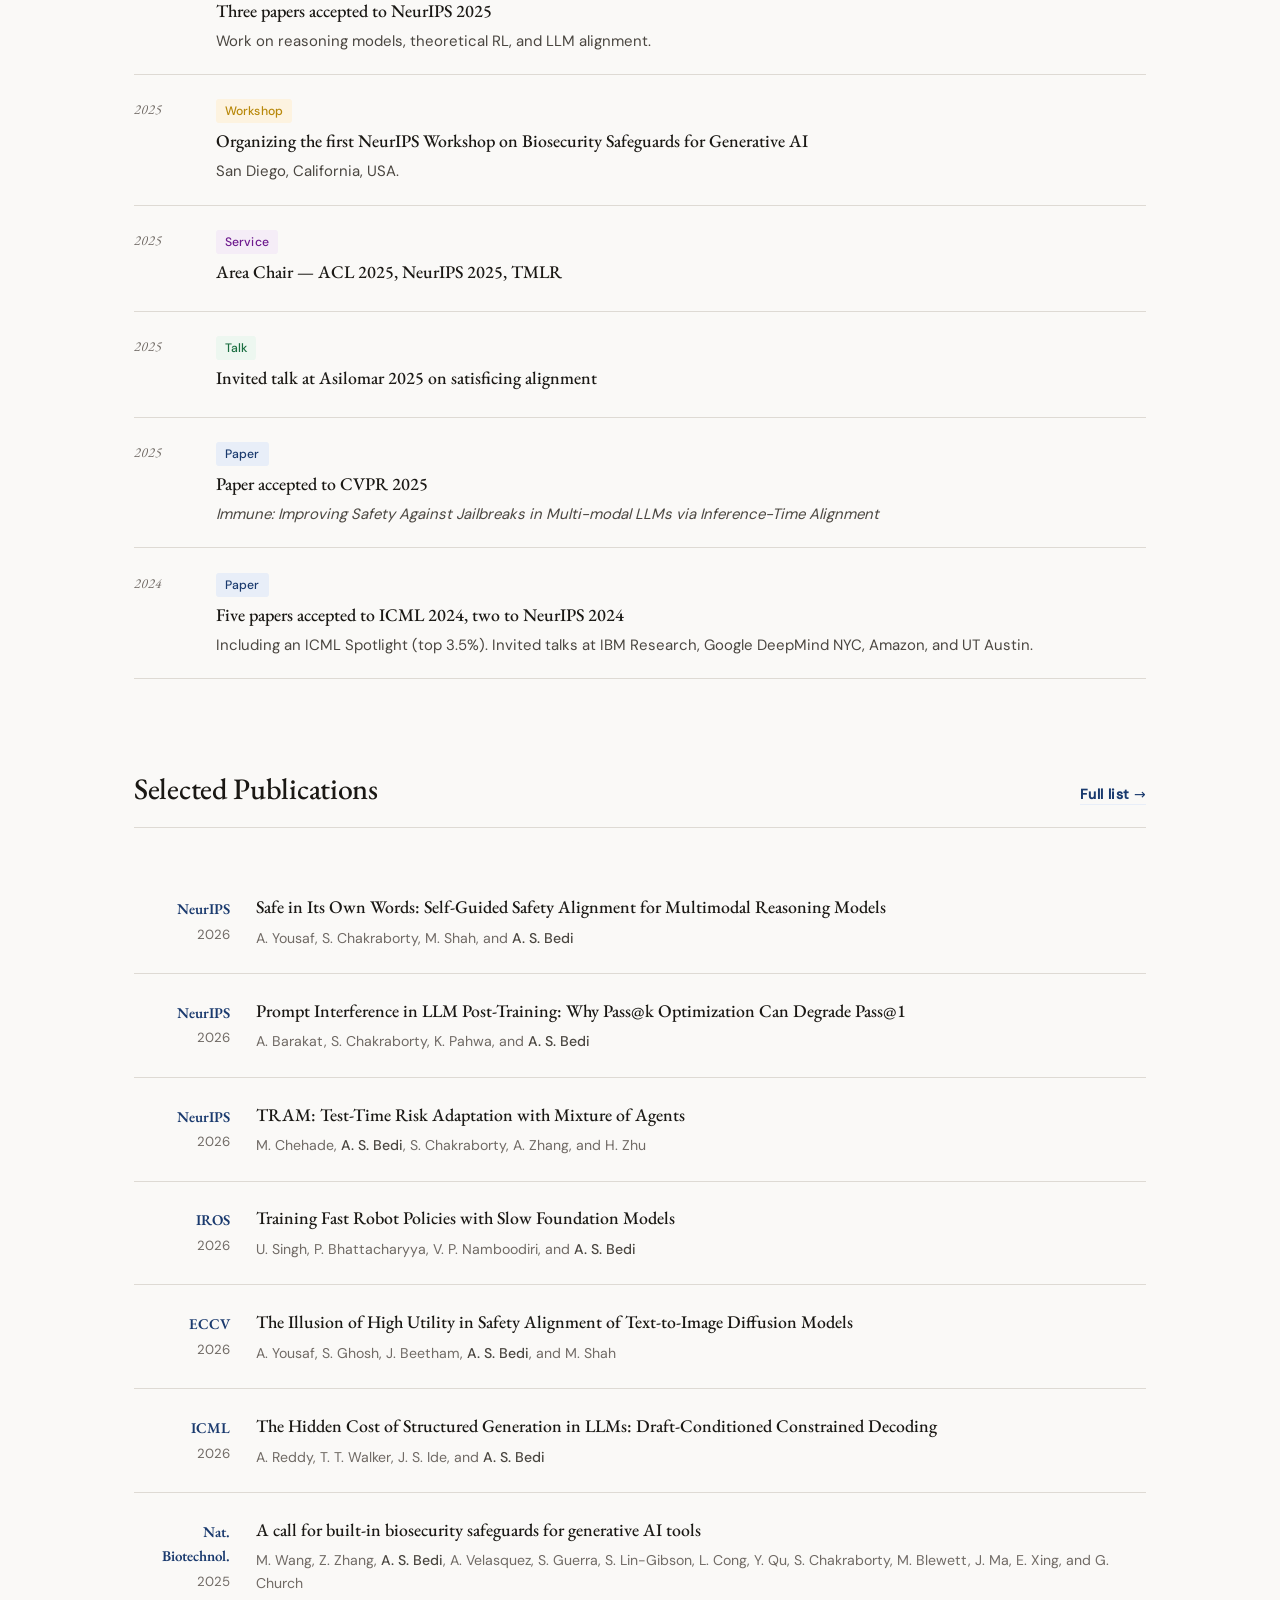
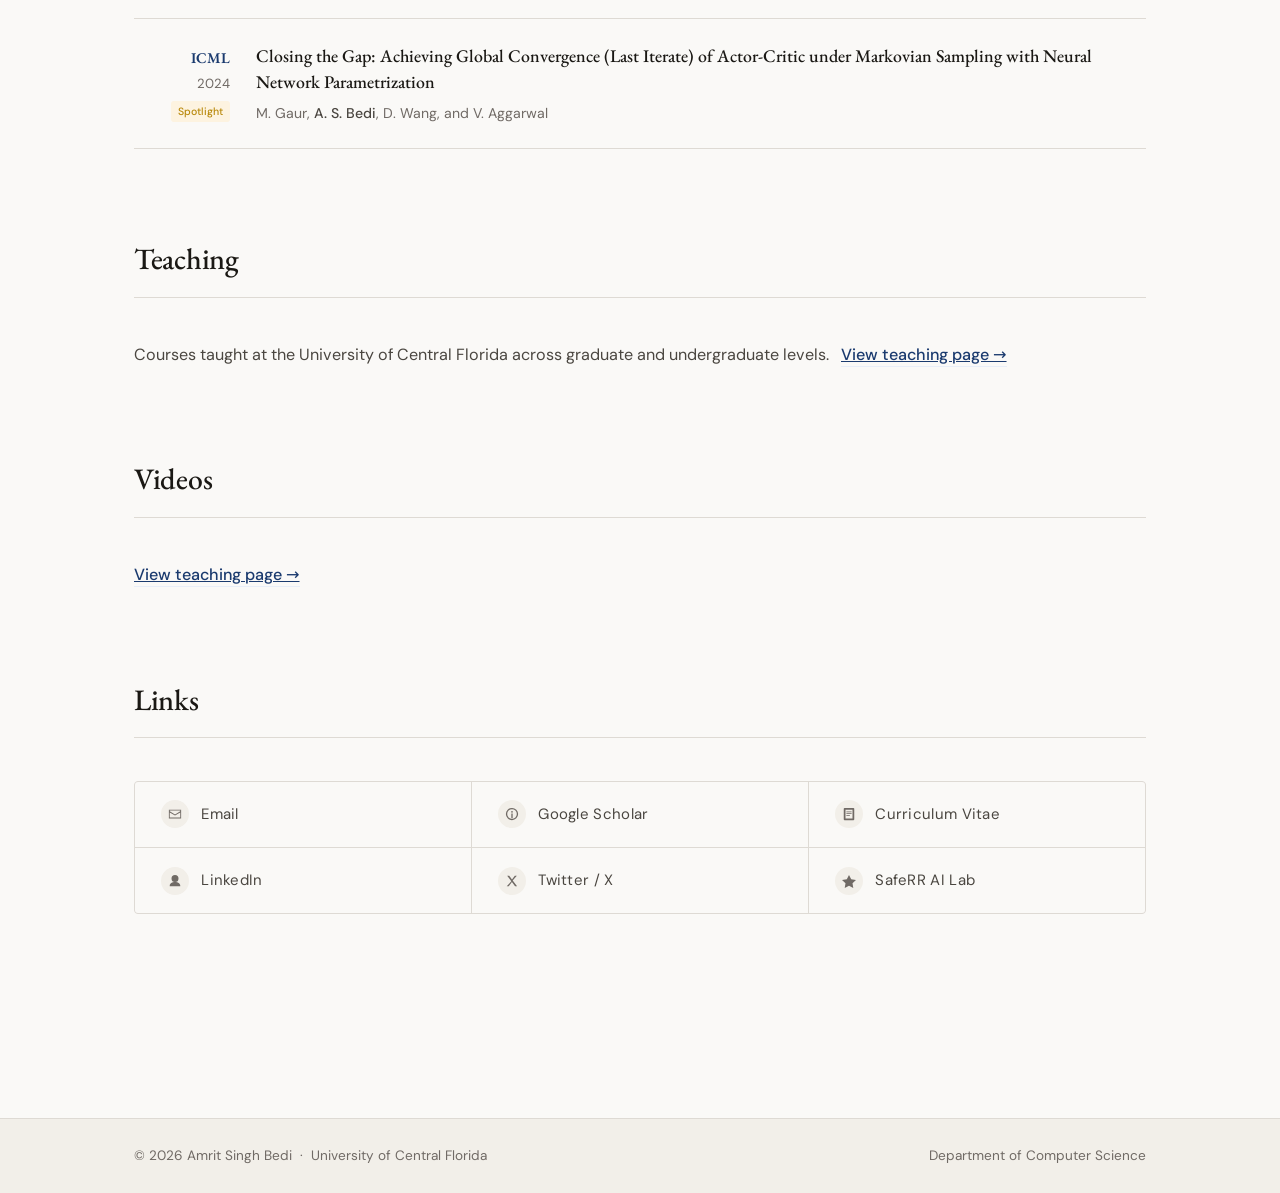
==== commit b29cd7ca: "Refresh selected publications and reconcile the full bibliography with proceedings" ====
--- a/index.html
+++ b/index.html
@@ -118,6 +118,8 @@
     .pub-venue-name{font-family:var(--serif);font-size:0.88rem;font-weight:600;color:var(--blue);display:block}
     .pub-venue-year{font-size:0.78rem;color:var(--ink-faint);display:block;margin-top:2px}
     .pub-badge{display:inline-block;font-size:0.62rem;font-weight:500;padding:2px 7px;border-radius:3px;background:#fdf3e0;color:var(--gold);margin-top:4px}
+    .pub-content h3 a{color:inherit;text-decoration:none}
+    .pub-content h3 a:hover,.pub-content h3 a:focus-visible{color:var(--blue);text-decoration:underline}
     .pub-content h3{font-family:var(--serif);font-size:1.05rem;font-weight:500;color:var(--ink);line-height:1.45;margin-bottom:0.4rem}
     .pub-authors{font-size:0.83rem;color:var(--ink-faint);line-height:1.6}
     .pub-authors strong{color:var(--ink-mid);font-weight:500}
@@ -131,7 +133,7 @@
     footer{border-top:1px solid var(--rule);background:var(--cream);margin-top:6rem}
     .footer-inner{max-width:var(--max);margin:0 auto;padding:1.5rem 2rem;display:flex;align-items:center;justify-content:space-between}
     .footer-inner p{font-size:0.8rem;color:var(--ink-faint)}
-    @media(max-width:700px){#home{grid-template-columns:1fr}.profile-photo,.profile-photo-placeholder{width:160px;height:200px}.profile-text h1{font-size:2rem}nav{display:none}#menuBtn{display:block}.links-grid{grid-template-columns:repeat(2,1fr)}.pub-item{grid-template-columns:72px 1fr;gap:1rem}.news-item{grid-template-columns:44px 1fr;gap:1rem}.sec-meta{display:none}}
+    @media(max-width:700px){#home{grid-template-columns:1fr}.profile-photo,.profile-photo-placeholder{width:160px;height:200px}.profile-text h1{font-size:2rem}nav{display:none}#menuBtn{display:block}.links-grid{grid-template-columns:repeat(2,1fr)}.pub-item{grid-template-columns:72px 1fr;gap:1rem}.news-item{grid-template-columns:44px 1fr;gap:1rem}.sec-meta{display:none}#publications .sec-meta{display:block;white-space:nowrap}#publications .sec-head{flex-wrap:wrap;gap:.5rem 1rem}}
   </style>
   <script type="application/ld+json">
 {
@@ -264,16 +266,16 @@
             <h3>Five papers accepted to NeurIPS 2026</h3>
             <ul class="news-papers">
               <li><a href="https://neurips.cc/virtual/2026/poster/152939">Safe in Its Own Words: Self-Guided Safety Alignment for Multimodal Reasoning Models</a></li>
-              <li><a href="https://neurips.cc/virtual/2026/poster/152425">Why Pass@k Optimization Can Degrade Pass@1: Prompt Interference in LLM Post-Training</a></li>
-              <li><a href="https://neurips.cc/virtual/2026/poster/148449">Test-time Risk Adaptation with Mixture of Agents</a></li>
+              <li><a href="https://neurips.cc/virtual/2026/poster/152425">Prompt Interference in LLM Post-Training: Why Pass@k Optimization Can Degrade Pass@1</a></li>
+              <li><a href="https://neurips.cc/virtual/2026/poster/148449">TRAM: Test-Time Risk Adaptation with Mixture of Agents</a></li>
               <li><a href="https://neurips.cc/virtual/2026/poster/138921">OmniToM: Benchmarking Theory of Mind in LLMs via Explicit Belief Modeling</a></li>
-              <li><a href="https://neurips.cc/virtual/2026/poster/155344">Brute-Force Jailbreaks and Codon-Aware Watermarking for DNA Foundation Models</a></li>
+              <li><a href="https://neurips.cc/virtual/2026/poster/155344">Brute-Force Jailbreaks and Codon-Aware Watermarking for Open-weight DNA Foundation Models</a></li>
             </ul>
           </div>
         </div>
                 <div class="news-item"><div class="news-year">2026</div><div class="news-content"><span class="tag tag-conf">Paper</span><h3>Paper accepted to EMNLP Findings 2026.</h3><p>Does Reasoning Preserve Alignment? On the Trustworthiness of Large Reasoning Models</p></div></div>
         <div class="news-item" data-cat="funding"><div class="news-year">2026</div><div class="news-content"><span class="tag tag-funding">Funding</span><h3>ARO support for runtime control of AI models</h3><p>We are grateful to the Army Research Office (ARO) for supporting our research on runtime control of AI models.</p></div></div>
-        <div class="news-item"><div class="news-year">2026</div><div class="news-content"><span class="tag tag-conf">Paper</span><h3>Three papers accepted to IROS 2026.</h3><p>Training Fast Robot Policies with Slow Foundation Models</p></div></div>
+        <div class="news-item"><div class="news-year">2026</div><div class="news-content"><span class="tag tag-conf">Paper</span><h3>Three papers presented at IROS 2026.</h3><p>Two conference papers on robot learning and safety, and a presentation of our IEEE Robotics and Automation Letters paper on multi-robot coordination.</p></div></div>
         <div class="news-item"><div class="news-year">2025</div><div class="news-content"><span class="tag tag-service">Service</span><h3>Area Chair — AAAI 2027, NeurIPS 2026, TMLR</h3></div></div>
 <div class="news-item">
   <div class="news-year">2026</div>
@@ -289,7 +291,7 @@
         <div class="news-item"><div class="news-year">2026</div><div class="news-content"><span class="tag tag-conf">Paper</span><h3>Two papers accepted to TMLR 2026</h3></div></div>
         <div class="news-item"><div class="news-year">2026</div><div class="news-content"><span class="tag tag-conf">Paper</span><h3>Paper accepted to ACM FAccT 2026</h3></div></div>
         <div class="news-item"><div class="news-year">2026</div><div class="news-content"><span class="tag tag-conf">Paper</span><h3>Two papers accepted to ICLR 2026</h3><p>Two papers from our group accepted to ICLR 2026 in Rio de Janeiro, Brazil.</p></div></div>
-        <div class="news-item"><div class="news-year">2026</div><div class="news-content"><span class="tag tag-conf">Paper</span><h3>Paper accepted to EACL 2026</h3><p><em>LIAR: Leveraging Inference Time Alignment (Best-of-N) to Jailbreak LLMs in Seconds</em></p></div></div>
+        <div class="news-item"><div class="news-year">2026</div><div class="news-content"><span class="tag tag-conf">Paper</span><h3>Paper accepted to EACL 2026</h3><p><em>Jailbreaks as Inference-Time Alignment: A Framework for Understanding Safety Failures in LLMs</em></p></div></div>
                <div class="news-item" data-cat="funding"><div class="news-year">2026</div><div class="news-content"><span class="tag tag-funding">Funding</span><h3>DARPA research support</h3><p>We are grateful to DARPA for supporting our research. <a href="https://www.cecs.ucf.edu/ucf-researcher-aims-to-make-ai-safer-more-reliable/" target="_blank" rel="noopener noreferrer" style="color:var(--blue);text-decoration:underline;">UCF News →</a></p></div></div>
 <div class="news-item"><div class="news-year">2026</div><div class="news-content"><span class="tag tag-conf">Paper</span><h3>Paper on safety of VLMs accepted to AAAI 2026</h3></div></div>
         <div class="news-item" data-cat="funding"><div class="news-year">2025</div><div class="news-content"><span class="tag tag-funding">Funding</span><h3>Lockheed Martin research support</h3><p>We are grateful to Lockheed Martin for supporting our research.</p></div></div>
@@ -312,14 +314,14 @@
         <span class="sec-meta"><a href="publications.html" style="color:var(--blue);font-weight:500;font-size:0.82rem;text-decoration:none;border-bottom:1px solid var(--blue-lt);padding-bottom:1px;"><strong>Full list</strong> →</a></span>
       </div>
       <div class="pub-grid">
-        <div class="pub-item"><div class="pub-venue"><span class="pub-venue-name">IEEE RAL</span><span class="pub-venue-year">2025</span></div><div class="pub-content"><h3>Learning Multi-Robot Coordination through Locality-Based Factorized Multi-Agent Actor-Critic Algorithm</h3><p class="pub-authors">C. L. Shek, <strong>A. S. Bedi</strong>, A. Basak, E. Novoseller, N. Waytowich, P. Narayanan, D. Manocha, and P. Tokekar</p></div></div>
-        <div class="pub-item"><div class="pub-venue"><span class="pub-venue-name">NeurIPS</span><span class="pub-venue-year">2025</span></div><div class="pub-content"><h3>Does Thinking More Always Help? Mirage of Test-Time Scaling in Reasoning Models</h3><p class="pub-authors">S. S. Ghosal, S. Chakraborty, A. Reddy, Y. Lu, M. Wang, D. Manocha, F. Huang, M. Ghavamzadeh, and <strong>A. S. Bedi</strong></p></div></div>
-        <div class="pub-item"><div class="pub-venue"><span class="pub-venue-name">ICML</span><span class="pub-venue-year">2025</span></div><div class="pub-content"><h3>Bounded Rationality for LLMs: Satisficing Alignment at Inference-Time</h3><p class="pub-authors">El Hajj Chehade M. F., Ghosal S. S., Chakraborty S., Reddy A., Manocha D., Zhu H., and <strong>A. S. Bedi</strong></p></div></div>
-        <div class="pub-item"><div class="pub-venue"><span class="pub-venue-name">CVPR</span><span class="pub-venue-year">2025</span></div><div class="pub-content"><h3>Immune: Improving Safety Against Jailbreaks in Multi-modal LLMs via Inference-Time Alignment</h3><p class="pub-authors">S. S. Ghosal, S. Chakraborty, V. Singh, T. Guan, M. Wang, A. Beirami, F. Huang, A. Velasquez, D. Manocha, and <strong>A. S. Bedi</strong></p></div></div>
-        <div class="pub-item"><div class="pub-venue"><span class="pub-venue-name">NeurIPS</span><span class="pub-venue-year">2024</span></div><div class="pub-content"><h3>Transfer Q*: Principled Decoding for LLM Alignment</h3><p class="pub-authors">S. Chakraborty, S. Ghoshal, M. Yin, D. Manocha, M. Wang, <strong>A. S. Bedi</strong>, and F. Huang</p></div></div>
-        <div class="pub-item"><div class="pub-venue"><span class="pub-venue-name">ICML</span><span class="pub-venue-year">2024</span></div><div class="pub-content"><h3>MaxMin-RLHF: Towards Equitable Alignment of Large Language Models with Diverse Human Preferences</h3><p class="pub-authors">S. Chakraborty, J. Qiu, H. Yuan, A. Koppel, F. Huang, D. Manocha, <strong>A. S. Bedi</strong>, and M. Wang</p></div></div>
-        <div class="pub-item"><div class="pub-venue"><span class="pub-venue-name">ICML</span><span class="pub-venue-year">2024</span><span class="pub-badge">Spotlight</span></div><div class="pub-content"><h3>Closing the Gap: Achieving Global Convergence (Last Iterate) of Actor-Critic under Markovian Sampling with Neural Network Parametrization</h3><p class="pub-authors">M. Gaur, <strong>A. S. Bedi</strong>, D. Wang, and V. Aggarwal</p></div></div>
-        <div class="pub-item"><div class="pub-venue"><span class="pub-venue-name">ICLR</span><span class="pub-venue-year">2024</span></div><div class="pub-content"><h3>PARL: A Unified Framework for Policy Alignment in Reinforcement Learning</h3><p class="pub-authors">S. Chakraborty, <strong>A. S. Bedi</strong>, A. Koppel, D. Manocha, H. Wang, M. Wang, and F. Huang</p></div></div>
+        <div class="pub-item"><div class="pub-venue"><span class="pub-venue-name">NeurIPS</span><span class="pub-venue-year">2026</span></div><div class="pub-content"><h3><a href="https://openreview.net/forum?id=PFyto9A2fG">Safe in Its Own Words: Self-Guided Safety Alignment for Multimodal Reasoning Models</a></h3><p class="pub-authors">A. Yousaf, S. Chakraborty, M. Shah, and <strong>A. S. Bedi</strong></p></div></div>
+        <div class="pub-item"><div class="pub-venue"><span class="pub-venue-name">NeurIPS</span><span class="pub-venue-year">2026</span></div><div class="pub-content"><h3><a href="https://openreview.net/forum?id=TCynOWswES">Prompt Interference in LLM Post-Training: Why Pass@k Optimization Can Degrade Pass@1</a></h3><p class="pub-authors">A. Barakat, S. Chakraborty, K. Pahwa, and <strong>A. S. Bedi</strong></p></div></div>
+        <div class="pub-item"><div class="pub-venue"><span class="pub-venue-name">NeurIPS</span><span class="pub-venue-year">2026</span></div><div class="pub-content"><h3><a href="https://openreview.net/forum?id=xjpWCBDACk">TRAM: Test-Time Risk Adaptation with Mixture of Agents</a></h3><p class="pub-authors">M. Chehade, <strong>A. S. Bedi</strong>, S. Chakraborty, A. Zhang, and H. Zhu</p></div></div>
+        <div class="pub-item"><div class="pub-venue"><span class="pub-venue-name">IROS</span><span class="pub-venue-year">2026</span></div><div class="pub-content"><h3><a href="https://arxiv.org/abs/2406.05881">Training Fast Robot Policies with Slow Foundation Models</a></h3><p class="pub-authors">U. Singh, P. Bhattacharyya, V. P. Namboodiri, and <strong>A. S. Bedi</strong></p></div></div>
+        <div class="pub-item"><div class="pub-venue"><span class="pub-venue-name">ECCV</span><span class="pub-venue-year">2026</span></div><div class="pub-content"><h3><a href="https://link.springer.com/chapter/10.1007/978-3-032-37624-4_17">The Illusion of High Utility in Safety Alignment of Text-to-Image Diffusion Models</a></h3><p class="pub-authors">A. Yousaf, S. Ghosh, J. Beetham, <strong>A. S. Bedi</strong>, and M. Shah</p></div></div>
+        <div class="pub-item"><div class="pub-venue"><span class="pub-venue-name">ICML</span><span class="pub-venue-year">2026</span></div><div class="pub-content"><h3><a href="https://proceedings.mlr.press/v306/reddy26a.html">The Hidden Cost of Structured Generation in LLMs: Draft-Conditioned Constrained Decoding</a></h3><p class="pub-authors">A. Reddy, T. T. Walker, J. S. Ide, and <strong>A. S. Bedi</strong></p></div></div>
+        <div class="pub-item"><div class="pub-venue"><span class="pub-venue-name">Nat. Biotechnol.</span><span class="pub-venue-year">2025</span></div><div class="pub-content"><h3><a href="https://www.nature.com/articles/s41587-025-02650-8">A call for built-in biosecurity safeguards for generative AI tools</a></h3><p class="pub-authors">M. Wang, Z. Zhang, <strong>A. S. Bedi</strong>, A. Velasquez, S. Guerra, S. Lin-Gibson, L. Cong, Y. Qu, S. Chakraborty, M. Blewett, J. Ma, E. Xing, and G. Church</p></div></div>
+        <div class="pub-item"><div class="pub-venue"><span class="pub-venue-name">ICML</span><span class="pub-venue-year">2024</span><span class="pub-badge">Spotlight</span></div><div class="pub-content"><h3><a href="https://proceedings.mlr.press/v235/gaur24a.html">Closing the Gap: Achieving Global Convergence (Last Iterate) of Actor-Critic under Markovian Sampling with Neural Network Parametrization</a></h3><p class="pub-authors">M. Gaur, <strong>A. S. Bedi</strong>, D. Wang, and V. Aggarwal</p></div></div>
       </div>
     </section>
 
